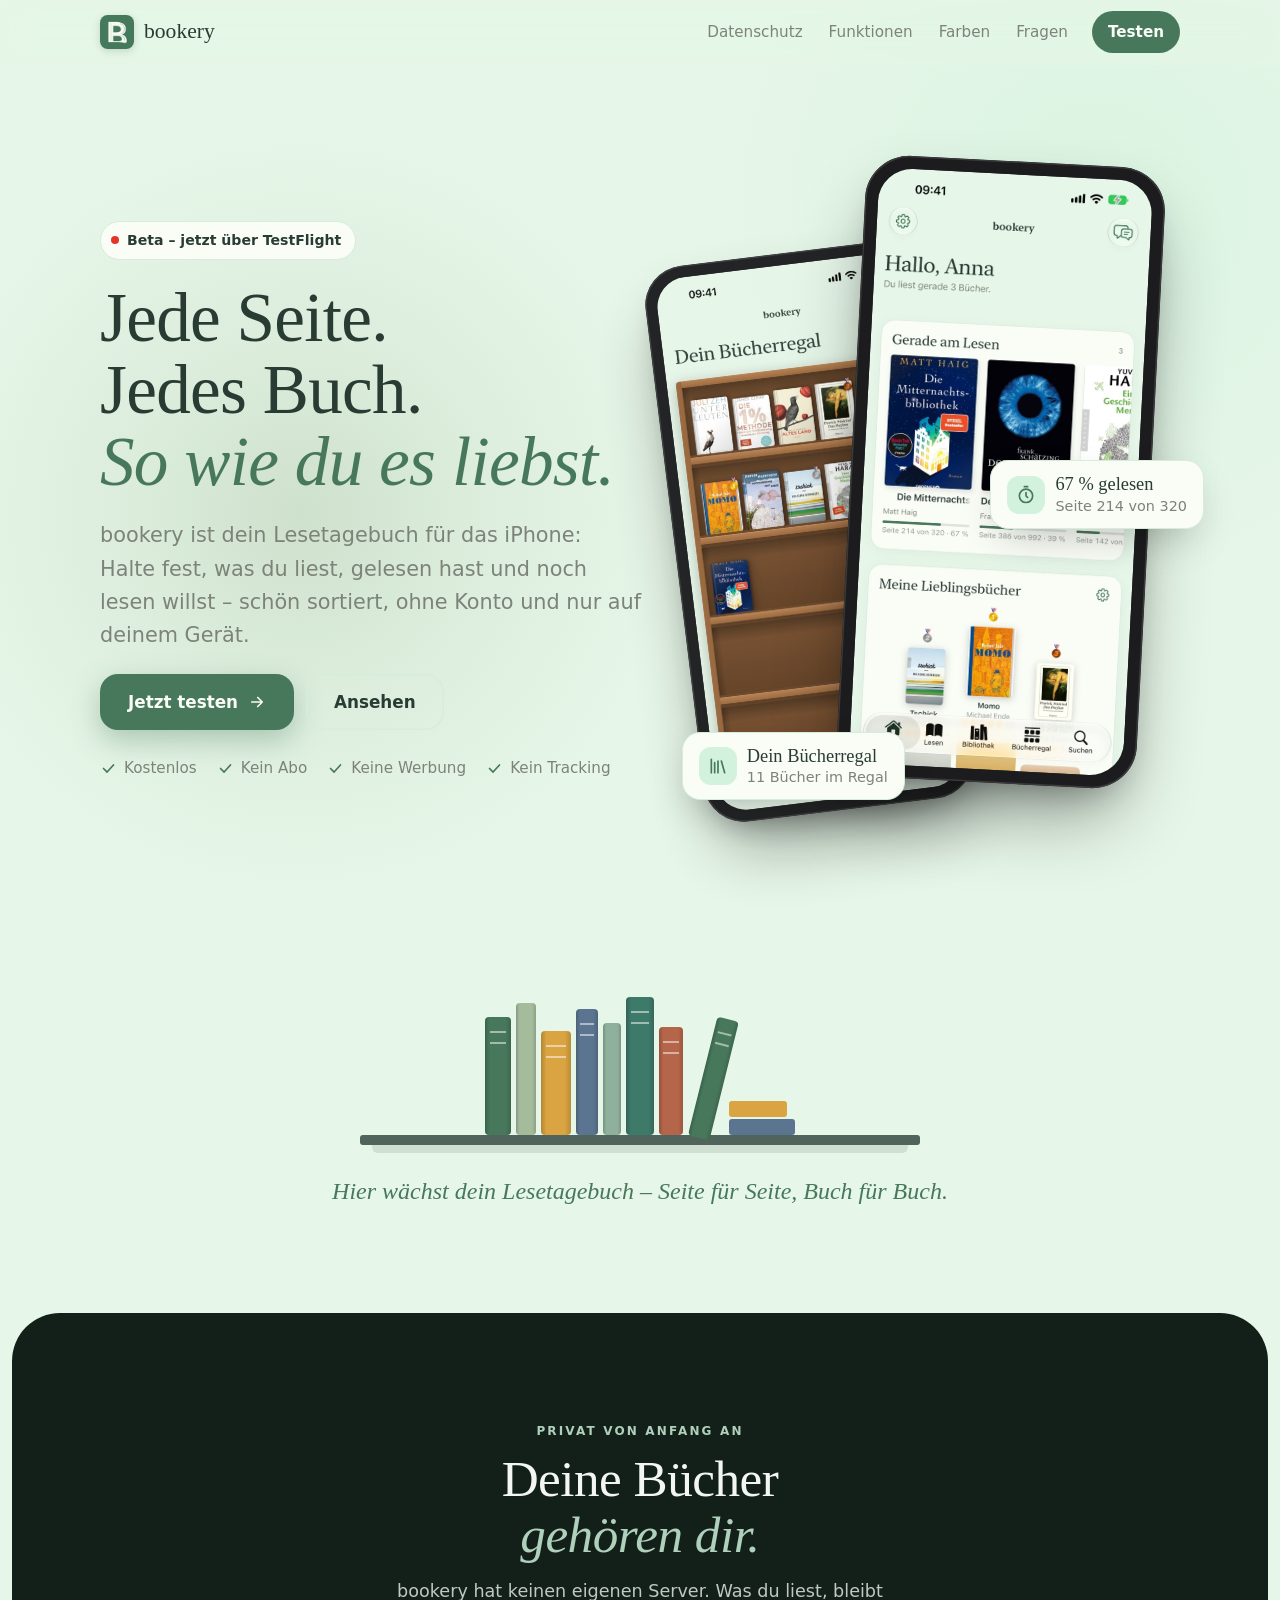
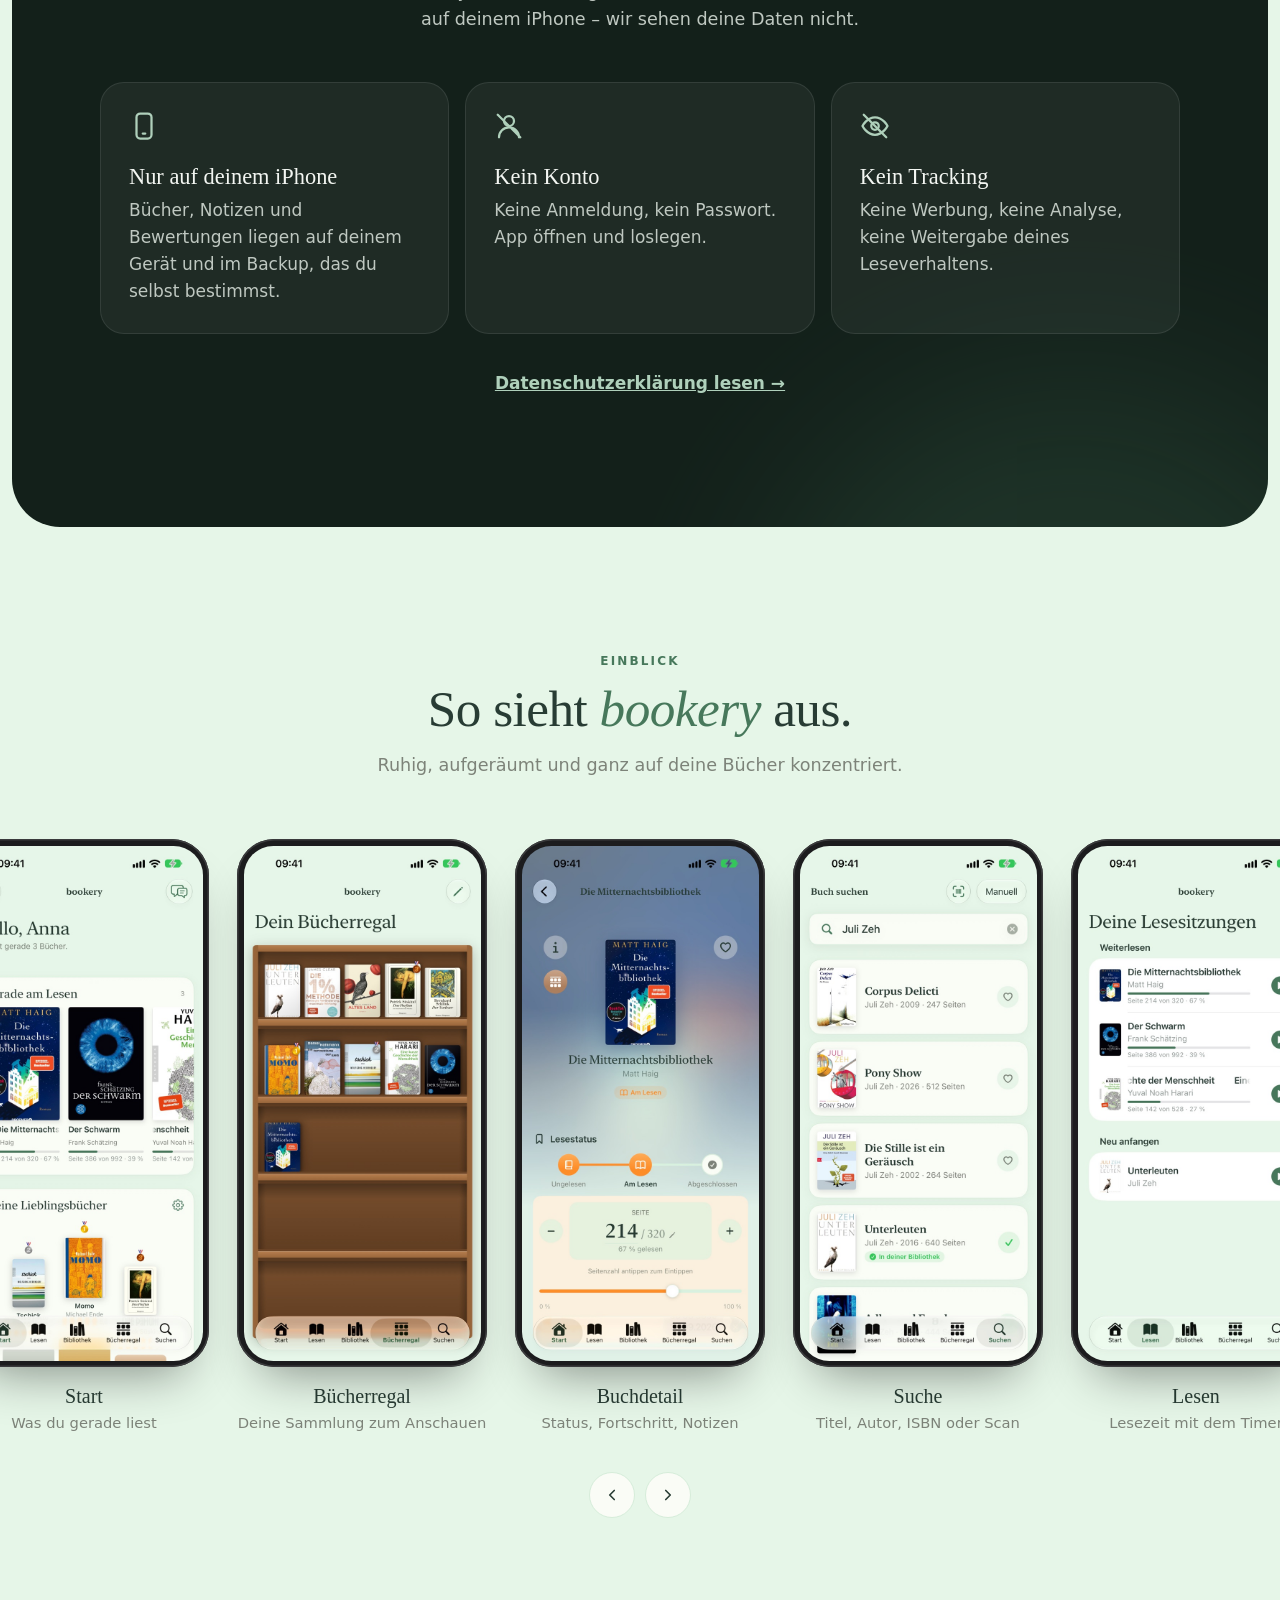
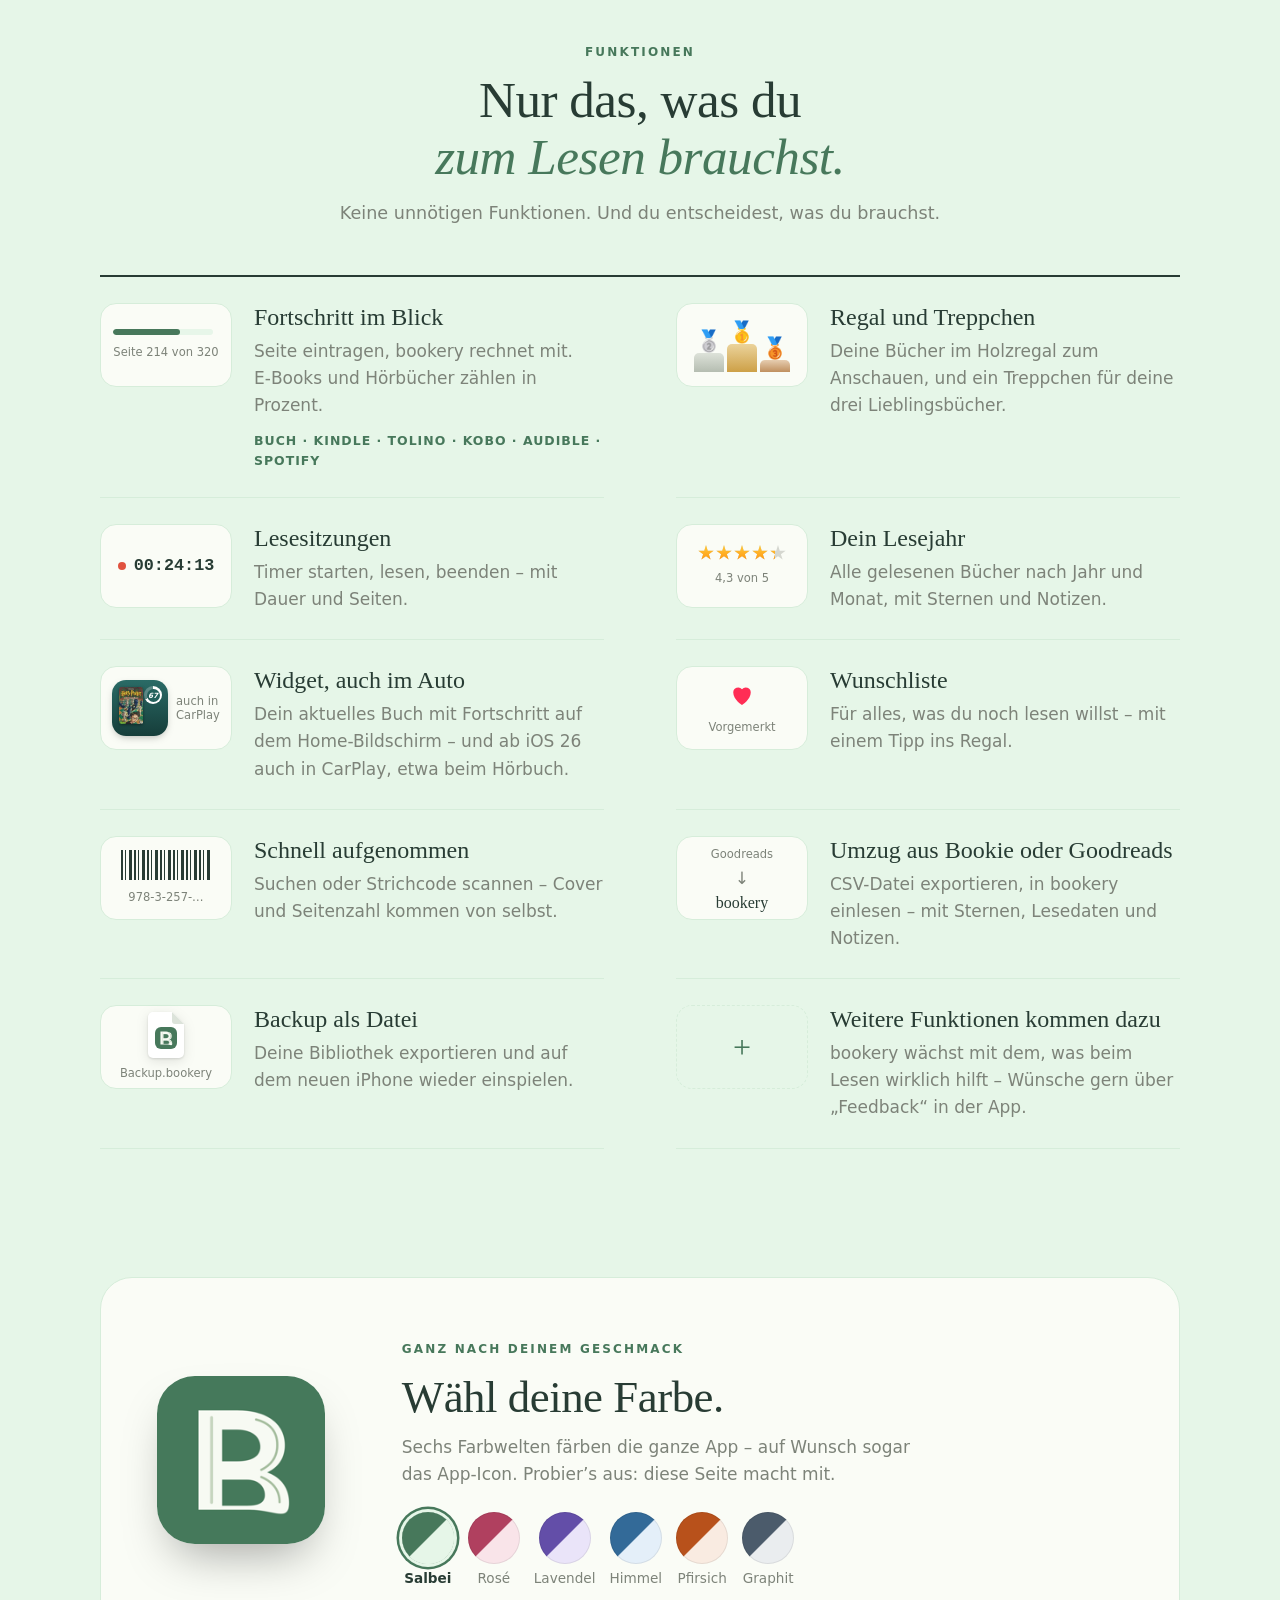
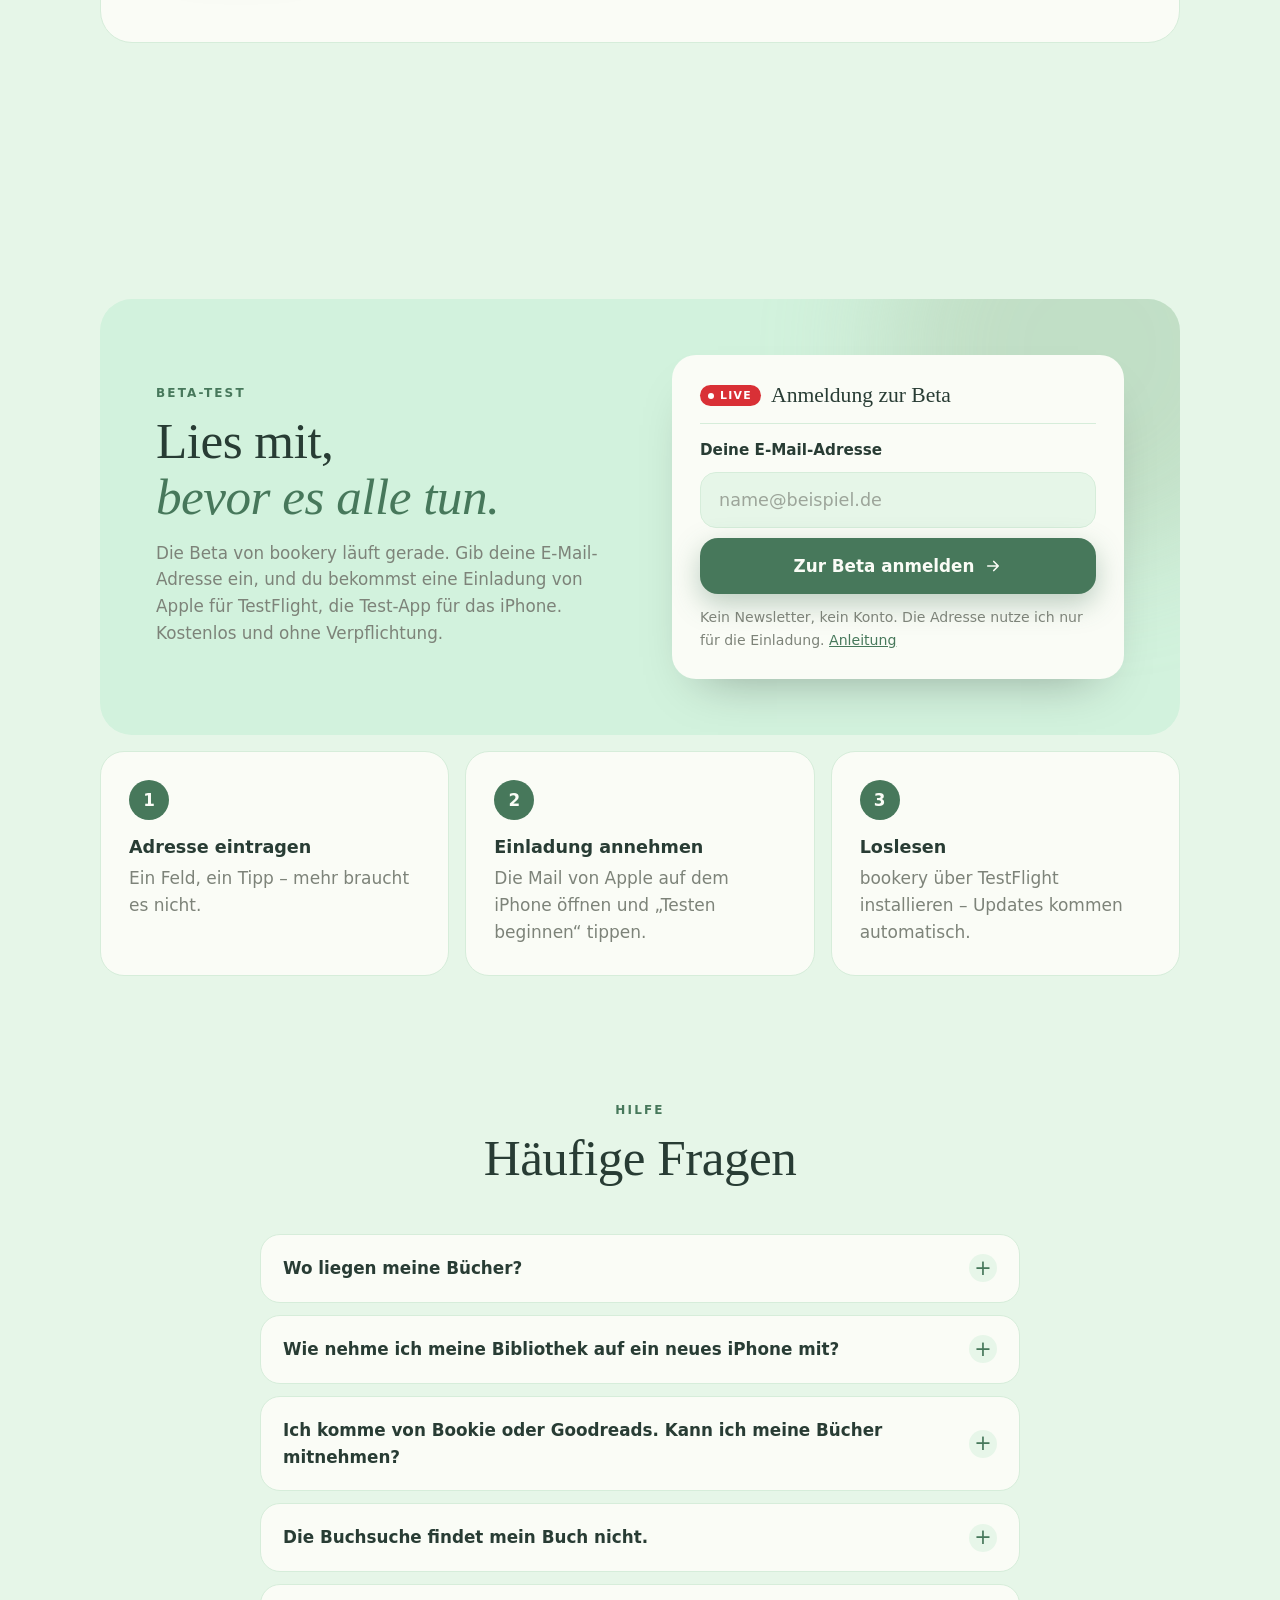
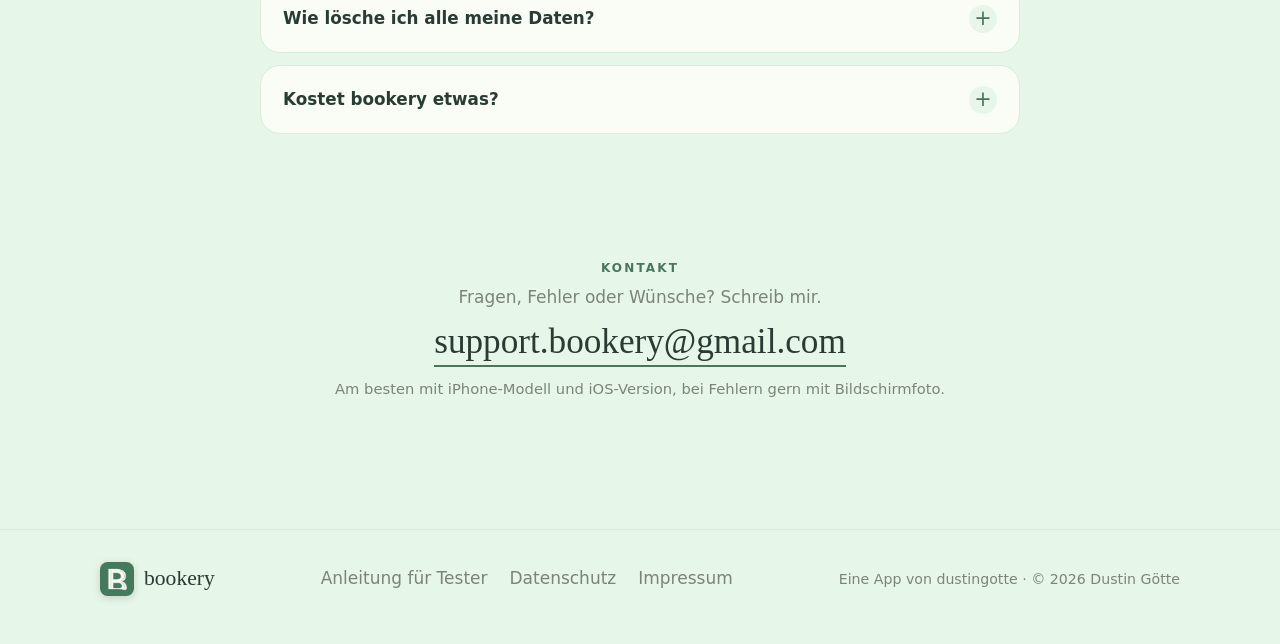
==== index.html @ 816f7507 "Funktionen auf dem Handy nur als Bild-Kacheln, Titel nur für Screenreader Co-Authored-By: Claude Opu" ====
<!doctype html>
<html lang="de">
<head>
<meta charset="utf-8">
<meta name="viewport" content="width=device-width, initial-scale=1, viewport-fit=cover">
<title>bookery – Lesetagebuch für das iPhone</title>
<meta name="description" content="bookery – deine Bibliothek und dein Lesetagebuch für das iPhone. Privat, ohne Konto, ohne Werbung, ohne Tracking. Jetzt testen.">
<meta name="theme-color" content="#E6F6E8" media="(prefers-color-scheme: light)">
<meta name="theme-color" content="#16241B" media="(prefers-color-scheme: dark)">
<meta property="og:title" content="bookery – Dein Lesetagebuch für das iPhone">
<meta property="og:description" content="Halte fest, was du liest – schön sortiert und ganz privat. Ohne Konto, ohne Werbung, ohne Tracking.">
<meta property="og:image" content="https://bookery.dustingotte.de/shots/1-start.jpg">
<link rel="icon" href="logo.png" type="image/png">
<link rel="apple-touch-icon" href="apple-touch-icon.png">
<script>document.documentElement.classList.add('js')</script>
<style>
/* ---------- Farben: Salbei aus der App, andere Farbwelten setzt das Skript ---------- */
:root {
  --paper:#E6F6E8; --card:#FAFCF6; --border:#D6EDDA; --chip:#E7F6E9; --ink:#283C34; --muted:#7D8379;
  --accent:#47785B; --soft:#A4BC9C; --accent-card:#D2F2DD; --on-accent:#FAFCF6;
  --serif: ui-serif, "New York", "Iowan Old Style", Georgia, serif;
  --sans: system-ui, -apple-system, "Helvetica Neue", "Segoe UI", sans-serif;
  --radius: 24px; color-scheme: light;
}
@media (prefers-color-scheme: dark) { :root {
  --paper:#16241B; --card:#26382D; --border:#3D5744; --chip:#314434; --ink:#FAFBFA; --muted:#BFC4BD;
  --accent:#AFD0BB; --soft:#799D72; --accent-card:#223E2A; --on-accent:#16241B; color-scheme: dark } }

* { box-sizing: border-box; }
html { -webkit-text-size-adjust: 100%; scroll-behavior: smooth; scroll-padding-top: 80px; }
body { margin: 0; background: var(--paper); color: var(--ink); font: 17px/1.6 var(--sans); overflow-x: hidden;
  transition: background-color .5s ease, color .5s ease; }
img { max-width: 100%; display: block; }
/* Nichts darf seitlich überstehen (Telefone, Farbkreise), sonst lässt Safari auf dem iPhone rauszoomen. clip hält die Kopfzeile klebend. */
html, body { overflow-x: clip; }
main { overflow-x: clip; }
html { touch-action: manipulation; }
a { color: var(--accent); }
:focus-visible { outline: 2px solid var(--accent); outline-offset: 3px; border-radius: 8px; }
.wrap { max-width: 1120px; margin: 0 auto; padding: 0 20px; }
h1, h2 { font-family: var(--serif); font-weight: 400; letter-spacing: -.01em; margin: 0; }
h2 { font-size: clamp(2rem, 5vw, 3.2rem); line-height: 1.1; }
h2 em, h1 em { font-style: italic; color: var(--accent); }
.eyebrow { display: inline-flex; align-items: center; gap: 8px; font: 600 12px/1 var(--sans); letter-spacing: .18em;
  text-transform: uppercase; color: var(--accent); }
.section { padding: clamp(72px, 12vw, 128px) 0; }
.section-head { max-width: 640px; margin: 0 auto 48px; text-align: center; display: grid; gap: 14px; justify-items: center; }
.section-head p { margin: 0; color: var(--muted); font-size: 1.1rem; text-wrap: balance; }

/* ---------- Kopfzeile ---------- */
.nav { position: sticky; top: 0; z-index: 20; backdrop-filter: saturate(1.6) blur(16px); -webkit-backdrop-filter: saturate(1.6) blur(16px);
  background: color-mix(in srgb, var(--paper) 72%, transparent); border-bottom: 1px solid transparent; transition: border-color .3s, background-color .5s; }
.nav.scrolled { border-bottom-color: var(--border); }
.nav .wrap { display: flex; align-items: center; gap: 24px; height: 64px; }
.brand { display: flex; align-items: center; gap: 10px; text-decoration: none; color: var(--ink); font: 400 1.35rem/1 var(--serif); margin-right: auto; }
.brand img { width: 34px; height: 34px; border-radius: 22.5%; box-shadow: 0 2px 8px rgb(0 0 0 / .15); }
.nav-links { display: flex; gap: 26px; }
.nav-links a { color: var(--muted); text-decoration: none; font-weight: 500; font-size: .95rem; }
.nav-links a:hover { color: var(--ink); }
.pill { display: inline-flex; align-items: center; gap: 6px; padding: 9px 16px; border-radius: 999px; background: var(--accent);
  color: var(--on-accent); text-decoration: none; font-weight: 600; font-size: .95rem; transition: transform .15s; }
.pill:hover { transform: translateY(-1px); }
@media (max-width: 720px) { .nav-links { display: none; } }

/* ---------- Hero ---------- */
.hero { position: relative; padding: clamp(40px, 8vw, 96px) 0 clamp(64px, 10vw, 120px); isolation: isolate; }
/* Weiche Lichtflecken als Verlauf statt filter: blur – Safari schneidet große Blur-Flächen sonst als helles Rechteck ab */
.hero::before, .hero::after { content: ""; position: absolute; z-index: -1; pointer-events: none; }
.hero::before { width: 760px; height: 760px; top: -240px; right: -200px; opacity: .55;
  background: radial-gradient(closest-side, var(--accent-card), transparent); }
/* Runder Schein hinter dem Text, wie auf smarthome.dustingotte.de. */
.hero::after { width: 760px; height: 760px; top: 50%; left: -80px; transform: translateY(-50%); border-radius: 50%;
  background: radial-gradient(closest-side, color-mix(in srgb, var(--soft) 36%, transparent), color-mix(in srgb, var(--soft) 14%, transparent) 50%, transparent); }
.hero .wrap { display: grid; grid-template-columns: 1.05fr .95fr; gap: 48px; align-items: center; }
.hero-text { display: grid; gap: 22px; justify-items: start; }
.badge { display: inline-flex; align-items: center; gap: 8px; padding: 7px 14px 7px 10px; border-radius: 999px;
  background: var(--card); border: 1px solid var(--border); font-size: .88rem; font-weight: 600; color: var(--ink); }
/* Immer rot, unabhängig von der Farbwelt: soll ins Auge stechen. */
.badge i { width: 8px; height: 8px; border-radius: 50%; background: #e5342b; box-shadow: 0 0 0 0 #e5342b; animation: ping 2s infinite; }
@keyframes ping { 0% { box-shadow: 0 0 0 0 rgb(229 52 43 / .6); } 80%, 100% { box-shadow: 0 0 0 9px transparent; } }
.hero h1 { font-size: clamp(2.6rem, 5.4vw, 4.5rem); line-height: 1.04; }
@media (max-width: 900px) { .hero h1 { font-size: clamp(2.5rem, 10.5vw, 4.2rem); } }
.hero .sub { margin: 0; font-size: clamp(1.1rem, 2vw, 1.3rem); color: var(--muted); max-width: 30em; text-wrap: pretty; }
.actions { display: flex; flex-wrap: wrap; gap: 12px; }
.button { display: inline-flex; align-items: center; justify-content: center; gap: 10px; min-height: 56px; padding: 0 28px;
  border-radius: 18px; background: var(--accent); color: var(--on-accent); font: 600 1.05rem/1 var(--sans); text-decoration: none;
  box-shadow: 0 10px 28px color-mix(in srgb, var(--accent) 35%, transparent); transition: transform .18s ease, box-shadow .18s ease; }
.button:hover { transform: translateY(-2px); box-shadow: 0 14px 34px color-mix(in srgb, var(--accent) 42%, transparent); }
.button:active { transform: scale(.98); }
.button svg { width: 18px; height: 18px; transition: transform .18s; }
.button:hover svg { transform: translateX(3px); }
.button.ghost { background: transparent; color: var(--ink); box-shadow: inset 0 0 0 1.5px var(--border); }
.button.ghost:hover { box-shadow: inset 0 0 0 1.5px var(--accent); }
.ticks { display: flex; flex-wrap: wrap; gap: 8px 20px; padding: 0; margin: 4px 0 0; list-style: none; color: var(--muted); font-size: .95rem; }
.ticks li { display: flex; align-items: center; gap: 7px; }
.ticks svg { width: 17px; height: 17px; color: var(--accent); }

/* Telefone */
.phones { position: relative; height: clamp(520px, 62vw, 680px); }
.phone { position: absolute; width: clamp(220px, 26vw, 300px); padding: 2.6%; border-radius: 15% / 7%;
  background: #1c1c1e; box-shadow: 0 0 0 1.5px #3a3a3c inset, 0 40px 80px -20px rgb(0 0 0 / .45), 0 18px 36px -18px rgb(0 0 0 / .35); }
/* Bild bestimmt die Höhe: so wird der Screenshot nie beschnitten oder vergrößert. */
.phone img { width: 100%; height: auto; aspect-ratio: 660 / 1434; border-radius: 12.4% / 5.7%; }
.phone.front { --fx: -28%; left: 50%; top: 0; transform: translateX(var(--fx)) rotate(3deg); z-index: 2; animation: float 7s ease-in-out infinite; }
.phone.back { --bx: -92%; left: 50%; top: 60px; transform: translateX(var(--bx)) rotate(-7deg) scale(.9); opacity: .96; animation: float2 8s ease-in-out infinite; }
@keyframes float { 50% { transform: translateX(var(--fx)) rotate(3deg) translateY(-14px); } }
@keyframes float2 { 50% { transform: translateX(var(--bx)) rotate(-7deg) scale(.9) translateY(10px); } }
.sticker { position: absolute; z-index: 3; display: flex; align-items: center; gap: 10px; padding: 12px 16px; border-radius: 18px;
  background: var(--card); border: 1px solid var(--border); box-shadow: 0 16px 40px -12px rgb(0 0 0 / .25); font-size: .9rem; line-height: 1.3; }
.sticker b { display: block; font-family: var(--serif); font-weight: 400; font-size: 1.15rem; }
.sticker span { color: var(--muted); }
.sticker .dot { width: 38px; height: 38px; border-radius: 12px; display: grid; place-items: center; background: var(--accent-card); color: var(--accent); flex: none; }
.sticker .dot svg { width: 20px; height: 20px; }
.sticker.one { right: -24px; top: 44%; animation: float3 6s ease-in-out infinite; }
.sticker.two { left: -8px; bottom: 6%; animation: float3 7s ease-in-out -2s infinite; }
@keyframes float3 { 50% { transform: translateY(-10px); } }

@media (max-width: 900px) {
  .hero .wrap { grid-template-columns: 1fr; text-align: center; }
  .hero-text { justify-items: center; }
  .actions, .ticks { justify-content: center; }
  .phones { height: 560px; max-width: 420px; width: 100%; margin: 0 auto; }
  .phone { width: 240px; }
  .sticker.one { right: -4px; } .sticker.two { left: -4px; }
}

/* ---------- Regal, das sich füllt ---------- */
.shelf-band { padding: 24px 0 0; text-align: center; }
.shelf { display: inline-flex; flex-direction: column; width: min(560px, 100%); }
.spines { display: flex; align-items: flex-end; justify-content: center; gap: 5px; height: 150px; padding: 0 24px; }
.spine { width: var(--w); height: var(--h); border-radius: 4px; background: linear-gradient(90deg, color-mix(in srgb, var(--c) 82%, #000) 0, var(--c) 18%, var(--c) 80%, color-mix(in srgb, var(--c) 85%, #000));
  position: relative; transform-origin: bottom left; }
.spine::before { content: ""; position: absolute; left: 18%; right: 18%; top: 14px; height: 9px; border-top: 2.5px solid rgb(255 255 255 / .5); border-bottom: 2.5px solid rgb(255 255 255 / .5); }
.spine.plain::before { display: none; }
.spine.tilt { transform: rotate(var(--tilt, 0deg)); }
.stack { display: flex; flex-direction: column; gap: 2px; margin-left: 14px; align-self: flex-end; }
.stack span { height: 16px; border-radius: 3px; background: var(--c); }
.board { height: 10px; border-radius: 3px; background: color-mix(in srgb, var(--ink) 78%, transparent); }
.board-shadow { height: 8px; margin: 0 12px; border-radius: 0 0 6px 6px; background: color-mix(in srgb, var(--ink) 12%, transparent); }
.js .shelf .spine, .js .shelf .stack { opacity: 0; transform: translateY(-46px); }
.js .shelf .spine.tilt { transform: translateY(-46px) rotate(0); }
.shelf.filled .spine, .shelf.filled .stack { opacity: 1; transform: none; transition: transform .6s cubic-bezier(.3,1.5,.5,1) calc(var(--i) * 70ms), opacity .3s ease calc(var(--i) * 70ms); }
.shelf.filled .spine.tilt { transform: rotate(var(--tilt)); }
.shelf-caption { margin: 22px 0 0; font: italic clamp(1.2rem, 2.6vw, 1.5rem)/1.4 var(--serif); color: var(--accent); }

/* ---------- Galerie ---------- */
.gallery { display: flex; gap: 28px; overflow-x: auto; scroll-snap-type: x mandatory; padding: 12px max(20px, calc((100vw - 1120px) / 2 + 20px)) 36px;
  scrollbar-width: none; -webkit-overflow-scrolling: touch; }
.gallery::-webkit-scrollbar { display: none; }
/* Solange die Galerie von selbst wandert, kein Einrasten -- sonst springt sie bei jedem Schritt zurück. */
.gallery.wandert { scroll-snap-type: none; }
.shot { flex: none; width: clamp(210px, 22vw, 250px); scroll-snap-align: center; display: grid; align-content: start; gap: 16px; margin: 0; }
.shot .phone { position: relative; width: 100%; box-shadow: 0 0 0 1.5px #3a3a3c inset, 0 28px 50px -24px rgb(0 0 0 / .45); transition: transform .3s ease; }
.shot:hover .phone { transform: translateY(-6px); }
.shot figcaption { text-align: center; }
.shot figcaption b { display: block; font: 400 1.25rem/1.3 var(--serif); }
.shot figcaption span { color: var(--muted); font-size: .92rem; }
.gallery-nav { display: flex; justify-content: center; gap: 10px; }
.gallery-nav button { width: 46px; height: 46px; border-radius: 50%; border: 1.5px solid var(--border); background: var(--card); color: var(--ink);
  cursor: pointer; display: grid; place-items: center; transition: border-color .2s; }
.gallery-nav button:hover { border-color: var(--accent); }
.gallery-nav svg { width: 18px; height: 18px; }

/* ---------- Funktionen ---------- */
/* Funktionen: jede mit einer kleinen Ansicht aus der App statt eines Symbols -- man sieht,
   was gemeint ist, bevor man liest. */
.contents { list-style: none; margin: 0; padding: 0; display: grid; grid-template-columns: 1fr 1fr;
  column-gap: clamp(32px, 6vw, 72px); border-top: 2px solid var(--ink); }
.contents li { display: grid; grid-template-columns: 132px 1fr; gap: 22px; align-items: start; padding: 26px 0; border-bottom: 1px solid var(--border); }
.contents h3 { margin: 0; font: 400 clamp(1.3rem, 2.2vw, 1.5rem)/1.2 var(--serif); }
.contents p { margin: 6px 0 0; color: var(--muted); max-width: 34em; }
.contents .formats { display: block; margin-top: 12px; font-size: .78rem; font-weight: 600; letter-spacing: .08em; text-transform: uppercase; color: var(--accent); }
.mini { height: 84px; border-radius: 16px; background: var(--card); border: 1px solid var(--border); display: grid; place-content: center;
  justify-items: center; gap: 8px; padding: 0 14px; color: var(--accent); }
.mini small { font-size: .72rem; color: var(--muted); white-space: nowrap; }
.mini-prog { justify-items: stretch; width: 100%; }
.mini-prog .bar { display: block; width: 100px; height: 6px; border-radius: 3px; background: var(--chip); overflow: hidden; }
.mini-prog .bar i { display: block; width: 67%; height: 100%; background: var(--accent); border-radius: 3px; }
/* Treppchen wie in der App (FavoriteBooksView): Medaille über gestuftem Sockel,
   gedämpftes Gold, Salbeisilber und Ton als Verlauf. */
.mini-podest { grid-auto-flow: column; align-items: end; gap: 3px; padding-top: 4px; }
.mini-podest span { display: grid; justify-items: center; gap: 2px; }
.mini-podest b { font-size: 1.3rem; line-height: 1; }
.mini-podest i { width: 30px; border-radius: 5px 5px 0 0; }
.mini-podest .p1 i { height: 28px; background: linear-gradient(#EBD39B, #CDA047); }
.mini-podest .p2 i { height: 19px; background: linear-gradient(#DDE2D9, #B5BDB1); }
.mini-podest .p3 i { height: 12px; background: linear-gradient(#E6CDB0, #C0905F); }
@media (prefers-color-scheme: dark) {
  .mini-podest .p1 i { background: linear-gradient(#B8944A, #8F7232); }
  .mini-podest .p2 i { background: linear-gradient(#8C9688, #667063); }
  .mini-podest .p3 i { background: linear-gradient(#A67E58, #7D5C3E); }
}
.mini-timer { grid-auto-flow: column; align-items: center; gap: 8px; font: 600 1.05rem/1 var(--mono, ui-monospace, Menlo, monospace); color: var(--ink); font-variant-numeric: tabular-nums; }
.mini-timer .dot { width: 8px; height: 8px; border-radius: 50%; background: #E0523F; animation: tick 1.6s ease-in-out infinite; }
@keyframes tick { 50% { opacity: .25; } }
/* Sterne wie in der App (RatingView): warmer Verlauf, angeschnittener letzter Stern. */
.mini-sterne .stars { display: flex; gap: 2px; }
.mini-sterne .stars i { position: relative; width: 16px; height: 16px; background: color-mix(in srgb, var(--muted) 30%, transparent);
  clip-path: polygon(50% 0, 61% 35%, 98% 35%, 68% 57%, 79% 91%, 50% 70%, 21% 91%, 32% 57%, 2% 35%, 39% 35%); }
.mini-sterne .stars i::after { content: ""; position: absolute; inset: 0; width: calc(var(--f) * 100%);
  background: linear-gradient(#FFCC3D, #FF940F); }
/* Herz in der Farbe der Wunschliste in der App (Systempink). */
/* Kleines Widget wie in der App: Buchfarbe als Fläche, Cover links, Fortschrittsring rechts. */
.mini-widget { grid-auto-flow: column; align-items: center; gap: 8px; padding: 0 10px; }
.mini-widget small { white-space: normal; line-height: 1.25; text-align: left; }
.mini-widget .w { position: relative; width: 56px; height: 56px; border-radius: 14px; background: linear-gradient(#2A6B66, #163D3A);
  box-shadow: 0 3px 8px -3px rgb(0 0 0 / .35); }
.mini-widget .cover { position: absolute; left: 7px; top: 7px; width: 24px; height: 37px; border-radius: 2px; object-fit: cover; box-shadow: 0 1px 3px rgb(0 0 0 / .4); }
.mini-widget .ring { position: absolute; right: 6px; top: 6px; width: 18px; height: 18px; border-radius: 50%; display: grid; place-items: center;
  background: conic-gradient(#fff 67%, rgb(255 255 255 / .25) 0); }
.mini-widget .ring::before { content: ""; position: absolute; inset: 2.5px; border-radius: 50%; background: #23605B; }
.mini-widget .ring b { position: relative; font-size: .45rem; color: #fff; }
.mini-more { border-style: dashed; background: transparent; }
.mini-more span { font: 300 2rem/1 var(--serif); color: var(--accent); }
.mini-wunsch svg { width: 30px; height: 30px; fill: #FF2D55; }
@media (prefers-color-scheme: dark) { .mini-more { border-style: dashed; background: transparent; }
.mini-more span { font: 300 2rem/1 var(--serif); color: var(--accent); }
.mini-wunsch svg { fill: #FF375F; } }
.mini-scan .code { width: 90px; height: 30px; background: repeating-linear-gradient(90deg, var(--ink) 0 2px, transparent 2px 4px, var(--ink) 4px 5px, transparent 5px 8px, var(--ink) 8px 11px, transparent 11px 13px); }
.mini-umzug { gap: 2px; }
.mini-umzug span { color: var(--muted); }
.mini-umzug b { font: 400 1rem/1 var(--serif); color: var(--ink); }
/* Backup-Datei wie in der Dateien-App: Blatt mit Eselsohr, bookery-Logo darauf, echte Endung. */
.mini-backup { gap: 6px; }
.mini-backup .docwrap { filter: drop-shadow(0 1px 1px rgb(0 0 0 / .12)) drop-shadow(0 3px 6px rgb(0 0 0 / .1)); }
.mini-backup .doc { position: relative; width: 36px; height: 46px; display: grid; place-items: center; background: #FFFFFF;
  border-radius: 5px; clip-path: polygon(0 0, 66% 0, 100% 26%, 100% 100%, 0 100%); }
.mini-backup .doc::after { content: ""; position: absolute; top: 0; right: 0; width: 12px; height: 12px; background: #DCE3DA; border-bottom-left-radius: 3px; }
.mini-backup .doc img { width: 22px; height: 22px; border-radius: 6px; margin-top: 6px; }
@media (prefers-color-scheme: dark) { .mini-backup .doc { background: #3A4D40; } .mini-backup .doc::after { background: #56705D; } }
@media (max-width: 760px) { .contents { grid-template-columns: 1fr; } }
/* Handy: nur die Ansichten als Kacheln -- Titel bleiben für Screenreader, Beschreibungen fallen weg. */
@media (max-width: 600px) {
  .contents { grid-template-columns: 1fr 1fr; gap: 10px; border-top: 0; }
  .contents li { display: block; padding: 0; border: 0; }
  .contents li > div:not(.mini) { position: absolute; width: 1px; height: 1px; overflow: hidden; clip-path: inset(50%); white-space: nowrap; }
  .contents .mini { height: 96px; border-radius: 18px; }
  .contents .mini-prog .bar { background: var(--border); }
}
@media (max-width: 420px) { .mini { padding: 0 8px; } .mini-prog .bar { width: 80px; } .mini-scan .code { width: 72px; } .mini small { font-size: .64rem; } .mini-timer { font-size: .88rem; gap: 6px; }
  .mini-widget { gap: 6px; padding: 0 6px; } .mini-widget .w { width: 46px; height: 46px; border-radius: 12px; }
  .mini-widget .cover { left: 6px; top: 6px; width: 20px; height: 31px; } .mini-widget .ring { right: 5px; top: 5px; width: 15px; height: 15px; } .mini-widget .ring b { font-size: .38rem; } }

/* ---------- Farbwelten ---------- */
.themes { display: grid; grid-template-columns: auto 1fr; gap: clamp(32px, 6vw, 80px); align-items: center; background: var(--card);
  border: 1px solid var(--border); border-radius: 32px; padding: clamp(28px, 5vw, 56px); transition: background-color .5s, border-color .5s; }
.themes .icon-big { width: clamp(120px, 16vw, 168px); height: auto; aspect-ratio: 1; border-radius: 22.5%; box-shadow: 0 24px 48px -16px rgb(0 0 0 / .35);
  transition: transform .5s cubic-bezier(.3,1.4,.5,1); }
.themes .icon-big.pop { transform: scale(.88) rotate(-6deg); }
.themes h2 { font-size: clamp(1.9rem, 4.4vw, 2.8rem); }
.themes p { color: var(--muted); margin: 12px 0 24px; max-width: 30em; }
.swatches { display: flex; flex-wrap: wrap; gap: 14px; }
.swatch { appearance: none; border: 0; padding: 0; background: none; cursor: pointer; display: grid; justify-items: center; gap: 8px; color: var(--muted); font: 500 .85rem/1 var(--sans); }
.swatch i { width: 52px; height: 52px; border-radius: 50%; background: linear-gradient(135deg, var(--a) 49%, var(--p) 51%);
  box-shadow: 0 0 0 1px rgb(0 0 0 / .08) inset; transition: transform .2s, box-shadow .2s; }
.swatch:hover i { transform: scale(1.08); }
.swatch[aria-pressed="true"] { color: var(--ink); font-weight: 700; }
.swatch[aria-pressed="true"] i { box-shadow: 0 0 0 3px var(--paper), 0 0 0 5.5px var(--accent); }
@media (max-width: 720px) { .themes { grid-template-columns: 1fr; text-align: center; justify-items: center; } .swatches { justify-content: center; } }

/* ---------- Datenschutz ---------- */
.privacy { background: #13201A; color: #F3F6F2; border-radius: clamp(28px, 4vw, 48px); margin: 0 12px; padding: clamp(64px, 10vw, 112px) 0; position: relative; overflow: hidden; isolation: isolate; }
.privacy::before { content: ""; position: absolute; inset: auto -10% -60% auto; width: 640px; height: 640px; border-radius: 50%; background: var(--accent); opacity: .22; filter: blur(90px); z-index: -1; }
.privacy.privacy-top { margin-top: clamp(56px, 9vw, 104px); }
.privacy .eyebrow { color: #AFD0BB; }
.privacy h2 em { color: #AFD0BB; }
.privacy .section-head p { color: #BFC8C1; }
.pillars { display: grid; grid-template-columns: repeat(3, 1fr); gap: 16px; }
.pillar { padding: 28px; border-radius: var(--radius); background: rgb(255 255 255 / .05); border: 1px solid rgb(255 255 255 / .09); }
.pillar svg { width: 30px; height: 30px; color: #AFD0BB; margin-bottom: 14px; }
.pillar h3 { margin: 0 0 6px; font: 400 1.4rem/1.25 var(--serif); }
.pillar p { margin: 0; color: #BFC8C1; }
.privacy .more { text-align: center; margin-top: 36px; }
.privacy .more a { color: #AFD0BB; font-weight: 600; }
@media (max-width: 820px) { .pillars { grid-template-columns: 1fr; } }

/* ---------- Testen ---------- */
.steps { display: grid; grid-template-columns: repeat(3, 1fr); gap: 16px; counter-reset: step; margin-bottom: 40px; }
.steps { margin-bottom: 0; }
.step { background: var(--card); border: 1px solid var(--border); border-radius: var(--radius); padding: 28px; position: relative; }
.step::before { counter-increment: step; content: counter(step); display: grid; place-items: center; width: 40px; height: 40px; border-radius: 50%;
  background: var(--accent); color: var(--on-accent); font: 600 1.05rem/1 var(--sans); margin-bottom: 16px; }
.step h3 { margin: 0 0 6px; font: 600 1.1rem/1.3 var(--sans); }
.step p { margin: 0; color: var(--muted); }
.center { text-align: center; }
@media (max-width: 820px) { .steps { grid-template-columns: 1fr; } }

/* ---------- Testen: Anmeldung ---------- */
.signup { display: grid; grid-template-columns: 1fr 1fr; gap: clamp(28px, 5vw, 64px); align-items: center; padding: clamp(28px, 5vw, 56px);
  border-radius: 32px; background: var(--accent-card); position: relative; overflow: hidden; isolation: isolate; margin-bottom: 16px; transition: background-color .5s; }
.signup::before { content: ""; position: absolute; z-index: -1; width: 420px; height: 420px; right: -120px; top: -160px; border-radius: 50%;
  background: var(--soft); opacity: .35; filter: blur(60px); }
.signup-text { display: grid; gap: 14px; }
.signup-text p { margin: 0; color: var(--muted); font-size: 1.05rem; text-wrap: pretty; }
.signup-form { display: grid; gap: 10px; background: var(--card); border-radius: 24px; padding: clamp(20px, 3vw, 28px);
  box-shadow: 0 24px 50px -28px rgb(0 0 0 / .35); transition: background-color .5s; }
.signup-form label { font-weight: 600; font-size: .95rem; }
.form-head { display: flex; align-items: center; gap: 10px; padding-bottom: 14px; margin-bottom: 4px; border-bottom: 1px solid var(--border); }
.form-head h3 { margin: 0; font: 400 1.35rem/1.2 var(--serif); }
/* Immer rot wie das Hero-Badge: zeigt, dass die Anmeldung gerade offen ist */
.live-tag { display: inline-flex; align-items: center; gap: 6px; padding: 4px 9px 4px 8px; border-radius: 999px; background: #D93036; color: #fff;
  font: 700 .68rem/1.2 var(--sans); letter-spacing: .12em; text-transform: uppercase; }
.live-tag i { width: 6px; height: 6px; border-radius: 50%; background: #fff; animation: ping-white 2s infinite; }
@keyframes ping-white { 0% { box-shadow: 0 0 0 0 rgb(255 255 255 / .7); } 80%, 100% { box-shadow: 0 0 0 6px transparent; } }
.field { display: grid; gap: 10px; }
.field input { width: 100%; min-height: 56px; padding: 0 18px; border-radius: 16px; border: 1.5px solid var(--border); background: var(--paper);
  color: var(--ink); font: 400 1.1rem/1 var(--sans); transition: border-color .2s, box-shadow .2s; }
.field input::placeholder { color: color-mix(in srgb, var(--muted) 70%, transparent); }
.field input:focus { outline: none; border-color: var(--accent); box-shadow: 0 0 0 4px color-mix(in srgb, var(--accent) 18%, transparent); }
.field input[aria-invalid="true"] { border-color: #C2453A; }
.field .button { width: 100%; border: 0; cursor: pointer; }
.field .button[disabled] { opacity: .7; cursor: progress; transform: none; }
.signup-form .note { margin: 2px 0 0; color: var(--muted); font-size: .88rem; }
.signup-form .note.error { color: #C2453A; }
@media (prefers-color-scheme: dark) { .field input[aria-invalid="true"] { border-color: #F08A80; } .signup-form .note.error { color: #F08A80; } }
.hp { position: absolute; left: -9999px; width: 1px; height: 1px; opacity: 0; }
.done { display: grid; justify-items: start; }
.done[hidden] { display: none; }
.signup-form.sent > :not(.done) { display: none; }
@media (max-width: 820px) { .signup { grid-template-columns: 1fr; } }
@media (max-width: 560px) { .signup { padding: 26px 18px 18px; border-radius: 28px; } .signup-text { padding: 0 6px; } }

/* ---------- Fragen ---------- */
.faq { max-width: 760px; margin: 0 auto; display: grid; gap: 12px; }
.faq details { background: var(--card); border: 1px solid var(--border); border-radius: 20px; padding: 0 22px; transition: border-color .2s, background-color .5s; }
.faq details[open] { border-color: var(--accent); }
.faq summary { list-style: none; cursor: pointer; padding: 20px 36px 20px 0; position: relative; font-weight: 600; font-size: 1.05rem; }
.faq summary::-webkit-details-marker { display: none; }
.faq summary::after { content: "+"; position: absolute; right: 0; top: 50%; transform: translateY(-50%); width: 28px; height: 28px; border-radius: 50%;
  display: grid; place-items: center; background: var(--chip); color: var(--accent); font: 500 1.3rem/1 var(--sans); transition: transform .25s; }
.faq details[open] summary::after { transform: translateY(-50%) rotate(45deg); }
.faq details p { margin: -6px 0 20px; color: var(--muted); }

/* ---------- Kontakt & Fuß ---------- */
.contact { text-align: center; display: grid; gap: 10px; justify-items: center; }
.contact p { margin: 0; color: var(--muted); }
.mail { font: 400 clamp(1.4rem, 4vw, 2.2rem)/1.2 var(--serif); color: var(--ink); text-decoration: none; word-break: break-word;
  background: linear-gradient(var(--accent), var(--accent)) 0 100% / 100% 2px no-repeat; padding-bottom: 4px; }
.mail:hover { color: var(--accent); }
footer { border-top: 1px solid var(--border); padding: 32px 0 48px; }
footer .wrap { display: flex; flex-wrap: wrap; align-items: center; justify-content: space-between; gap: 16px; }
footer nav { display: flex; flex-wrap: wrap; gap: 6px 22px; }
footer nav a { color: var(--muted); text-decoration: none; font-weight: 500; }
footer nav a:hover { color: var(--ink); }
footer small { color: var(--muted); }

/* ---------- iPhone: alles eine Nummer kleiner, Telefone passen nebeneinander ---------- */
@media (max-width: 560px) {
  body { font-size: 16px; }
  .wrap { padding: 0 18px; }
  .section { padding: 64px 0; }
  .section-head { margin-bottom: 30px; gap: 10px; }
  .section-head p { font-size: 1rem; }
  h2 { font-size: clamp(1.75rem, 7.8vw, 2.2rem); }
  .nav .wrap { height: 56px; }
  .brand { font-size: 1.2rem; } .brand img { width: 30px; height: 30px; }
  .pill { padding: 8px 14px; font-size: .88rem; }

  .hero { padding: 28px 0 40px; }
  .hero .wrap { gap: 28px; }
  .hero-text { gap: 16px; }
  .badge { font-size: .8rem; padding: 6px 12px 6px 9px; }
  .hero h1 { font-size: clamp(2.1rem, 9.8vw, 2.6rem); }
  .hero .sub { font-size: 1rem; }
  .button { min-height: 50px; padding: 0 22px; border-radius: 15px; font-size: 1rem; }
  .ticks { font-size: .86rem; gap: 6px 14px; }
  .phones { height: calc(42vw * 2.173 + 40px); max-width: none; }
  .phone { width: 42vw; }
  .phone.front { --fx: -6%; }
  .phone.back { --bx: -94%; top: 34px; }
  .sticker { padding: 8px 11px; gap: 8px; border-radius: 14px; font-size: .74rem; }
  .sticker b { font-size: .95rem; }
  .sticker .dot { width: 30px; height: 30px; border-radius: 9px; }
  .sticker .dot svg { width: 16px; height: 16px; }
  .sticker.one { right: 0; top: 50%; } .sticker.two { left: 0; bottom: 4%; }

  .spines { height: 120px; transform: scale(.85); transform-origin: bottom center; }
  .shelf-caption { font-size: 1.1rem; padding: 0 18px; }
  .gallery { gap: 18px; padding-bottom: 24px; }
  .shot { width: 46vw; gap: 12px; }
  .shot figcaption b { font-size: 1.05rem; }
  .shot figcaption span { font-size: .82rem; }

  .formats span { font-size: .78rem; padding: 5px 10px; }

  .themes { padding: 26px 18px; border-radius: 24px; gap: 22px; }
  .themes .icon-big { width: 96px; border-radius: 22px; }
  .themes h2 { font-size: 1.75rem; }
  .themes p { font-size: .95rem; margin: 10px 0 18px; }
  .swatches { display: grid; grid-template-columns: repeat(3, 1fr); gap: 14px 8px; width: 100%; }
  .swatch { font-size: .8rem; }
  .swatch i { width: 44px; height: 44px; }

  .privacy { margin: 0 8px; border-radius: 28px; padding: 56px 0; }
  .pillar { padding: 20px; border-radius: 20px; }
  .pillar svg { width: 26px; height: 26px; margin-bottom: 10px; }
  .pillar h3 { font-size: 1.2rem; }
  .pillar p { font-size: .92rem; }
  .signup-text p { font-size: .98rem; }
  .field input { min-height: 50px; font-size: 1rem; }
  .step { padding: 20px; }
  .step::before { width: 34px; height: 34px; font-size: .95rem; margin-bottom: 12px; }
  .faq summary { font-size: .98rem; padding: 16px 34px 16px 0; }
  .faq details { padding: 0 18px; border-radius: 16px; }
  .faq details p { font-size: .94rem; }
  .mail { font-size: 1.35rem; }
}

/* ---------- Einblenden beim Scrollen ---------- */
.js .reveal { opacity: 0; transform: translateY(28px); transition: opacity .8s ease, transform .8s cubic-bezier(.2,.7,.2,1); transition-delay: var(--d, 0ms); }
.js .reveal.in { opacity: 1; transform: none; }

@media (prefers-reduced-motion: reduce) {
  *, *::before, *::after { animation: none !important; transition: none !important; }
  html { scroll-behavior: auto; }
  .js .reveal, .js .shelf .spine, .js .shelf .stack { opacity: 1; transform: none; }
  .js .shelf .spine.tilt { transform: rotate(var(--tilt)); }
}
</style>
</head>
<body>

<header class="nav" id="nav">
  <div class="wrap">
    <a class="brand" href="./"><img class="app-icon" src="icons/sage.png" alt="" width="34" height="34">bookery</a>
    <nav class="nav-links" aria-label="Abschnitte">
      <a href="#privat">Datenschutz</a>
      <a href="#funktionen">Funktionen</a>
      <a href="#farben">Farben</a>
      <a href="#fragen">Fragen</a>
    </nav>
    <a class="pill" href="#testen">Testen</a>
  </div>
</header>

<main>

  <section class="hero">
    <div class="wrap">
      <div class="hero-text">
        <span class="badge reveal"><i></i>Beta – jetzt über TestFlight</span>
        <h1 class="reveal" style="--d:80ms">Jede Seite.<br>Jedes Buch.<br><em>So wie du es liebst.</em></h1>
        <p class="sub reveal" style="--d:160ms">bookery ist dein Lesetagebuch für das iPhone: Halte fest, was du liest, gelesen hast und noch lesen willst – schön sortiert, ohne Konto und nur auf deinem Gerät.</p>
        <div class="actions reveal" style="--d:240ms">
          <a class="button" href="#testen" data-focus-signup>Jetzt testen
            <svg viewBox="0 0 24 24" fill="none" stroke="currentColor" stroke-width="2.2" stroke-linecap="round" stroke-linejoin="round" aria-hidden="true"><path d="M5 12h14M13 6l6 6-6 6"/></svg></a>
          <a class="button ghost" href="#einblick">Ansehen</a>
        </div>
        <ul class="ticks reveal" style="--d:320ms">
          <li><svg viewBox="0 0 24 24" fill="none" stroke="currentColor" stroke-width="2.4" stroke-linecap="round" stroke-linejoin="round" aria-hidden="true"><path d="m5 12 5 5 9-10"/></svg>Kostenlos</li>
          <li><svg viewBox="0 0 24 24" fill="none" stroke="currentColor" stroke-width="2.4" stroke-linecap="round" stroke-linejoin="round" aria-hidden="true"><path d="m5 12 5 5 9-10"/></svg>Kein Abo</li>
          <li><svg viewBox="0 0 24 24" fill="none" stroke="currentColor" stroke-width="2.4" stroke-linecap="round" stroke-linejoin="round" aria-hidden="true"><path d="m5 12 5 5 9-10"/></svg>Keine Werbung</li>
          <li><svg viewBox="0 0 24 24" fill="none" stroke="currentColor" stroke-width="2.4" stroke-linecap="round" stroke-linejoin="round" aria-hidden="true"><path d="m5 12 5 5 9-10"/></svg>Kein Tracking</li>
        </ul>
      </div>

      <div class="phones reveal" style="--d:200ms" aria-hidden="true">
        <div class="phone back"><img src="shots/2-buecherregal.jpg" alt="" width="660" height="1434"></div>
        <div class="phone front"><img src="shots/1-start.jpg" alt="" width="660" height="1434" fetchpriority="high"></div>
        <div class="sticker one"><span class="dot"><svg viewBox="0 0 24 24" fill="none" stroke="currentColor" stroke-width="2" stroke-linecap="round" stroke-linejoin="round"><circle cx="12" cy="13" r="8"/><path d="M12 9v4l2 2M10 2h4"/></svg></span><div><b>67 % gelesen</b><span>Seite 214 von 320</span></div></div>
        <div class="sticker two"><span class="dot"><svg viewBox="0 0 24 24" fill="none" stroke="currentColor" stroke-width="2" stroke-linecap="round" stroke-linejoin="round"><path d="M4 4v16M8 8v12M12 6v14M16 6l4 14"/></svg></span><div><b>Dein Bücherregal</b><span>11 Bücher im Regal</span></div></div>
      </div>
    </div>
  </section>

  <section class="shelf-band" aria-label="Ein Bücherregal, das sich füllt">
    <div class="shelf" id="shelf" aria-hidden="true">
      <div class="spines">
        <span class="spine" style="--w:26px;--h:118px;--c:var(--accent);--i:0"></span>
        <span class="spine plain" style="--w:20px;--h:132px;--c:var(--soft);--i:1"></span>
        <span class="spine" style="--w:30px;--h:104px;--c:#D9A441;--i:2"></span>
        <span class="spine" style="--w:22px;--h:126px;--c:#5B7590;--i:3"></span>
        <span class="spine plain" style="--w:18px;--h:112px;--c:color-mix(in srgb, var(--accent) 55%, var(--paper));--i:4"></span>
        <span class="spine" style="--w:28px;--h:138px;--c:#3E7A6A;--i:5"></span>
        <span class="spine" style="--w:24px;--h:108px;--c:#B5654A;--i:6"></span>
        <span class="spine tilt" style="--w:22px;--h:122px;--c:var(--accent);--i:7;--tilt:14deg"></span>
        <span class="stack" style="--i:8"><span style="--c:#D9A441;width:58px"></span><span style="--c:#5B7590;width:66px"></span></span>
      </div>
      <div class="board"></div>
      <div class="board-shadow"></div>
    </div>
    <p class="shelf-caption">Hier wächst dein Lesetagebuch – Seite für Seite, Buch für Buch.</p>
  </section>

  <section class="privacy privacy-top" id="privat">
    <div class="wrap">
      <div class="section-head reveal">
        <span class="eyebrow">Privat von Anfang an</span>
        <h2>Deine Bücher<br><em>gehören dir.</em></h2>
        <p>bookery hat keinen eigenen Server. Was du liest, bleibt auf deinem iPhone – wir sehen deine Daten nicht.</p>
      </div>
      <div class="pillars">
        <div class="pillar reveal">
          <svg viewBox="0 0 24 24" fill="none" stroke="currentColor" stroke-width="1.8" stroke-linecap="round" stroke-linejoin="round" aria-hidden="true"><rect x="6" y="2" width="12" height="20" rx="3"/><path d="M11 18h2"/></svg>
          <h3>Nur auf deinem iPhone</h3>
          <p>Bücher, Notizen und Bewertungen liegen auf deinem Gerät und im Backup, das du selbst bestimmst.</p>
        </div>
        <div class="pillar reveal" style="--d:100ms">
          <svg viewBox="0 0 24 24" fill="none" stroke="currentColor" stroke-width="1.8" stroke-linecap="round" stroke-linejoin="round" aria-hidden="true"><circle cx="12" cy="8" r="4"/><path d="M4 21a8 8 0 0 1 16 0M3 3l18 18"/></svg>
          <h3>Kein Konto</h3>
          <p>Keine Anmeldung, kein Passwort. App öffnen und loslegen.</p>
        </div>
        <div class="pillar reveal" style="--d:200ms">
          <svg viewBox="0 0 24 24" fill="none" stroke="currentColor" stroke-width="1.8" stroke-linecap="round" stroke-linejoin="round" aria-hidden="true"><path d="M2 12s3.5-7 10-7 10 7 10 7-3.5 7-10 7S2 12 2 12z"/><circle cx="12" cy="12" r="3"/><path d="M3 3l18 18"/></svg>
          <h3>Kein Tracking</h3>
          <p>Keine Werbung, keine Analyse, keine Weitergabe deines Leseverhaltens.</p>
        </div>
      </div>
      <p class="more reveal"><a href="datenschutz.html">Datenschutzerklärung lesen →</a></p>
    </div>
  </section>

  <section class="section" id="einblick">
    <div class="wrap section-head reveal">
      <span class="eyebrow">Einblick</span>
      <h2>So sieht <em>bookery</em> aus.</h2>
      <p>Ruhig, aufgeräumt und ganz auf deine Bücher konzentriert.</p>
    </div>
    <div class="gallery" id="gallery" tabindex="0" aria-label="Bildschirme der App">
      <figure class="shot"><div class="phone"><img src="shots/1-start.jpg" alt="Startseite mit Begrüßung, „Gerade am Lesen“ und den Lieblingsbüchern" loading="lazy" width="660" height="1434"></div><figcaption><b>Start</b><span>Was du gerade liest</span></figcaption></figure>
      <figure class="shot"><div class="phone"><img src="shots/2-buecherregal.jpg" alt="Bücherregal aus Holz mit Buchcovern" loading="lazy" width="660" height="1434"></div><figcaption><b>Bücherregal</b><span>Deine Sammlung zum Anschauen</span></figcaption></figure>
      <figure class="shot"><div class="phone"><img src="shots/3-buchdetail.jpg" alt="Detailansicht eines Buches mit Lesestatus und Fortschritt" loading="lazy" width="660" height="1434"></div><figcaption><b>Buchdetail</b><span>Status, Fortschritt, Notizen</span></figcaption></figure>
      <figure class="shot"><div class="phone"><img src="shots/4-suche.jpg" alt="Buchsuche mit Treffern" loading="lazy" width="660" height="1434"></div><figcaption><b>Suche</b><span>Titel, Autor, ISBN oder Scan</span></figcaption></figure>
      <figure class="shot"><div class="phone"><img src="shots/5-lesen.jpg" alt="Lesen-Ansicht mit Weiterlesen und Timer" loading="lazy" width="660" height="1434"></div><figcaption><b>Lesen</b><span>Lesezeit mit dem Timer</span></figcaption></figure>
      <figure class="shot"><div class="phone"><img src="shots/6-bibliothek.jpg" alt="Bibliothek mit Listen" loading="lazy" width="660" height="1434"></div><figcaption><b>Bibliothek</b><span>Listen, Ordner, Wunschliste</span></figcaption></figure>
    </div>
    <div class="gallery-nav">
      <button type="button" data-dir="-1" aria-label="Zurück"><svg viewBox="0 0 24 24" fill="none" stroke="currentColor" stroke-width="2.2" stroke-linecap="round" stroke-linejoin="round"><path d="M15 18 9 12l6-6"/></svg></button>
      <button type="button" data-dir="1" aria-label="Weiter"><svg viewBox="0 0 24 24" fill="none" stroke="currentColor" stroke-width="2.2" stroke-linecap="round" stroke-linejoin="round"><path d="m9 18 6-6-6-6"/></svg></button>
    </div>
  </section>

  <section class="section" id="funktionen" style="padding-top:0">
    <div class="wrap">
      <div class="section-head reveal">
        <span class="eyebrow">Funktionen</span>
        <h2>Nur das, was du<br><em>zum Lesen brauchst.</em></h2>
        <p>Keine unnötigen Funktionen. Und du entscheidest, was du brauchst.</p>
      </div>
      <ul class="contents reveal">
        <li><div class="mini mini-prog" aria-hidden="true"><span class="bar"><i></i></span><small>Seite 214 von 320</small></div><div><h3>Fortschritt im Blick</h3><p>Seite eintragen, bookery rechnet mit. E&#8209;Books und Hörbücher zählen in Prozent.</p><span class="formats">Buch · Kindle · tolino · Kobo · Audible · Spotify</span></div></li>
        <li><div class="mini mini-podest" aria-hidden="true"><span class="p2"><b>🥈</b><i></i></span><span class="p1"><b>🥇</b><i></i></span><span class="p3"><b>🥉</b><i></i></span></div><div><h3>Regal und Treppchen</h3><p>Deine Bücher im Holzregal zum Anschauen, und ein Treppchen für deine drei Lieblingsbücher.</p></div></li>
        <li><div class="mini mini-timer" aria-hidden="true"><span class="dot"></span>00:24:13</div><div><h3>Lesesitzungen</h3><p>Timer starten, lesen, beenden – mit Dauer und Seiten.</p></div></li>
        <li><div class="mini mini-sterne" aria-hidden="true"><span class="stars"><i style="--f:1"></i><i style="--f:1"></i><i style="--f:1"></i><i style="--f:1"></i><i style="--f:.3"></i></span><small>4,3 von 5</small></div><div><h3>Dein Lesejahr</h3><p>Alle gelesenen Bücher nach Jahr und Monat, mit Sternen und Notizen.</p></div></li>
        <li><div class="mini mini-widget" aria-hidden="true"><span class="w"><img class="cover" src="shots/widget-cover.jpg" alt="" width="72" height="112"><i class="ring"><b>67</b></i></span><small>auch in<br>CarPlay</small></div><div><h3>Widget, auch im Auto</h3><p>Dein aktuelles Buch mit Fortschritt auf dem Home-Bildschirm – und ab iOS 26 auch in CarPlay, etwa beim Hörbuch.</p></div></li>
        <li><div class="mini mini-wunsch" aria-hidden="true"><svg viewBox="0 0 24 24"><path d="M12 20s-7-4.4-7-10a4 4 0 0 1 7-2.6A4 4 0 0 1 19 10c0 5.6-7 10-7 10z"/></svg><small>Vorgemerkt</small></div><div><h3>Wunschliste</h3><p>Für alles, was du noch lesen willst – mit einem Tipp ins Regal.</p></div></li>
        <li><div class="mini mini-scan" aria-hidden="true"><span class="code"></span><small>978-3-257-…</small></div><div><h3>Schnell aufgenommen</h3><p>Suchen oder Strichcode scannen – Cover und Seitenzahl kommen von selbst.</p></div></li>
        <li><div class="mini mini-umzug" aria-hidden="true"><small>Goodreads</small><span>↓</span><b>bookery</b></div><div><h3>Umzug aus Bookie oder Goodreads</h3><p>CSV-Datei exportieren, in bookery einlesen – mit Sternen, Lesedaten und Notizen.</p></div></li>
        <li><div class="mini mini-backup" aria-hidden="true"><span class="docwrap"><span class="doc"><img src="logo.png" alt="" width="20" height="20"></span></span><small>Backup.bookery</small></div><div><h3>Backup als Datei</h3><p>Deine Bibliothek exportieren und auf dem neuen iPhone wieder einspielen.</p></div></li>
        <li class="more"><div class="mini mini-more" aria-hidden="true"><span>+</span></div><div><h3>Weitere Funktionen kommen dazu</h3><p>bookery wächst mit dem, was beim Lesen wirklich hilft – Wünsche gern über „Feedback“ in der App.</p></div></li>
      </ul>
    </div>
  </section>

  <section class="section" id="farben" style="padding-top:0">
    <div class="wrap">
      <div class="themes reveal">
        <img class="icon-big app-icon" id="bigIcon" src="icons/sage.png" alt="App-Icon von bookery" width="168" height="168">
        <div>
          <span class="eyebrow">Ganz nach deinem Geschmack</span>
          <h2 style="margin-top:12px">Wähl deine Farbe.</h2>
          <p>Sechs Farbwelten färben die ganze App – auf Wunsch sogar das App-Icon. Probier’s aus: diese Seite macht mit.</p>
          <div class="swatches" role="group" aria-label="Farbwelt wählen">
            <button class="swatch" type="button" data-palette="sage" aria-pressed="true" style="--a:#47785B;--p:#E6F6E8"><i></i>Salbei</button>
            <button class="swatch" type="button" data-palette="rose" aria-pressed="false" style="--a:#B0405F;--p:#F9E4E9"><i></i>Rosé</button>
            <button class="swatch" type="button" data-palette="lavender" aria-pressed="false" style="--a:#634EA8;--p:#EAE4F9"><i></i>Lavendel</button>
            <button class="swatch" type="button" data-palette="sky" aria-pressed="false" style="--a:#336A98;--p:#E4EFF9"><i></i>Himmel</button>
            <button class="swatch" type="button" data-palette="peach" aria-pressed="false" style="--a:#B8511B;--p:#F9EBE1"><i></i>Pfirsich</button>
            <button class="swatch" type="button" data-palette="graphite" aria-pressed="false" style="--a:#4B5B6B;--p:#EAEDEF"><i></i>Graphit</button>
          </div>
        </div>
      </div>
    </div>
  </section>

  <section class="section" id="testen">
    <div class="wrap">
      <div class="signup reveal">
        <div class="signup-text">
          <span class="eyebrow">Beta-Test</span>
          <h2>Lies mit,<br><em>bevor es alle tun.</em></h2>
          <p>Die Beta von bookery läuft gerade. Gib deine E-Mail-Adresse ein, und du bekommst eine Einladung von Apple für TestFlight, die Test-App für das iPhone. Kostenlos und ohne Verpflichtung.</p>
        </div>
        <form class="signup-form" id="signup" action="https://dustingotte.de/api/testen" method="post" novalidate>
          <div class="form-head">
            <span class="live-tag"><i aria-hidden="true"></i>Live</span>
            <h3>Anmeldung zur Beta</h3>
          </div>
          <label for="signup-email">Deine E-Mail-Adresse</label>
          <div class="field">
            <input id="signup-email" name="email" type="email" inputmode="email" autocomplete="email" autocapitalize="off" spellcheck="false"
              placeholder="name@beispiel.de" required maxlength="254">
            <button class="button" type="submit"><span>Zur Beta anmelden</span>
              <svg viewBox="0 0 24 24" fill="none" stroke="currentColor" stroke-width="2.2" stroke-linecap="round" stroke-linejoin="round" aria-hidden="true"><path d="M5 12h14M13 6l6 6-6 6"/></svg></button>
          </div>
          <input class="hp" name="website" tabindex="-1" autocomplete="off" aria-hidden="true">
          <input type="hidden" name="lang" value="de">
          <p class="note" id="signup-note" aria-live="polite">Kein Newsletter, kein Konto. Die Adresse nutze ich nur für die Einladung. <a href="testen/">Anleitung</a></p>
          <div class="done" id="signup-done" hidden>
            <a class="button" href="testen/"><span>Zur Anleitung</span>
              <svg viewBox="0 0 24 24" fill="none" stroke="currentColor" stroke-width="2.2" stroke-linecap="round" stroke-linejoin="round" aria-hidden="true"><path d="M5 12h14M13 6l6 6-6 6"/></svg></a>
          </div>
        </form>
      </div>
      <div class="steps">
        <div class="step reveal"><h3>Adresse eintragen</h3><p>Ein Feld, ein Tipp – mehr braucht es nicht.</p></div>
        <div class="step reveal" style="--d:100ms"><h3>Einladung annehmen</h3><p>Die Mail von Apple auf dem iPhone öffnen und „Testen beginnen“ tippen.</p></div>
        <div class="step reveal" style="--d:200ms"><h3>Loslesen</h3><p>bookery über TestFlight installieren – Updates kommen automatisch.</p></div>
      </div>
    </div>
  </section>

  <section class="section" id="fragen" style="padding-top:0">
    <div class="wrap">
      <div class="section-head reveal">
        <span class="eyebrow">Hilfe</span>
        <h2>Häufige Fragen</h2>
      </div>
      <div class="faq reveal">
        <details>
          <summary>Wo liegen meine Bücher?</summary>
          <p>Nur auf deinem iPhone. Es gibt kein Konto, und deine Bücher landen auf keinem Server von bookery – wir sehen sie nicht. Gesichert werden sie mit dem iCloud- oder Computer-Backup deines iPhones.</p>
        </details>
        <details>
          <summary>Wie nehme ich meine Bibliothek auf ein neues iPhone mit?</summary>
          <p>Entweder über das normale iPhone-Backup, oder in bookery unter Einstellungen → „Backup exportieren“. Die Datei z. B. in iCloud Drive ablegen und auf dem neuen iPhone mit „Backup einspielen“ zurückholen.</p>
        </details>
        <details>
          <summary>Ich komme von Bookie oder Goodreads. Kann ich meine Bücher mitnehmen?</summary>
          <p>Ja. Exportiere deine Bibliothek als CSV-Datei – bei Goodreads im Browser unter „Import and export“ – und wähle in bookery „Bücher aus Bookie holen“ bzw. „Bücher aus Goodreads holen“. Du findest das auf der Startseite und in den Einstellungen unter „Von anderer App wechseln“.</p>
        </details>
        <details>
          <summary>Die Buchsuche findet mein Buch nicht.</summary>
          <p>Probier die ISBN (steht über dem Strichcode) oder scanne den Strichcode direkt. Klappt das auch nicht, leg das Buch über „Manuell“ an – ein Coverfoto kannst du selbst aufnehmen.</p>
        </details>
        <details>
          <summary>Wie lösche ich alle meine Daten?</summary>
          <p>In bookery unter Einstellungen → „Alle Daten löschen“, oder indem du die App löschst. Da alles nur auf deinem iPhone liegt, ist danach nichts mehr übrig.</p>
        </details>
        <details>
          <summary>Kostet bookery etwas?</summary>
          <p>Nein. Keine Käufe in der App, kein Abo, keine Werbung.</p>
        </details>
      </div>
    </div>
  </section>

  <section class="section" style="padding-top:0">
    <div class="wrap contact reveal">
      <span class="eyebrow">Kontakt</span>
      <p>Fragen, Fehler oder Wünsche? Schreib mir.</p>
      <a class="mail" href="mailto:support.bookery@gmail.com">support.bookery@gmail.com</a>
      <p style="font-size:.92rem">Am besten mit iPhone-Modell und iOS-Version, bei Fehlern gern mit Bildschirmfoto.</p>
    </div>
  </section>

</main>

<footer>
  <div class="wrap">
    <a class="brand" href="./" style="margin-right:0"><img class="app-icon" src="icons/sage.png" alt="" width="34" height="34">bookery</a>
    <nav aria-label="Seiten">
      <a href="testen/">Anleitung für Tester</a>
      <a href="datenschutz.html">Datenschutz</a>
      <a href="impressum.html">Impressum</a>
    </nav>
    <small>Eine App von dustingotte · © 2026 Dustin Götte</small>
  </div>
</footer>

<script>
(() => {
  // Farbwelten aus der App (ThemePalette), jeweils [hell, dunkel].
  const P = {
    sage:     { paper:['#E6F6E8','#16241B'], card:['#FAFCF6','#26382D'], border:['#D6EDDA','#3D5744'], chip:['#E7F6E9','#314434'], ink:['#283C34','#FAFBFA'], muted:['#7D8379','#BFC4BD'], accent:['#47785B','#AFD0BB'], soft:['#A4BC9C','#799D72'], 'accent-card':['#D2F2DD','#223E2A'] },
    rose:     { paper:['#F9E4E9','#241619'], card:['#FEF7F8','#3E282F'], border:['#F2D1D9','#65414B'], chip:['#FAE5EA','#4C333A'], ink:['#4A2B33','#FCF9F9'], muted:['#8C7479','#C5B7BA'], accent:['#B0405F','#EEB0C1'], soft:['#E2A5B4','#B77E8C'], 'accent-card':['#F6D1DB','#4A2832'] },
    lavender: { paper:['#EAE4F9','#191625'], card:['#F9F7FE','#2F2A42'], border:['#DAD2F1','#4D456C'], chip:['#EAE5F9','#3B3551'], ink:['#342E48','#F9F9FB'], muted:['#7C7790','#BBB8C5'], accent:['#634EA8','#C3B7EE'], soft:['#B2A4DD','#9185BC'], 'accent-card':['#DBD2F6','#332B50'] },
    sky:      { paper:['#E4EFF9','#151D25'], card:['#F7FBFE','#26313D'], border:['#D1E2F2','#3B4F60'], chip:['#E5F0F9','#2F3D4C'], ink:['#24384A','#FAFBFC'], muted:['#728290','#B6BFC7'], accent:['#336A98','#A4C8E5'], soft:['#99BCD8','#6894B5'], 'accent-card':['#D0E5F6','#233648'] },
    peach:    { paper:['#F9EBE1','#241A14'], card:['#FEFAF5','#3B2E26'], border:['#F2DBCC','#5E4939'], chip:['#FAECE2','#4A382D'], ink:['#4A3226','#FCFBF9'], muted:['#8D7A6E','#C7BCB5'], accent:['#B8511B','#F0B694'], soft:['#E6B18E','#C2825B'], 'accent-card':['#F6DDCE','#442F21'] },
    graphite: { paper:['#EAEDEF','#191A1C'], card:['#FBFCFD','#2D2E31'], border:['#DCE0E2','#484B51'], chip:['#EBEDEF','#393A3E'], ink:['#2B2B2E','#FAFAFB'], muted:['#7A7A7F','#BABABE'], accent:['#4B5B6B','#B5C1CE'], soft:['#B4BEC7','#838F9B'], 'accent-card':['#DEE4EA','#2E3238'] },
  };
  const dark = matchMedia('(prefers-color-scheme: dark)');
  const root = document.documentElement;
  const icons = document.querySelectorAll('.app-icon');
  const big = document.getElementById('bigIcon');
  const meta = document.querySelectorAll('meta[name="theme-color"]');
  let current = 'sage';
  try { current = localStorage.getItem('bookery.palette') || 'sage'; } catch (e) {}
  if (!P[current]) current = 'sage';

  function apply(id, animate) {
    const pal = P[id], i = dark.matches ? 1 : 0;
    for (const k in pal) root.style.setProperty('--' + k, pal[k][i]);
    root.style.setProperty('--on-accent', dark.matches ? pal.paper[1] : pal.card[0]);
    meta.forEach((m, n) => m.setAttribute('content', pal.paper[n]));
    icons.forEach(img => img.src = 'icons/' + id + '.png');
    document.querySelectorAll('.swatch').forEach(b => b.setAttribute('aria-pressed', b.dataset.palette === id));
    if (animate && big) { big.classList.add('pop'); setTimeout(() => big.classList.remove('pop'), 180); }
  }
  apply(current, false);
  dark.addEventListener('change', () => apply(current, false));
  document.querySelectorAll('.swatch').forEach(b => b.addEventListener('click', () => {
    current = b.dataset.palette;
    try { localStorage.setItem('bookery.palette', current); } catch (e) {}
    apply(current, true);
  }));

  // Kopfzeile bekommt beim Scrollen eine Linie.
  const nav = document.getElementById('nav');
  const onScroll = () => nav.classList.toggle('scrolled', scrollY > 8);
  addEventListener('scroll', onScroll, { passive: true }); onScroll();

  // Einblenden beim Scrollen, das Regal füllt sich einmal.
  const show = el => el.classList.add(el.id === 'shelf' ? 'filled' : 'in');
  if ('IntersectionObserver' in window) {
    const io = new IntersectionObserver(entries => entries.forEach(e => {
      if (e.isIntersecting) { show(e.target); io.unobserve(e.target); }
    }), { threshold: .15, rootMargin: '0px 0px -40px 0px' });
    document.querySelectorAll('.reveal, #shelf').forEach(el => io.observe(el));
  } else {
    document.querySelectorAll('.reveal, #shelf').forEach(show);
  }

  // Anmeldung zum Testen: Adresse an den Server, der sie an den Support mailt.
  // Klappt das nicht, öffnet sich eine vorbereitete Mail als Ausweg.
  const form = document.getElementById('signup');
  const input = document.getElementById('signup-email');
  const note = document.getElementById('signup-note');
  const noteText = note.innerHTML;
  const button = form.querySelector('button');
  const mailto = addr => 'mailto:support.bookery@gmail.com?subject=' + encodeURIComponent('Ich möchte bookery testen') +
    '&body=' + encodeURIComponent('Hallo,\n\nich würde bookery gerne testen. Bitte lade mich über TestFlight ein' + (addr ? ' (' + addr + ')' : '') + '.\n\nDanke!');
  const fail = html => { note.innerHTML = html; note.classList.add('error'); };
  document.querySelectorAll('[data-focus-signup]').forEach(a => a.addEventListener('click', () => setTimeout(() => input.focus({ preventScroll: true }), 500)));
  input.addEventListener('input', () => { input.removeAttribute('aria-invalid'); note.classList.remove('error'); note.innerHTML = noteText; });
  form.addEventListener('submit', async ev => {
    ev.preventDefault();
    const addr = input.value.trim();
    if (!/^[^@\s]+@[^@\s]+\.[^@\s]{2,}$/.test(addr)) {
      input.setAttribute('aria-invalid', 'true'); input.focus();
      return fail('Das sieht noch nicht nach einer E-Mail-Adresse aus.');
    }
    button.disabled = true;
    button.querySelector('span').textContent = 'Wird gesendet …';
    try {
      const res = await fetch(form.action, { method: 'POST', body: new URLSearchParams(new FormData(form)) });
      if (res.status === 429) throw new Error('limit');
      if (!res.ok) throw new Error('server');
      form.classList.add('sent');
      document.getElementById('signup-done').hidden = false;
      location.assign('testen/?danke');
    } catch (e) {
      fail(e.message === 'limit'
        ? 'Gerade kamen sehr viele Anfragen. Versuch es später noch einmal oder <a href="' + mailto(addr) + '">schreib mir direkt</a>.'
        : 'Das hat gerade nicht geklappt. <a href="' + mailto(addr) + '">Per E-Mail anfragen</a> – die Nachricht ist schon vorbereitet.');
    } finally {
      button.disabled = false;
      button.querySelector('span').textContent = 'Zur Beta anmelden';
    }
  });

  // Galerie: Pfeile blättern um ein Telefon.
  const gallery = document.getElementById('gallery');
  document.querySelectorAll('.gallery-nav button').forEach(b => b.addEventListener('click', () => {
    selbst();
    const step = gallery.querySelector('.shot').getBoundingClientRect().width + 28;
    gallery.scrollBy({ left: step * Number(b.dataset.dir), behavior: 'smooth' });
  }));

  // Beim Herunterscrollen wandert die Galerie von selbst ein Stück nach rechts --
  // so sieht man, dass es seitlich weitergeht. Fasst man sie selbst an, hört das auf.
  let wandert = !matchMedia('(prefers-reduced-motion: reduce)').matches;
  let jetzt = 0, gesetzt = 0, frame = 0;
  function selbst() {
    if (!wandert) return;
    wandert = false;
    cancelAnimationFrame(frame);
    gallery.classList.remove('wandert');
  }
  // Selbst angefasst heißt: seitlich bewegt (Wischen, Trackpad, Tasten) -- senkrechtes
  // Scrollen über der Galerie soll das Wandern nicht abschalten.
  gallery.addEventListener('scroll', () => { if (Math.abs(gallery.scrollLeft - gesetzt) > 3) selbst(); }, { passive: true });
  gallery.addEventListener('keydown', selbst);
  const ziel = () => {
    const r = gallery.getBoundingClientRect(), h = innerHeight;
    // 0, wenn die Galerie unten ins Bild kommt, 1, wenn sie oben fast hinaus ist.
    const t = Math.min(1, Math.max(0, (h - r.top) / (h + r.height * 0.5)));
    const step = gallery.querySelector('.shot').getBoundingClientRect().width + 28;
    return t * Math.min(step * 1.5, gallery.scrollWidth - gallery.clientWidth);
  };
  const schritt = () => {
    if (!wandert) return;
    const z = ziel();
    jetzt += (z - jetzt) * 0.12;
    if (Math.abs(z - jetzt) < 0.5) jetzt = z;
    gallery.scrollLeft = jetzt;
    gesetzt = gallery.scrollLeft;
    if (jetzt !== z) frame = requestAnimationFrame(schritt);
  };
  if (wandert) {
    gallery.classList.add('wandert');
    addEventListener('scroll', () => { cancelAnimationFrame(frame); frame = requestAnimationFrame(schritt); }, { passive: true });
    schritt();
  }
})();
</script>
</body>
</html>
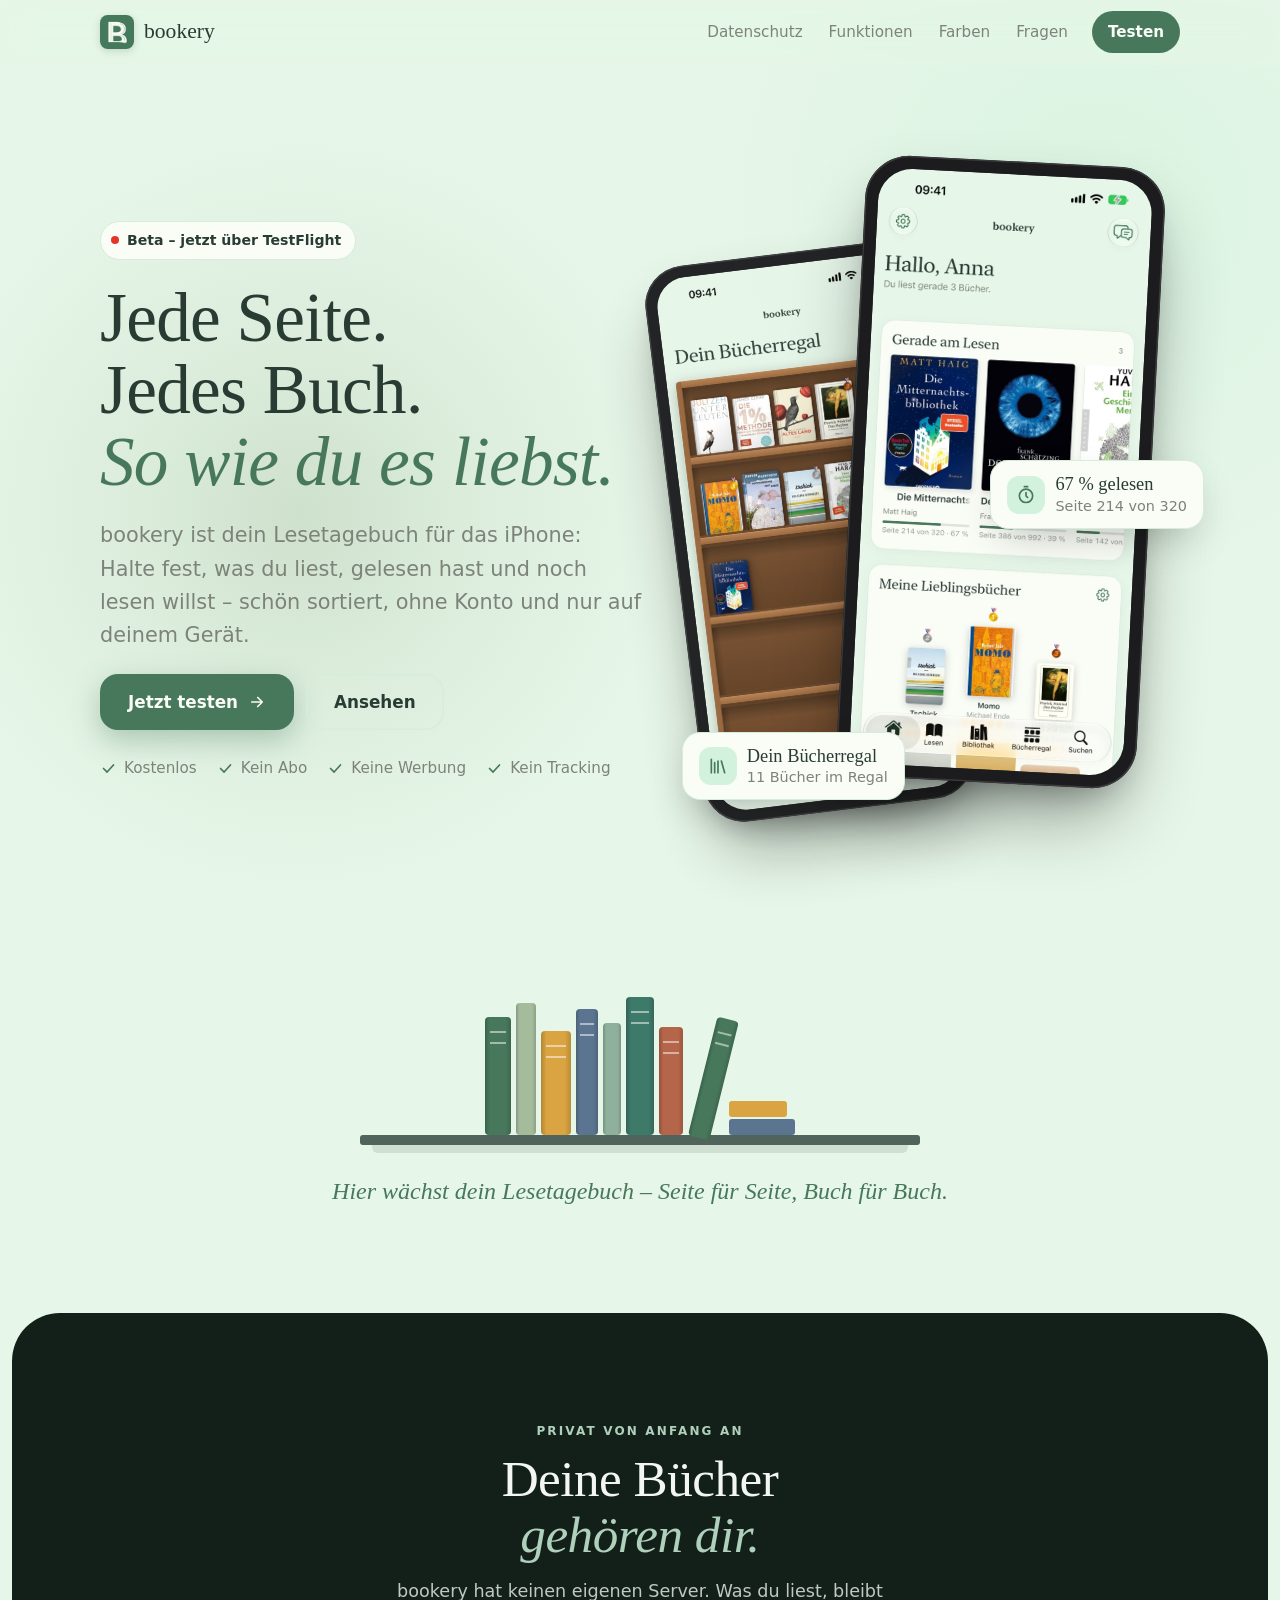
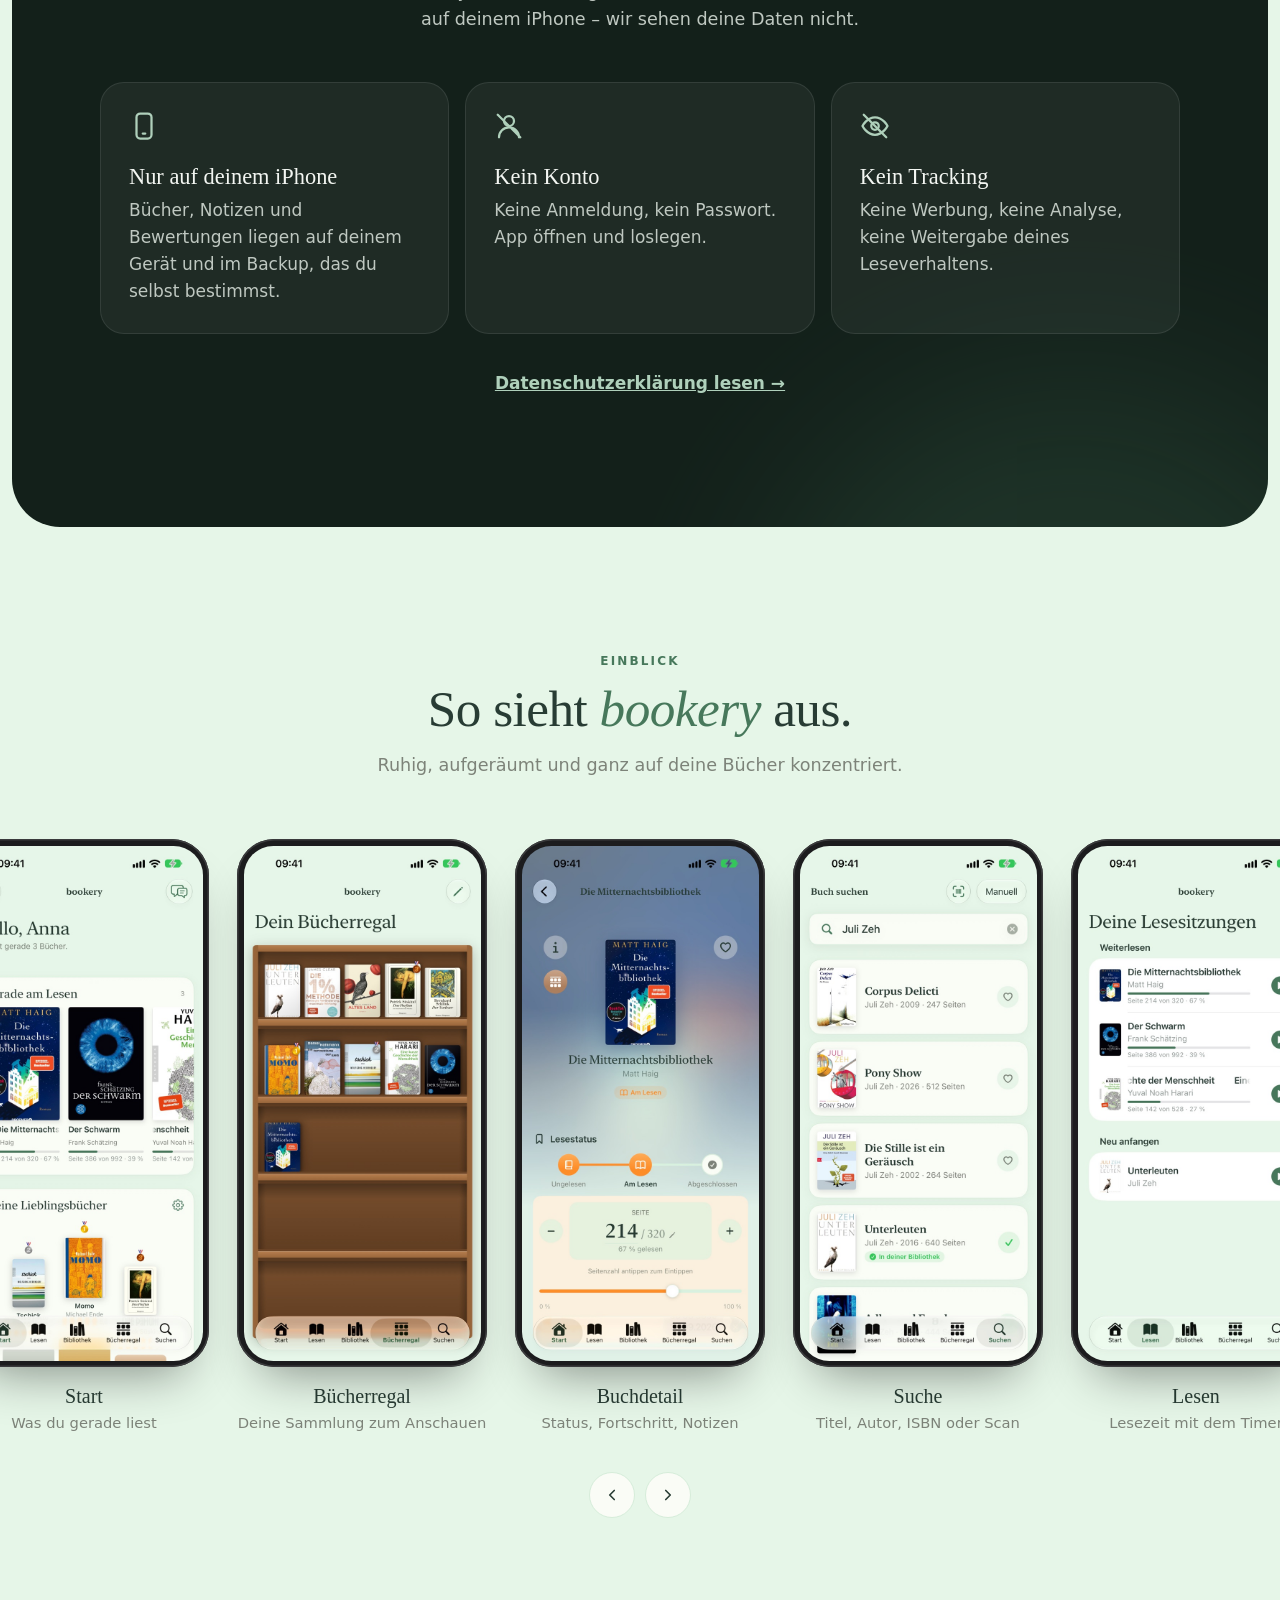
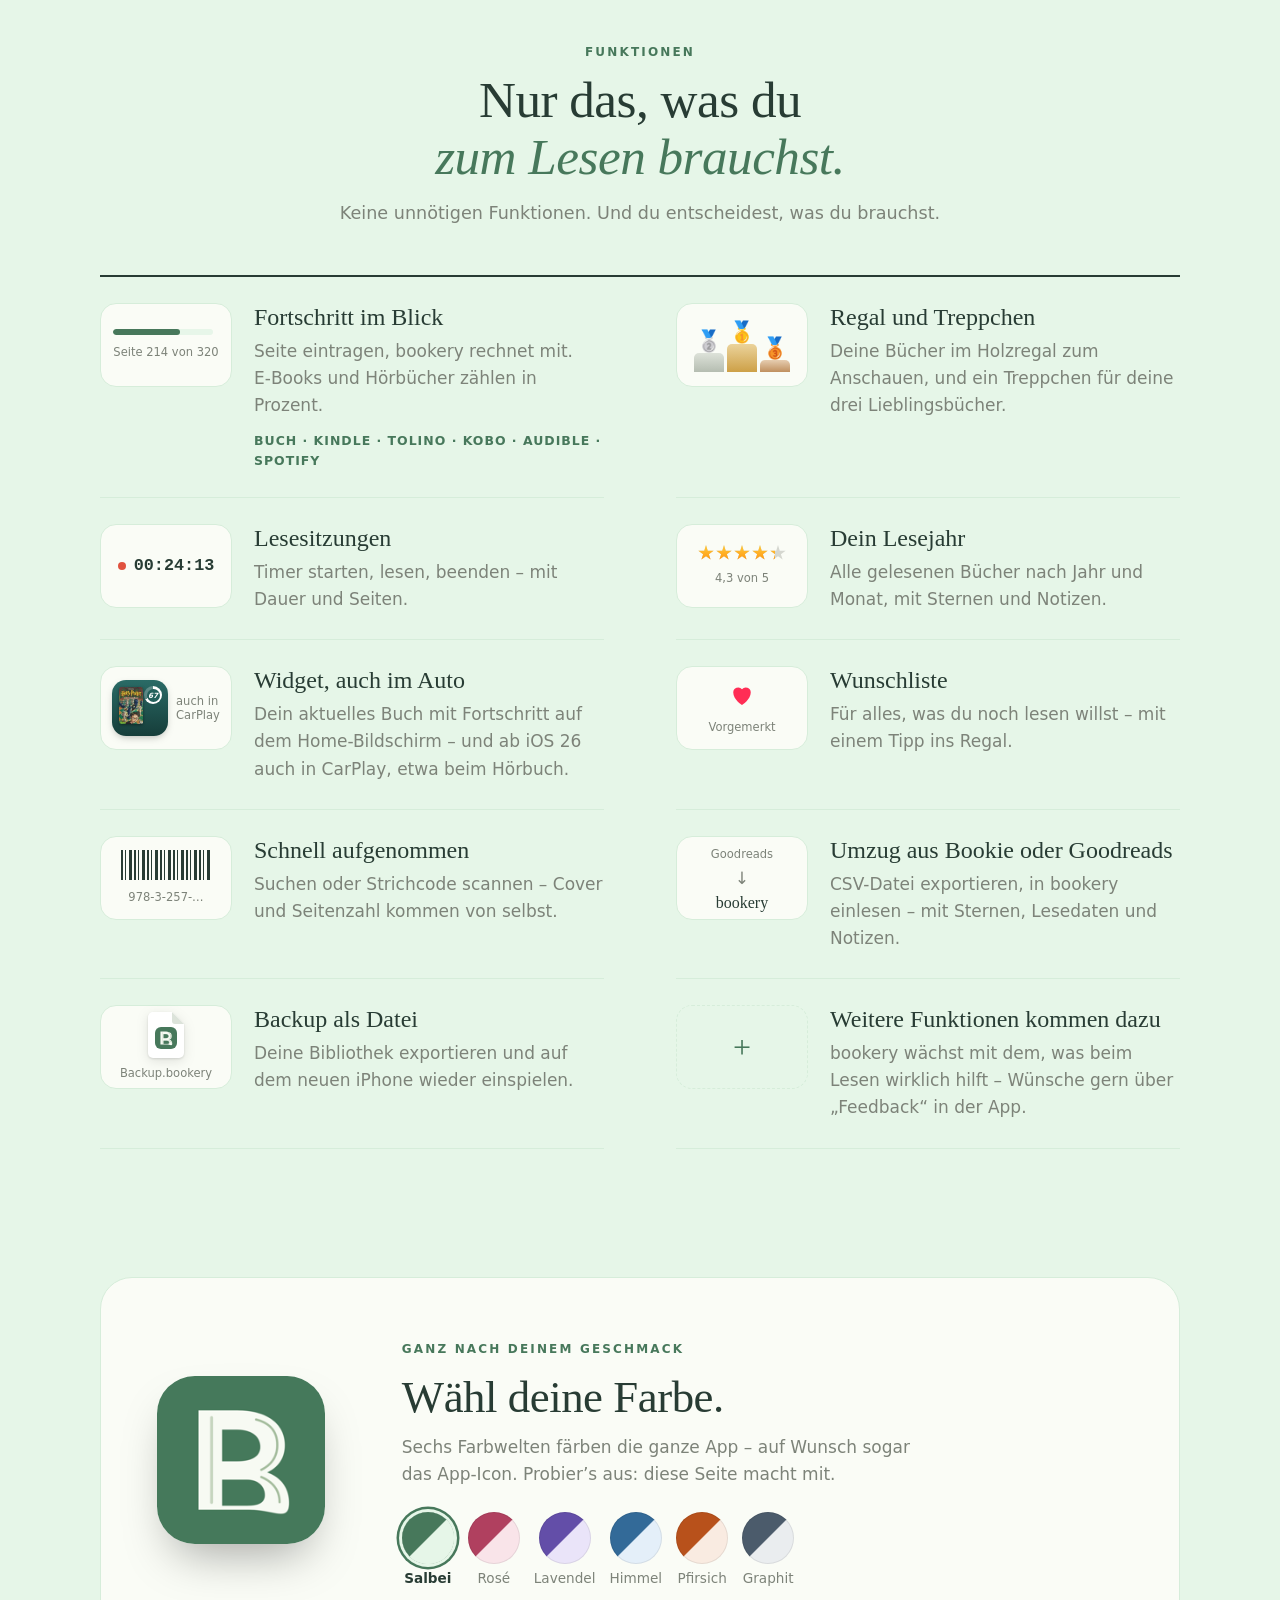
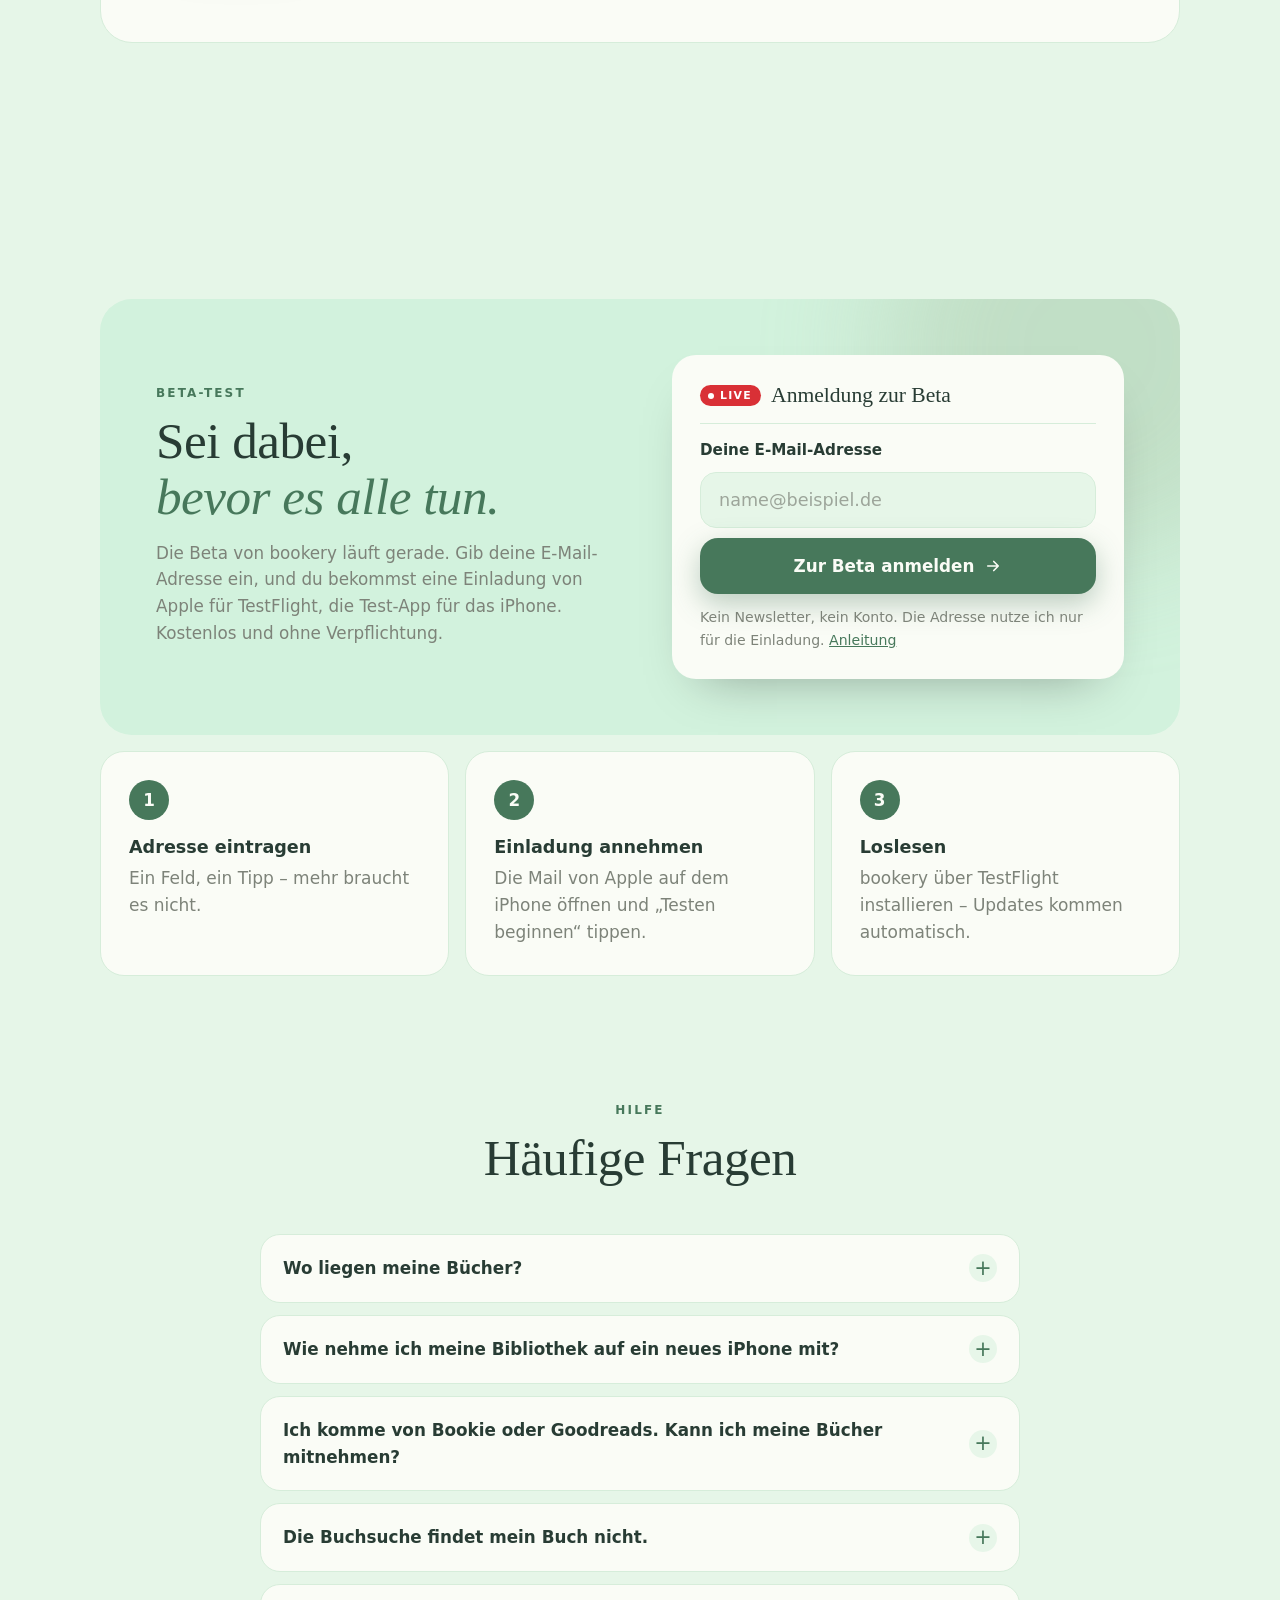
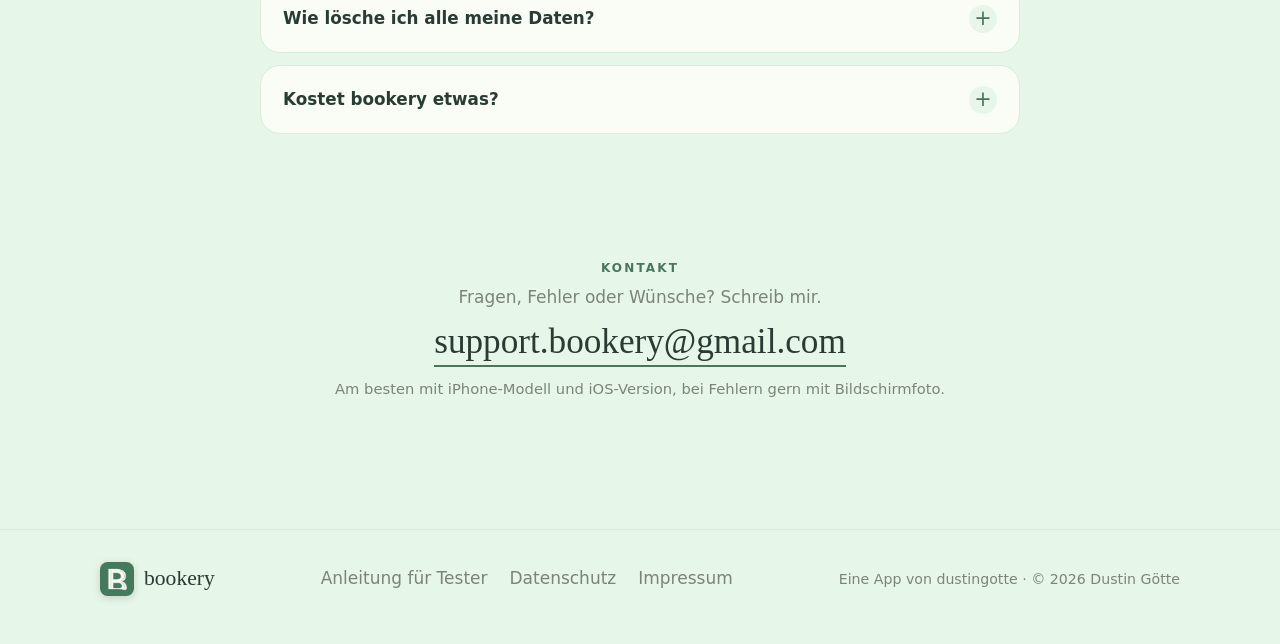
==== commit 87a57ee3: "Beta-Abschnitt: „Sei dabei“ statt „Lies mit“ – gelesen wird im Buch, nicht in der App Co-Authored-By" ====
--- a/index.html
+++ b/index.html
@@ -578,7 +578,7 @@
       <div class="signup reveal">
         <div class="signup-text">
           <span class="eyebrow">Beta-Test</span>
-          <h2>Lies mit,<br><em>bevor es alle tun.</em></h2>
+          <h2>Sei dabei,<br><em>bevor es alle tun.</em></h2>
           <p>Die Beta von bookery läuft gerade. Gib deine E-Mail-Adresse ein, und du bekommst eine Einladung von Apple für TestFlight, die Test-App für das iPhone. Kostenlos und ohne Verpflichtung.</p>
         </div>
         <form class="signup-form" id="signup" action="https://dustingotte.de/api/testen" method="post" novalidate>
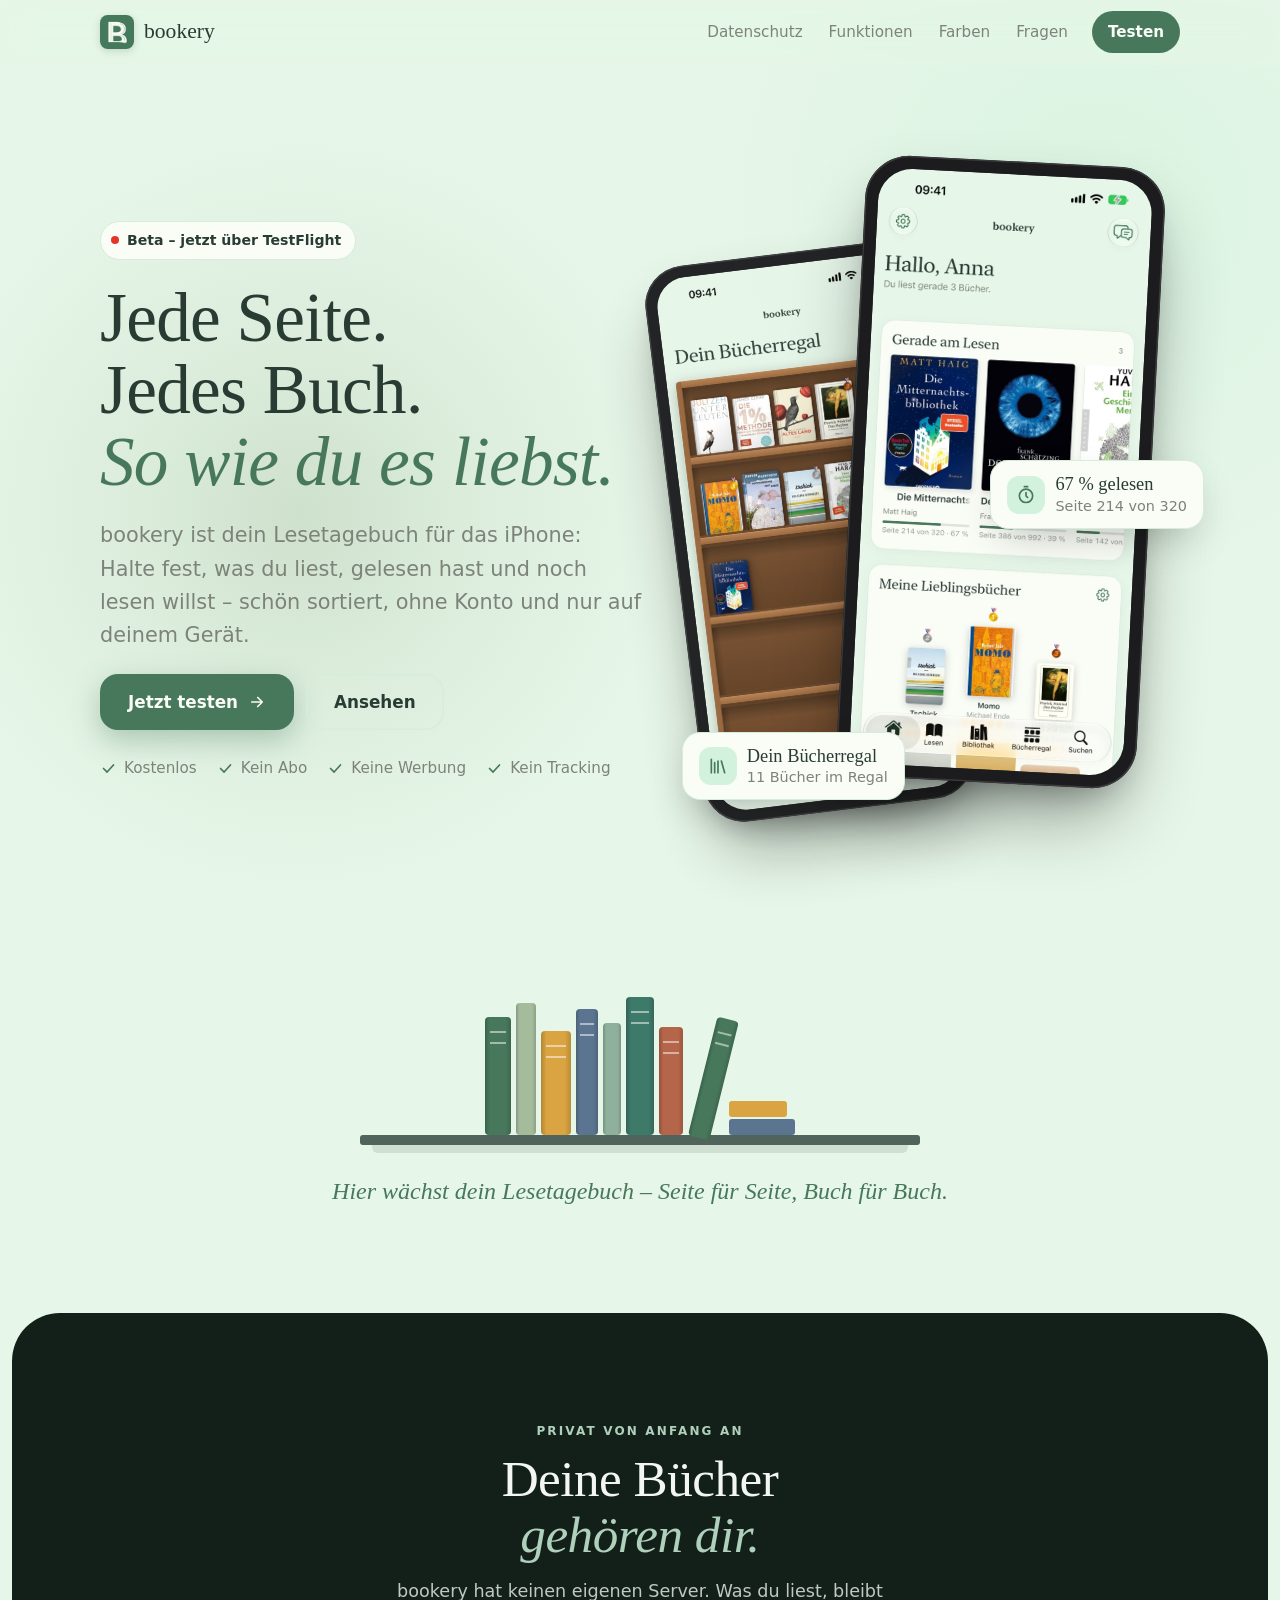
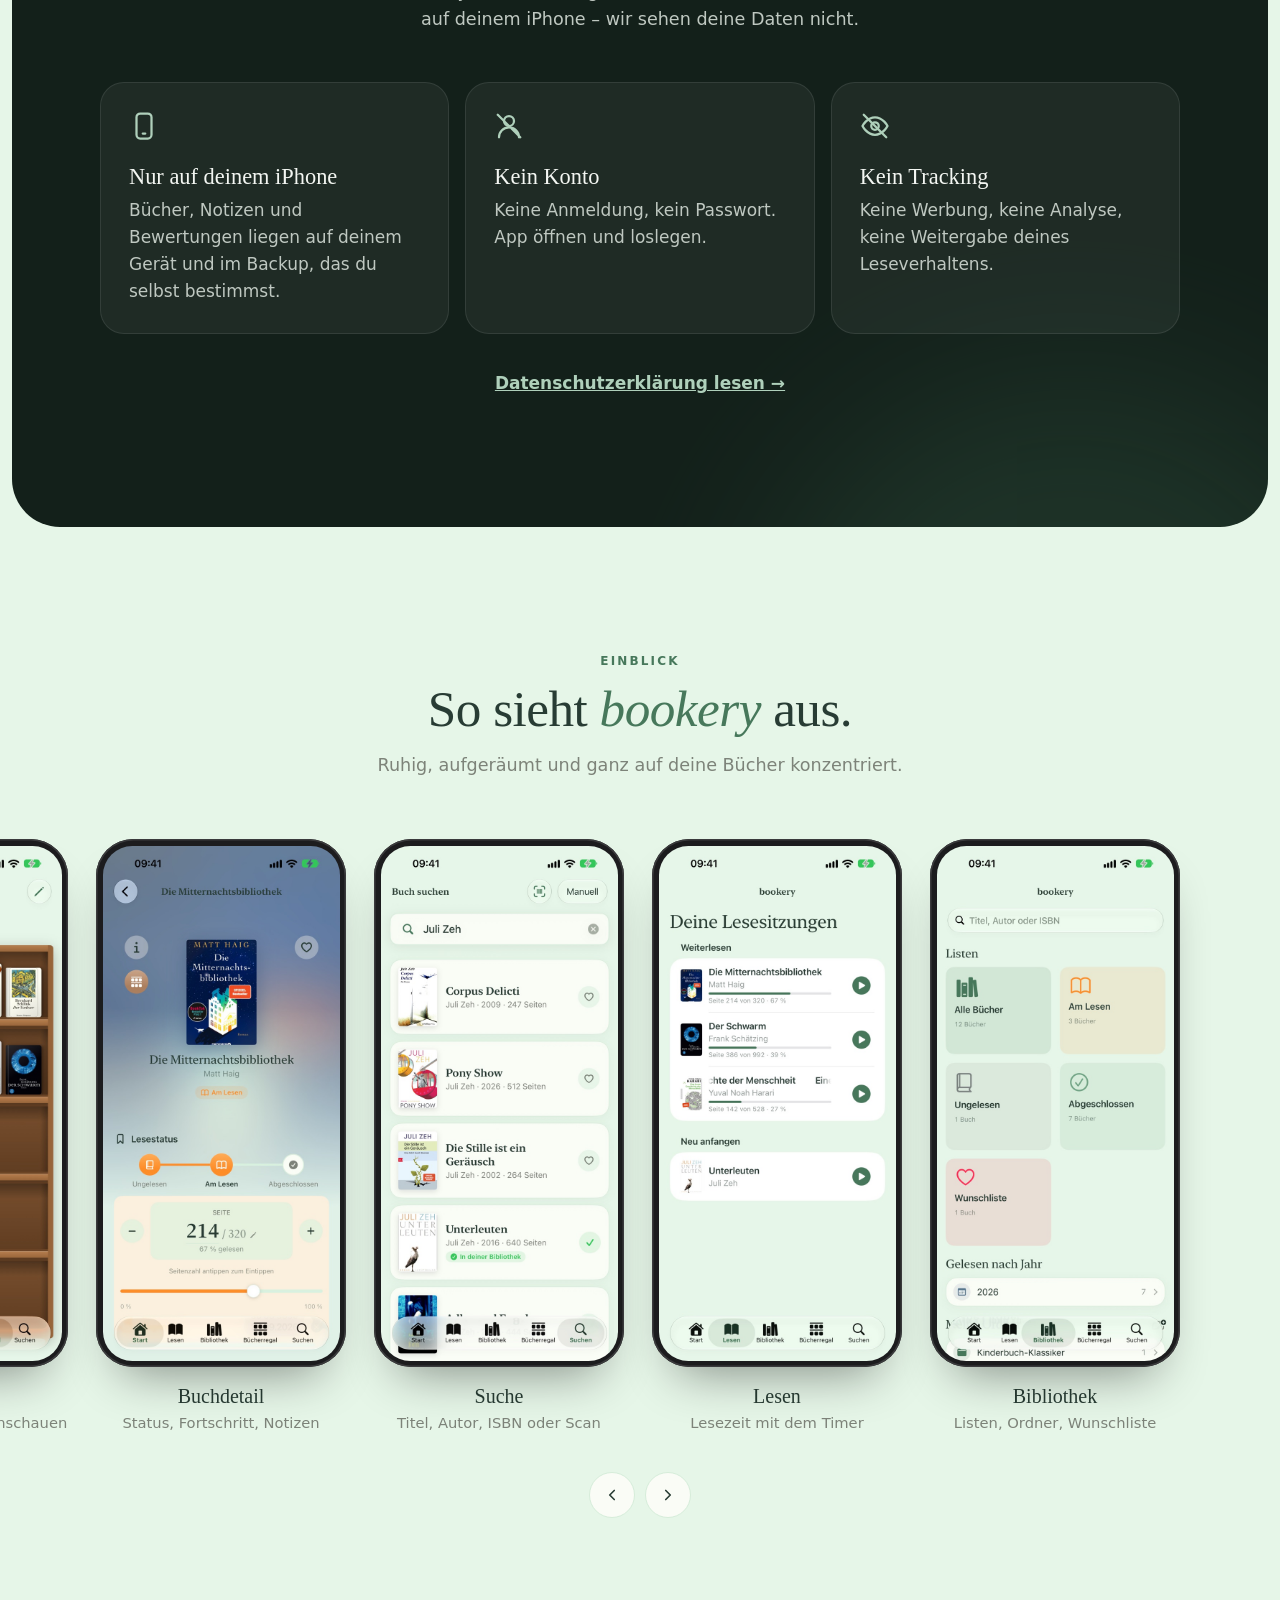
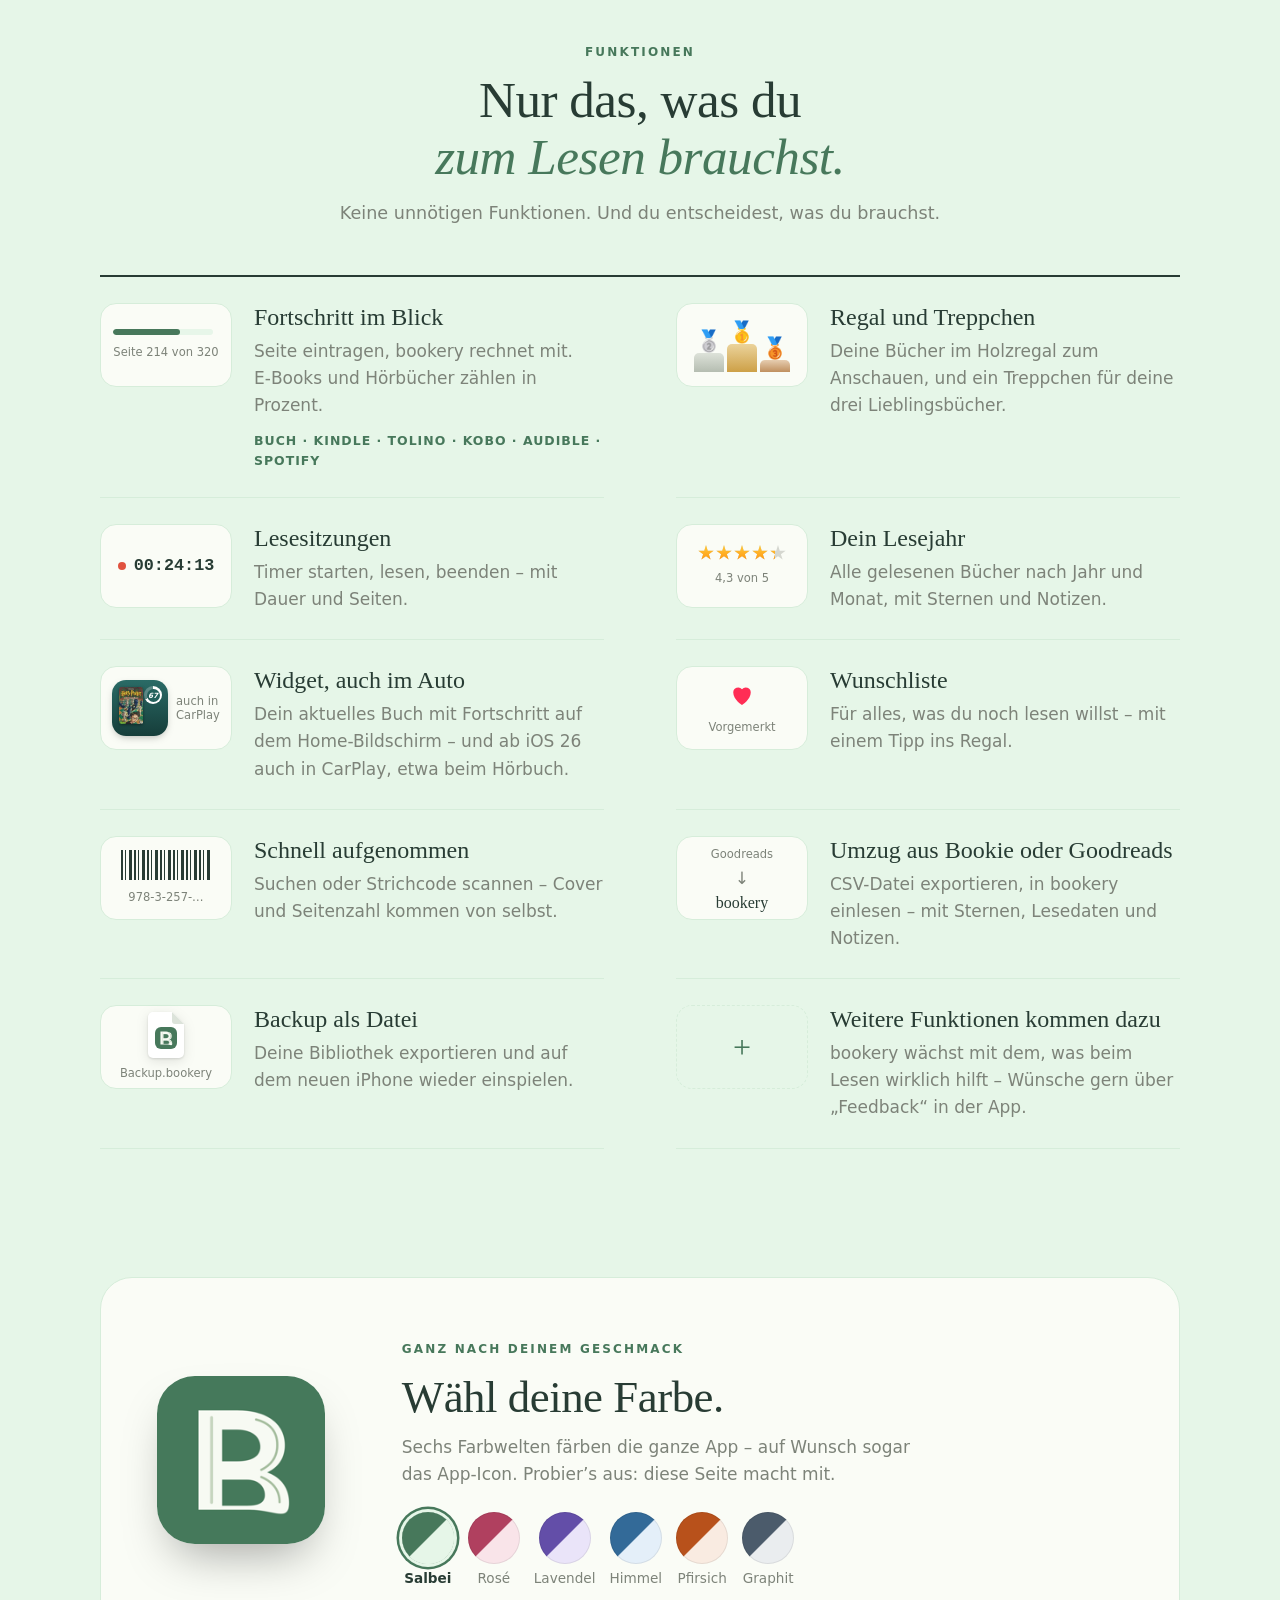
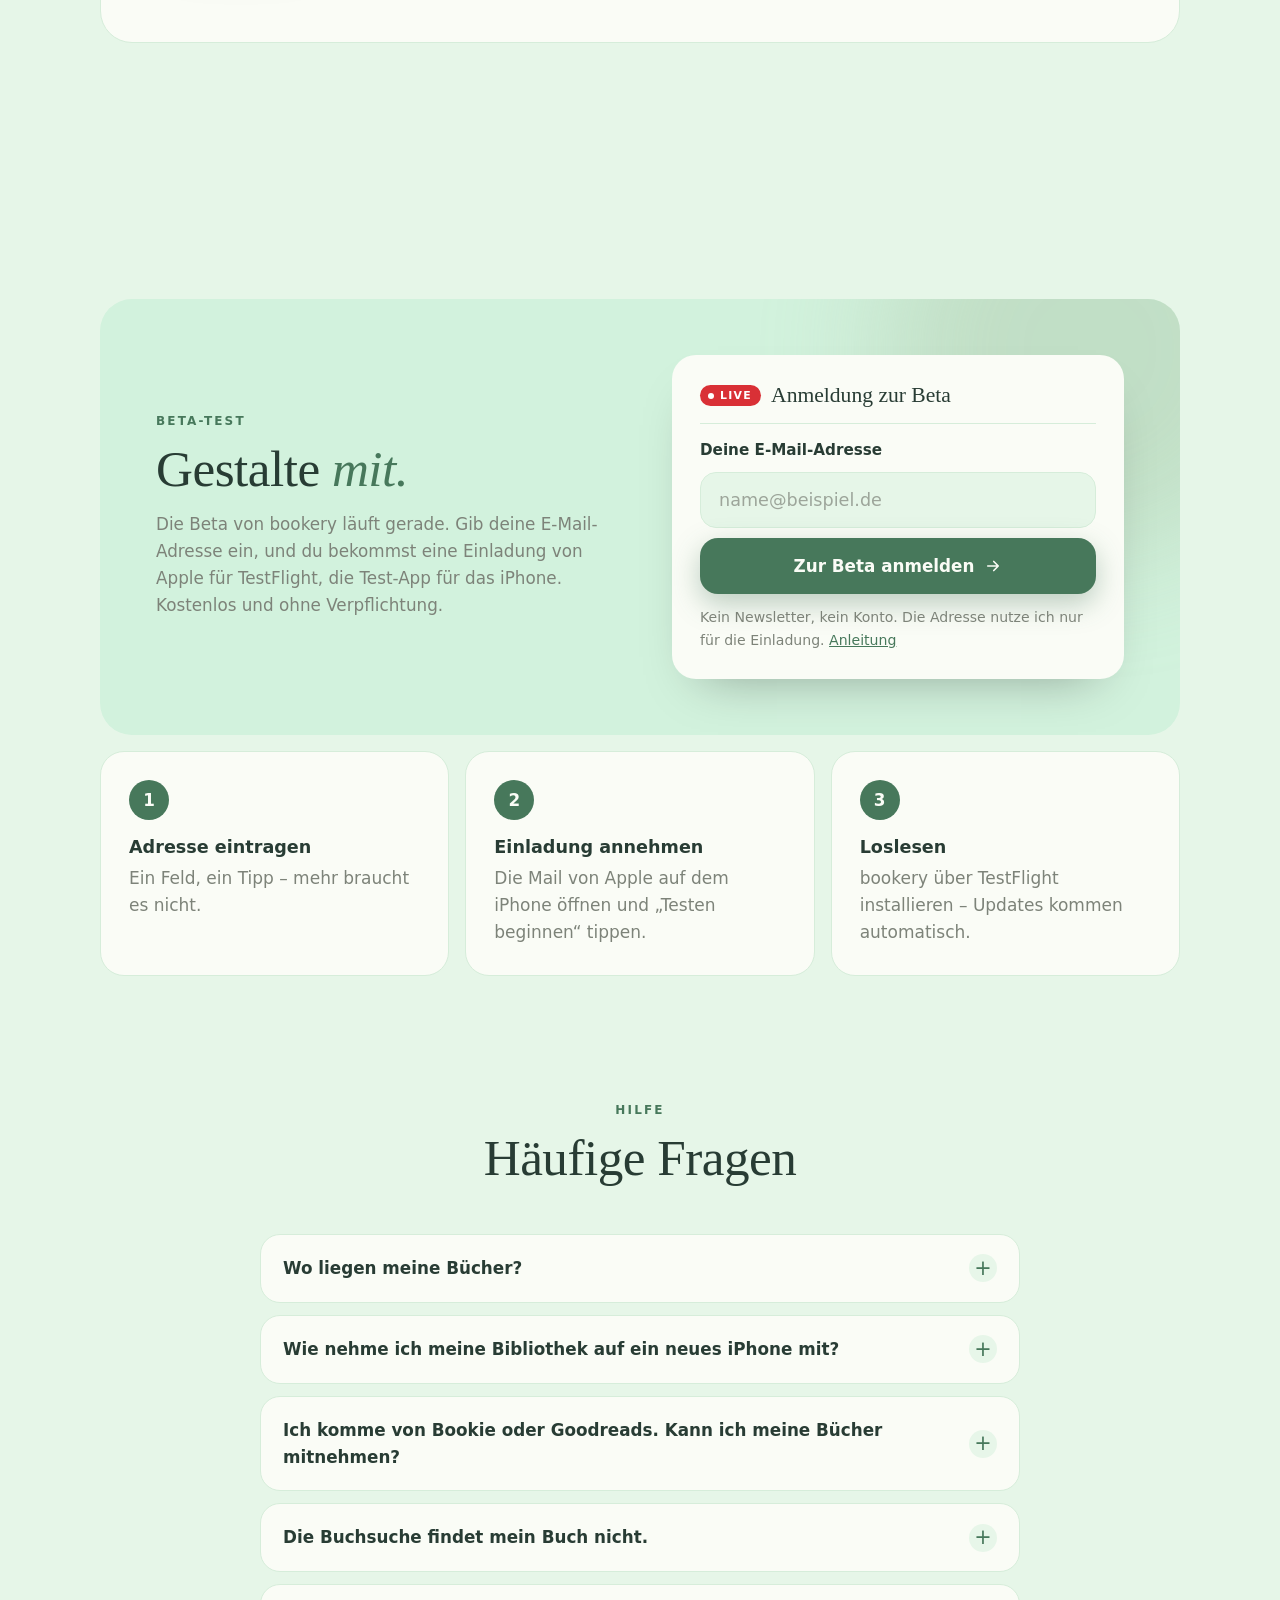
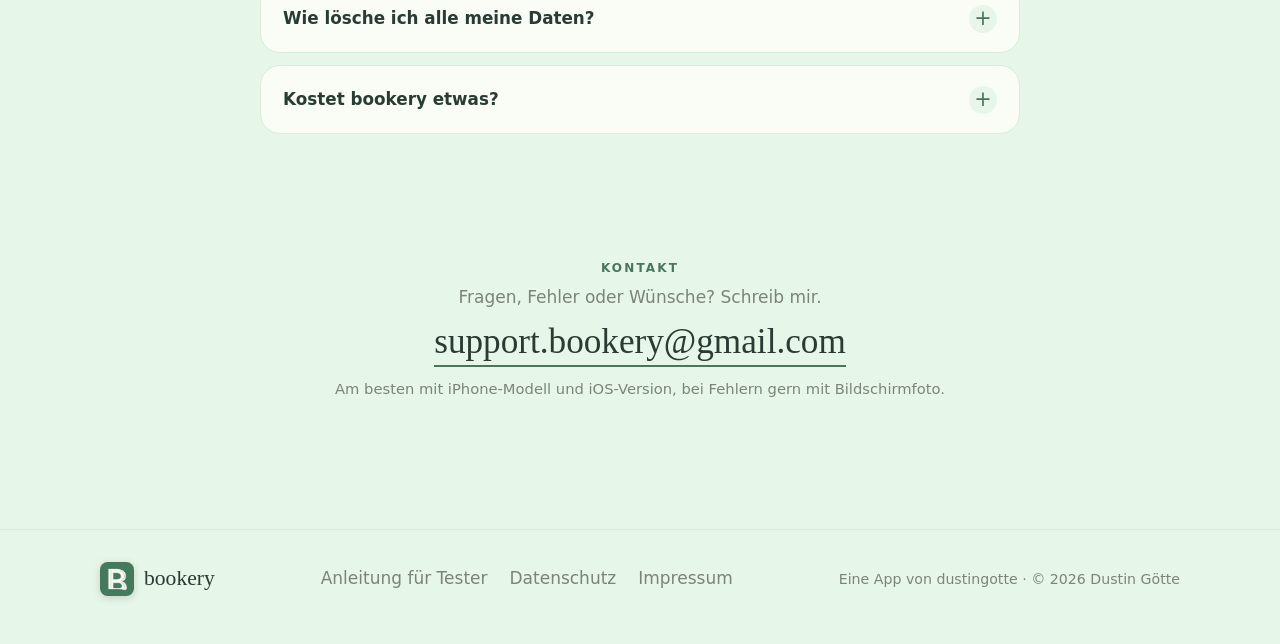
==== commit 3dbbb143: "Beta-Abschnitt: Überschrift „Gestalte mit.“ Co-Authored-By: Claude Opus 5.5 <noreply@anthropic.com>" ====
--- a/index.html
+++ b/index.html
@@ -578,7 +578,7 @@
       <div class="signup reveal">
         <div class="signup-text">
           <span class="eyebrow">Beta-Test</span>
-          <h2>Sei dabei,<br><em>bevor es alle tun.</em></h2>
+          <h2>Gestalte <em>mit.</em></h2>
           <p>Die Beta von bookery läuft gerade. Gib deine E-Mail-Adresse ein, und du bekommst eine Einladung von Apple für TestFlight, die Test-App für das iPhone. Kostenlos und ohne Verpflichtung.</p>
         </div>
         <form class="signup-form" id="signup" action="https://dustingotte.de/api/testen" method="post" novalidate>
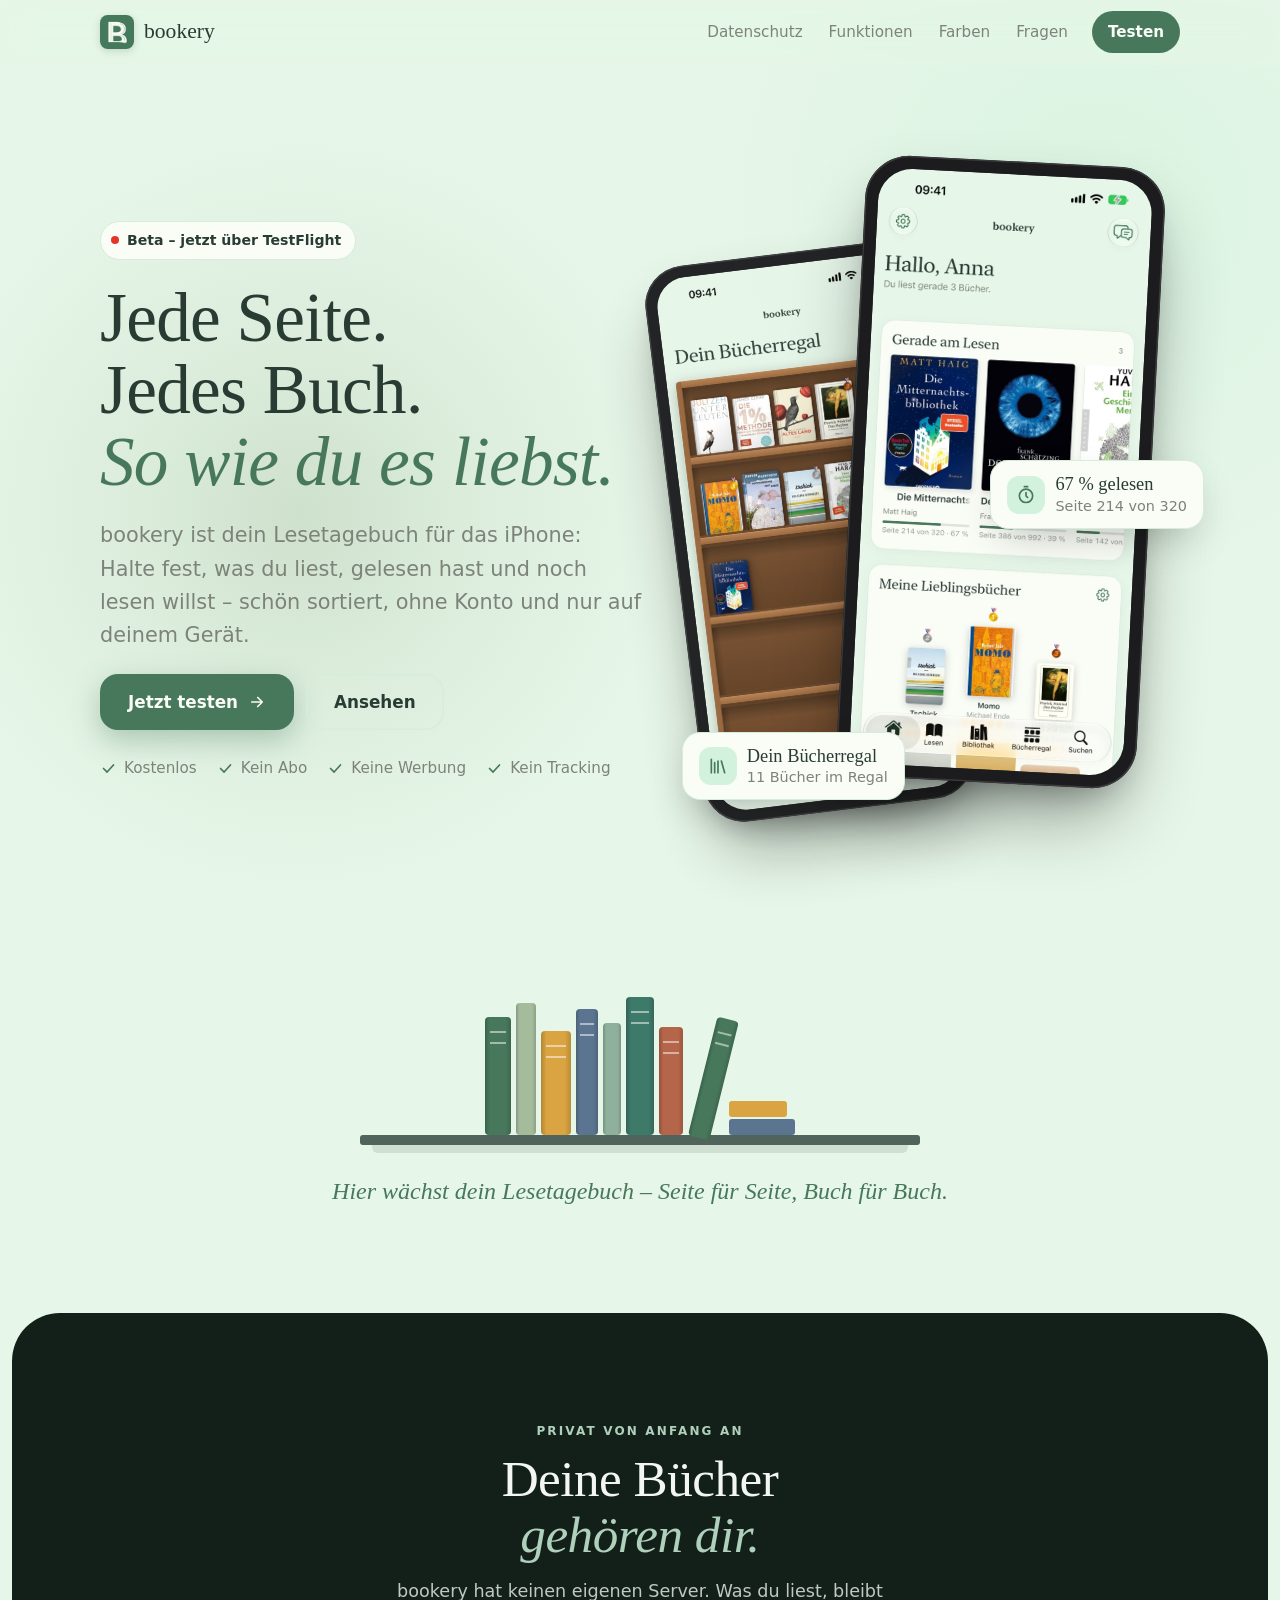
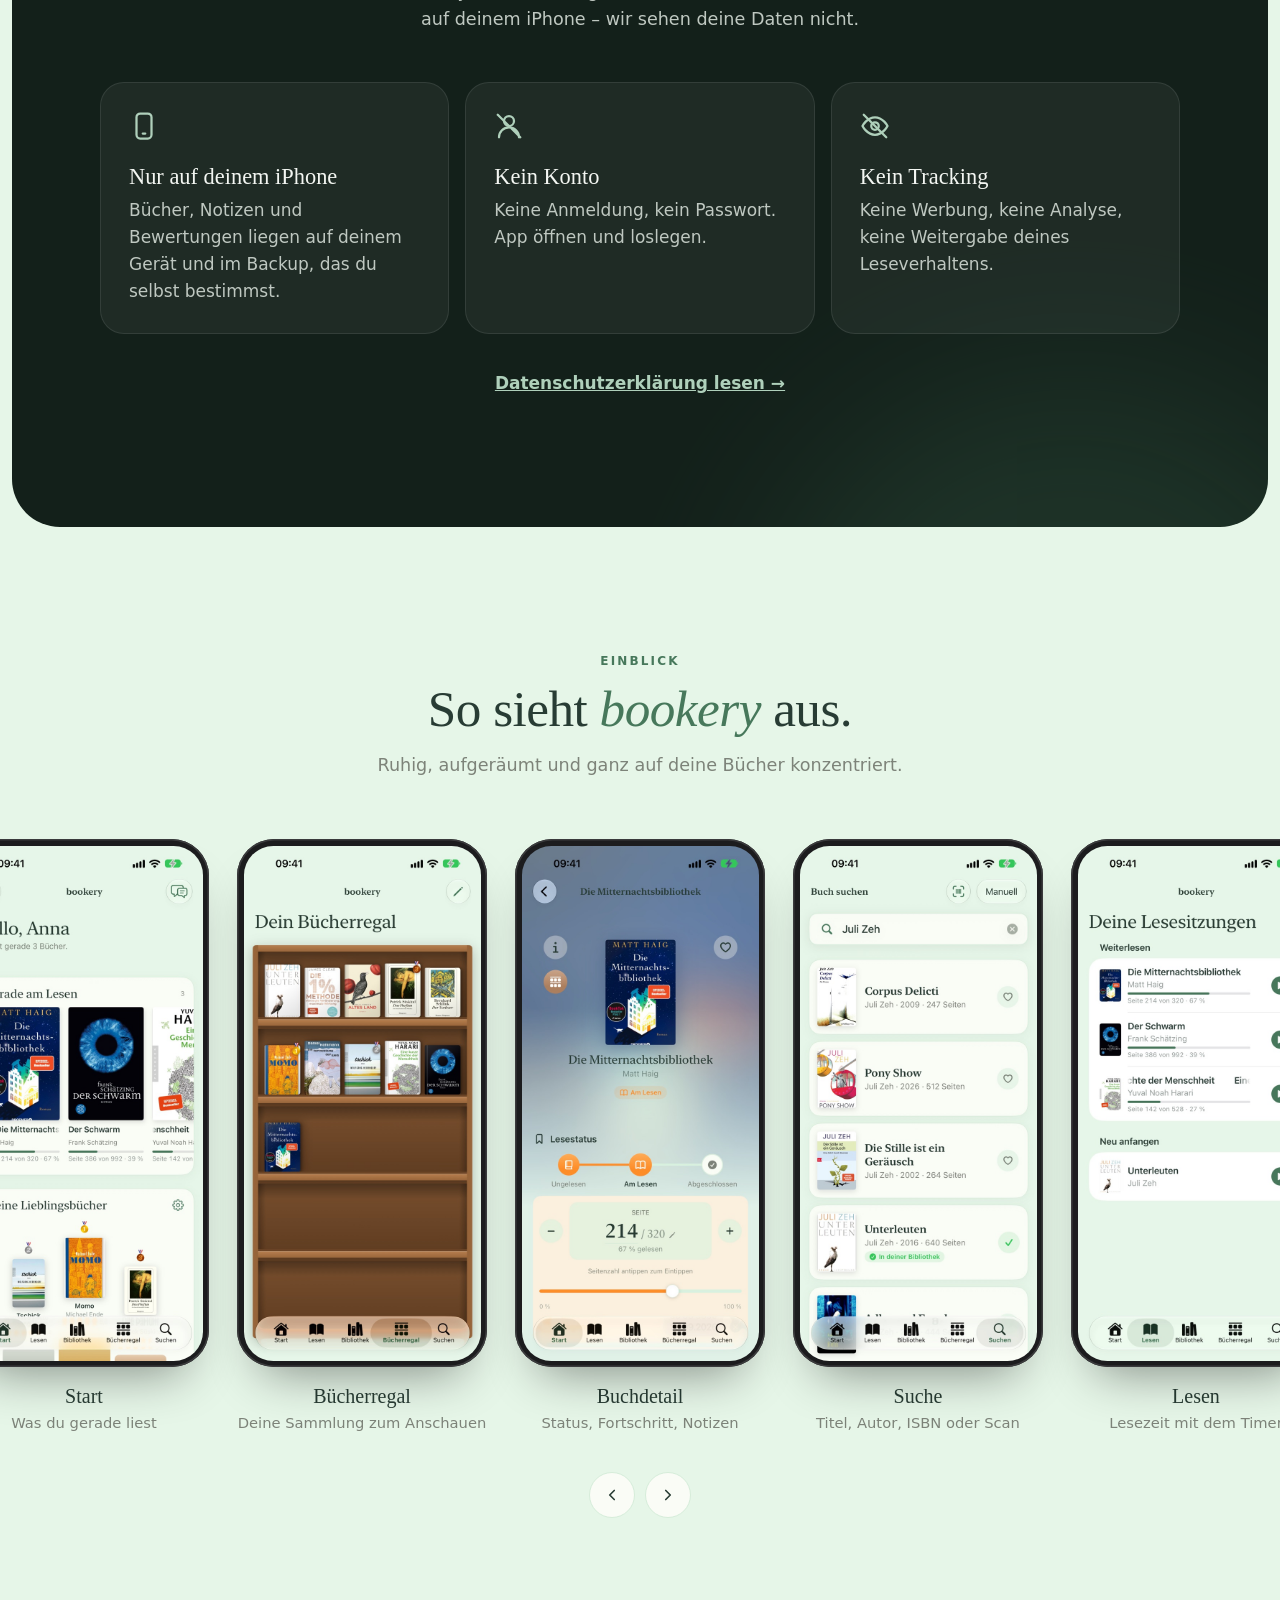
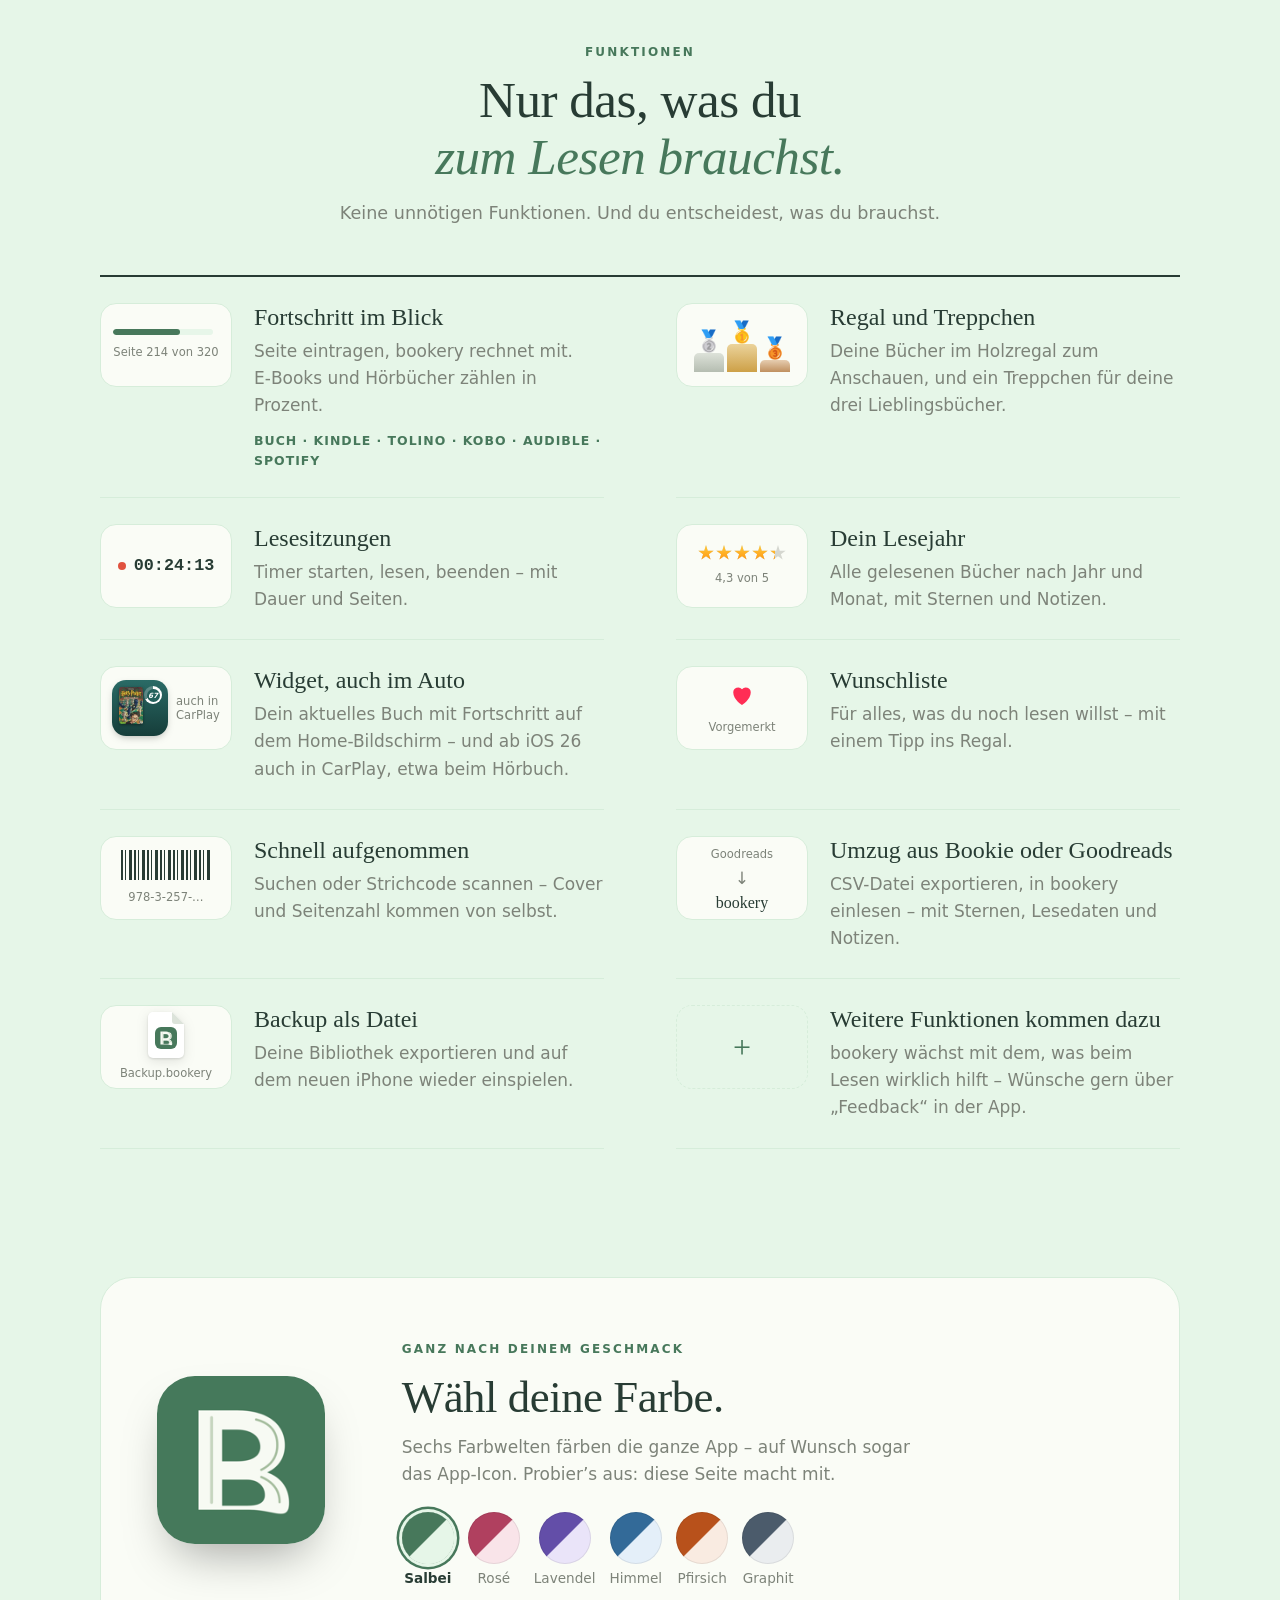
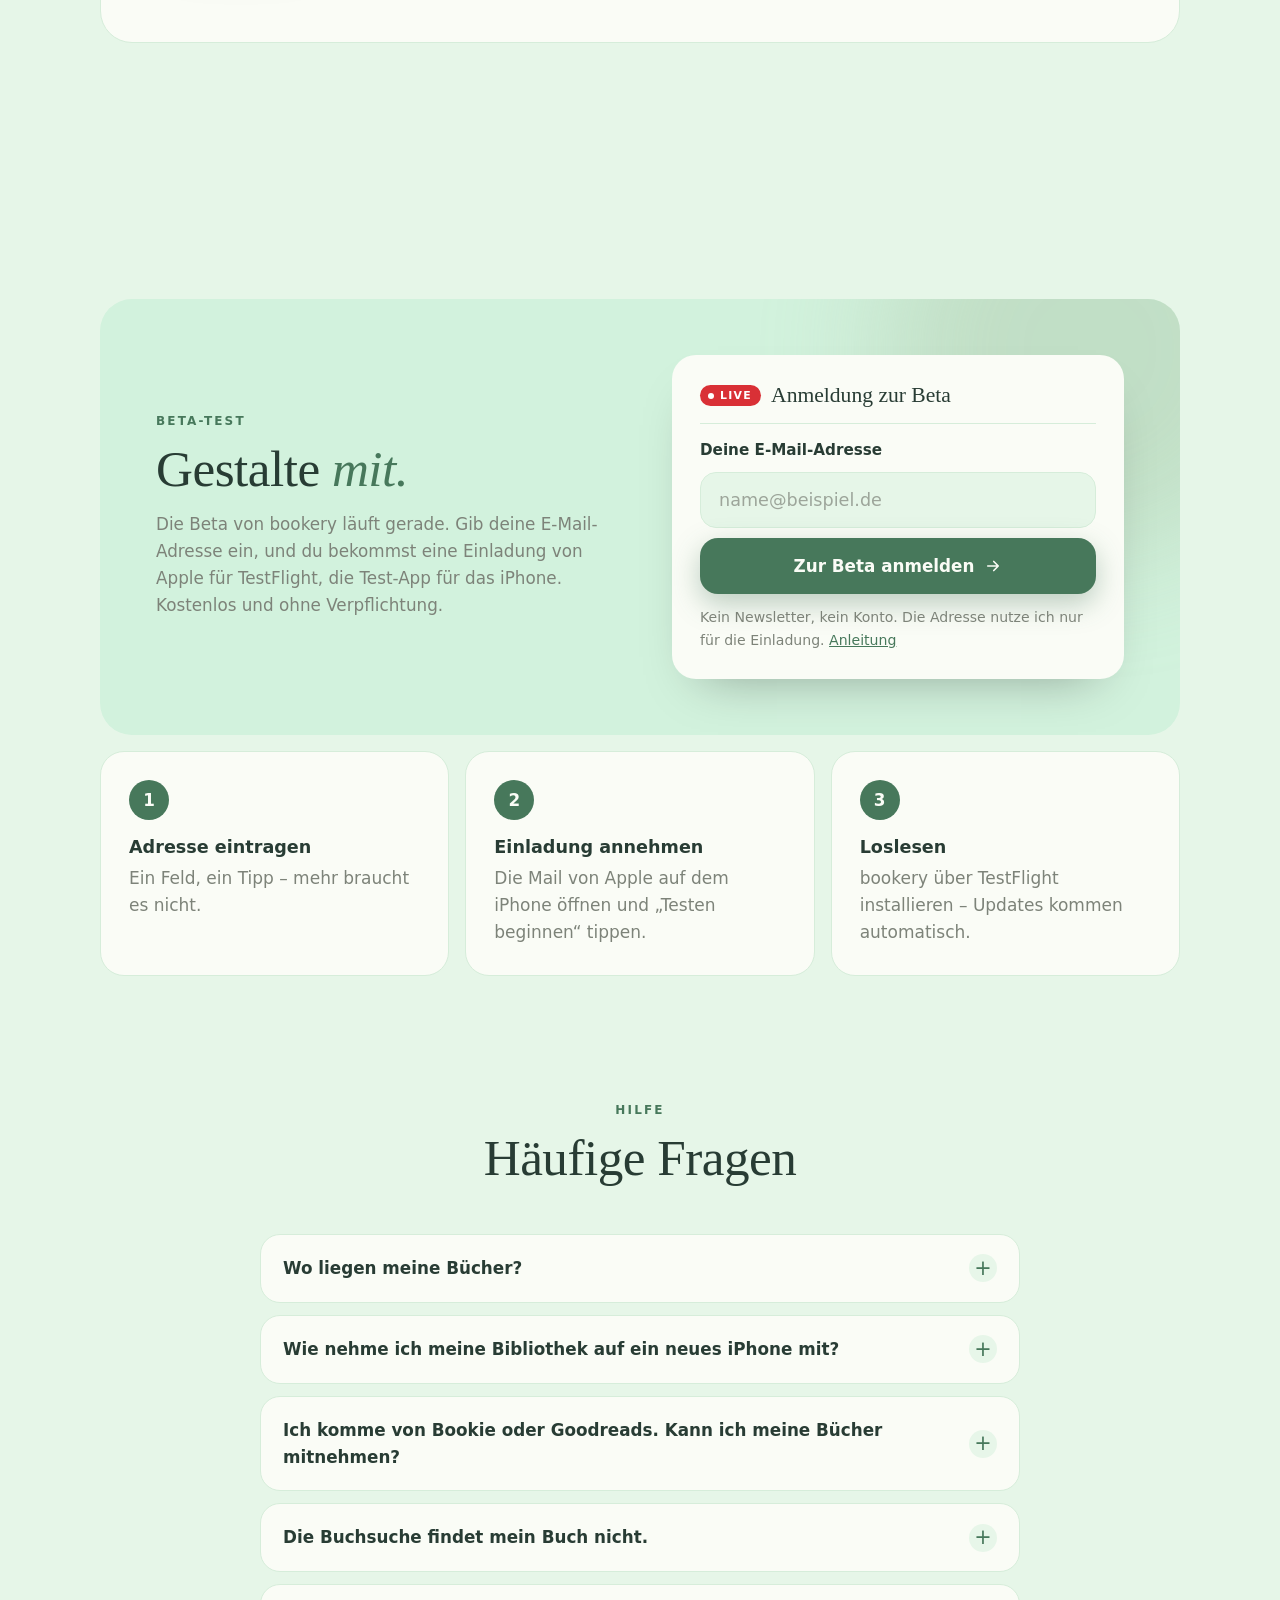
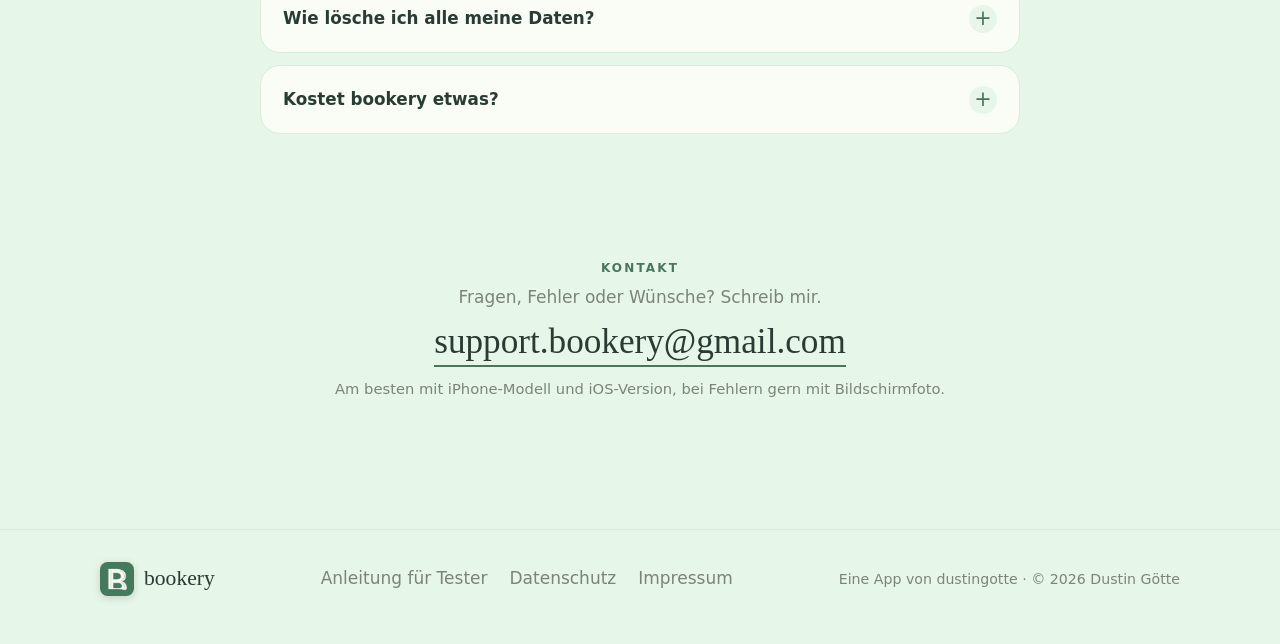
==== commit 7301637f: "Nach-oben-Knopf auf allen Seiten, wie auf dustingotte.de Co-Authored-By: Claude Opus 5.5 <noreply@an" ====
--- a/index.html
+++ b/index.html
@@ -416,6 +416,16 @@
   .js .reveal, .js .shelf .spine, .js .shelf .stack { opacity: 1; transform: none; }
   .js .shelf .spine.tilt { transform: rotate(var(--tilt)); }
 }
+
+/* ---------- Nach oben (wie auf dustingotte.de: erscheint nach knapp einer Bildschirmhöhe) ---------- */
+.to-top { position: fixed; z-index: 40; right: 16px; bottom: calc(16px + env(safe-area-inset-bottom)); width: 48px; height: 48px;
+  border: 0; border-radius: 50%; background: var(--ink); color: var(--paper); display: grid; place-items: center; cursor: pointer;
+  box-shadow: 0 10px 26px rgb(0 0 0 / .22); opacity: 0; transform: translateY(12px) scale(.9); pointer-events: none;
+  transition: opacity .3s cubic-bezier(.2,.7,.2,1), transform .3s cubic-bezier(.2,.7,.2,1); }
+.to-top.show { opacity: 1; transform: none; pointer-events: auto; }
+.to-top:active { transform: scale(.94); }
+.to-top svg { width: 22px; height: 22px; }
+@media (min-width: 900px) { .to-top { right: 28px; bottom: 28px; width: 52px; height: 52px; } }
 </style>
 </head>
 <body>
@@ -802,6 +812,21 @@
     addEventListener('scroll', () => { cancelAnimationFrame(frame); frame = requestAnimationFrame(schritt); }, { passive: true });
     schritt();
   }
+
+  // Nach oben: runder Knopf unten rechts, erscheint nach knapp einer Bildschirmhöhe (wie auf dustingotte.de).
+  {
+    const toTop = document.createElement('button');
+    toTop.type = 'button';
+    toTop.className = 'to-top';
+    toTop.setAttribute('aria-label', 'Nach oben');
+    toTop.innerHTML = '<svg viewBox="0 0 24 24" fill="none" stroke="currentColor" stroke-width="2.4" stroke-linecap="round" stroke-linejoin="round" aria-hidden="true"><path d="M12 19V5M5 12l7-7 7 7"/></svg>';
+    const ruhig = matchMedia('(prefers-reduced-motion: reduce)').matches;
+    toTop.addEventListener('click', () => scrollTo({ top: 0, behavior: ruhig ? 'auto' : 'smooth' }));
+    document.body.appendChild(toTop);
+    const zeigen = () => toTop.classList.toggle('show', scrollY > innerHeight * 0.8);
+    addEventListener('scroll', zeigen, { passive: true });
+    zeigen();
+  }
 })();
 </script>
 </body>
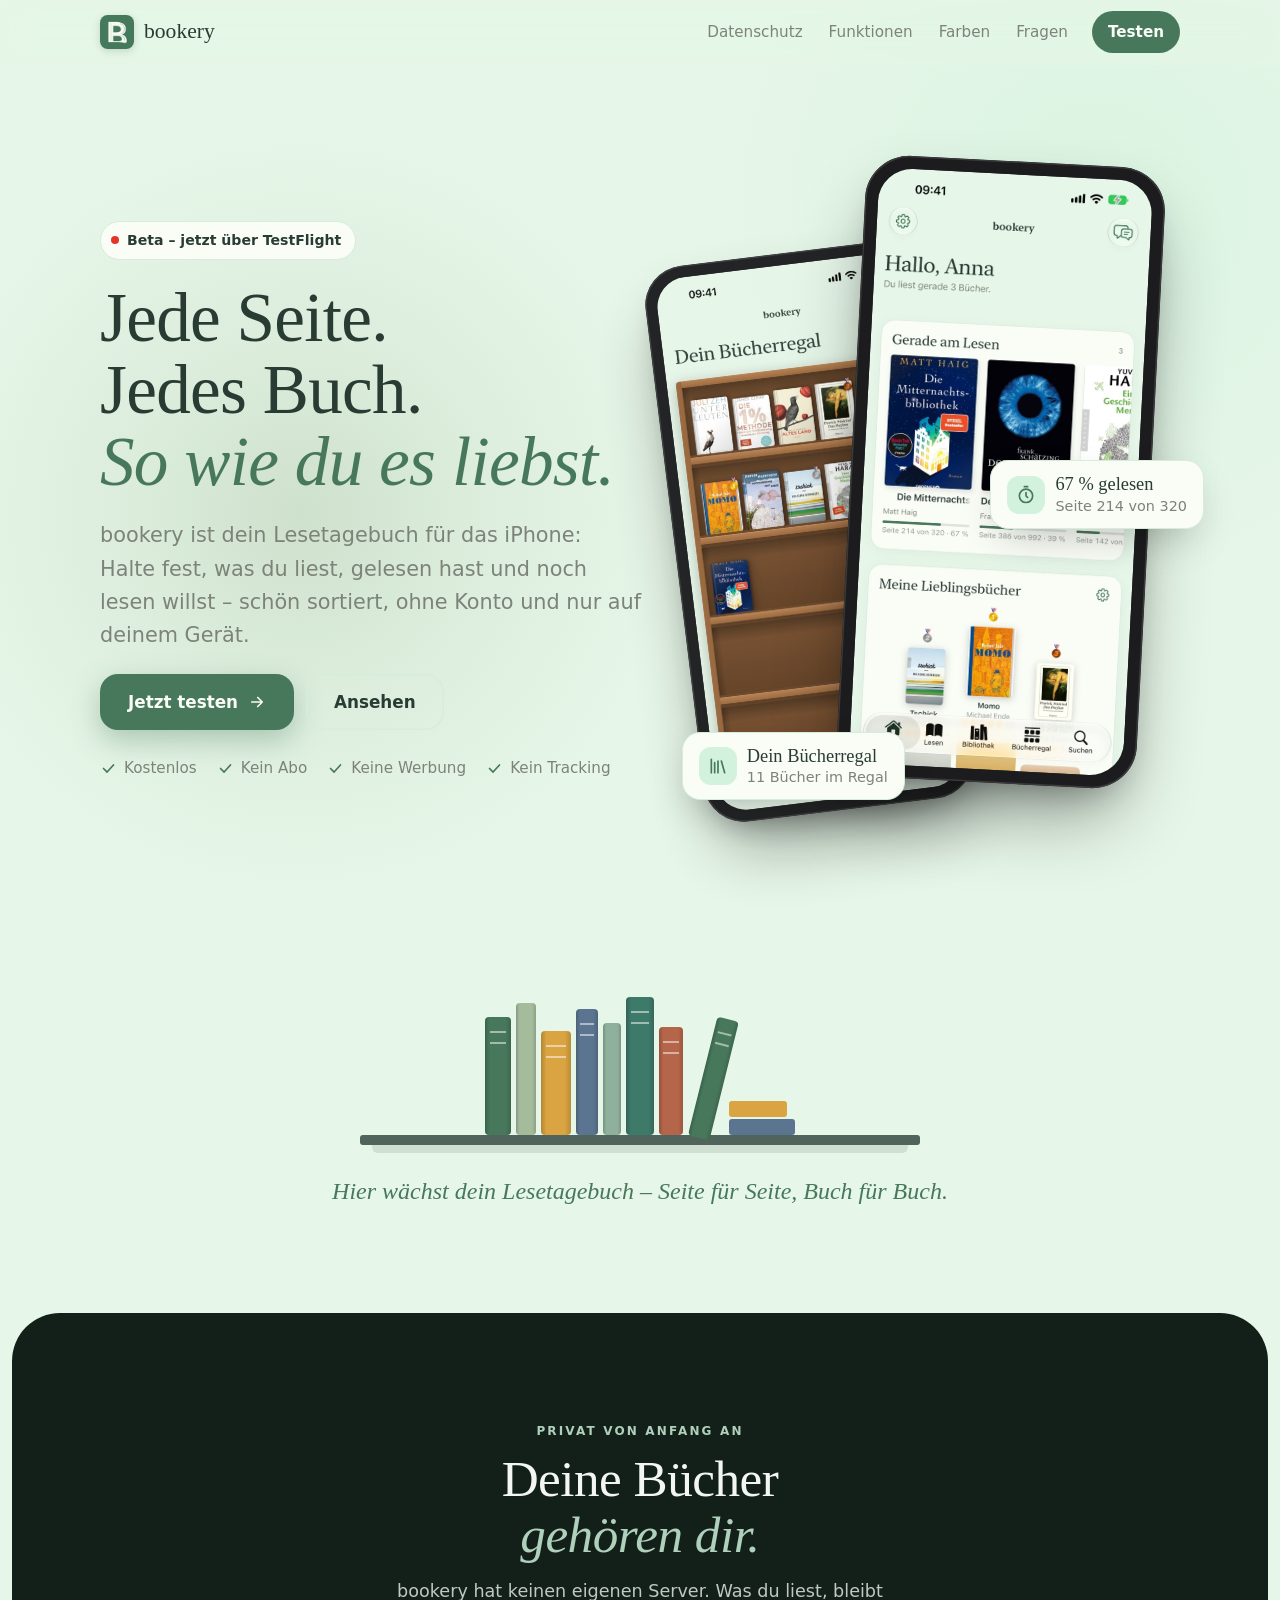
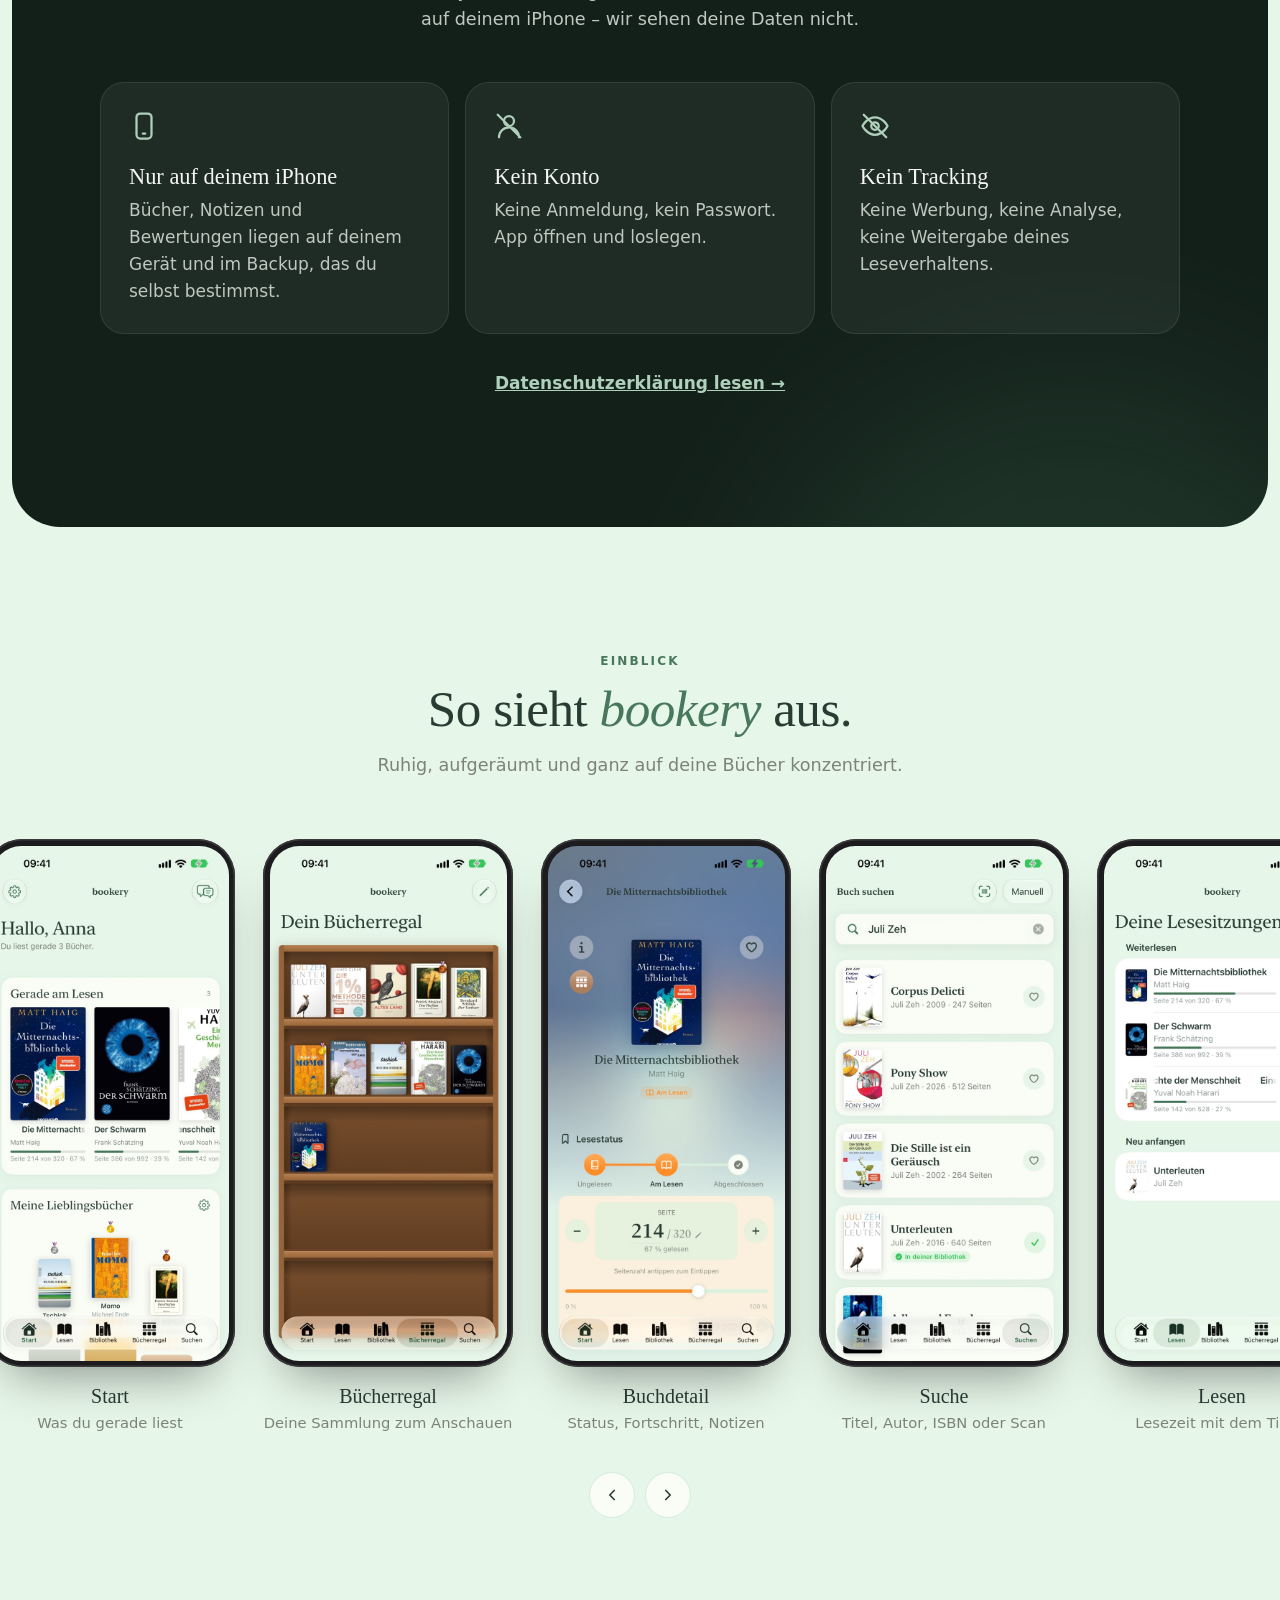
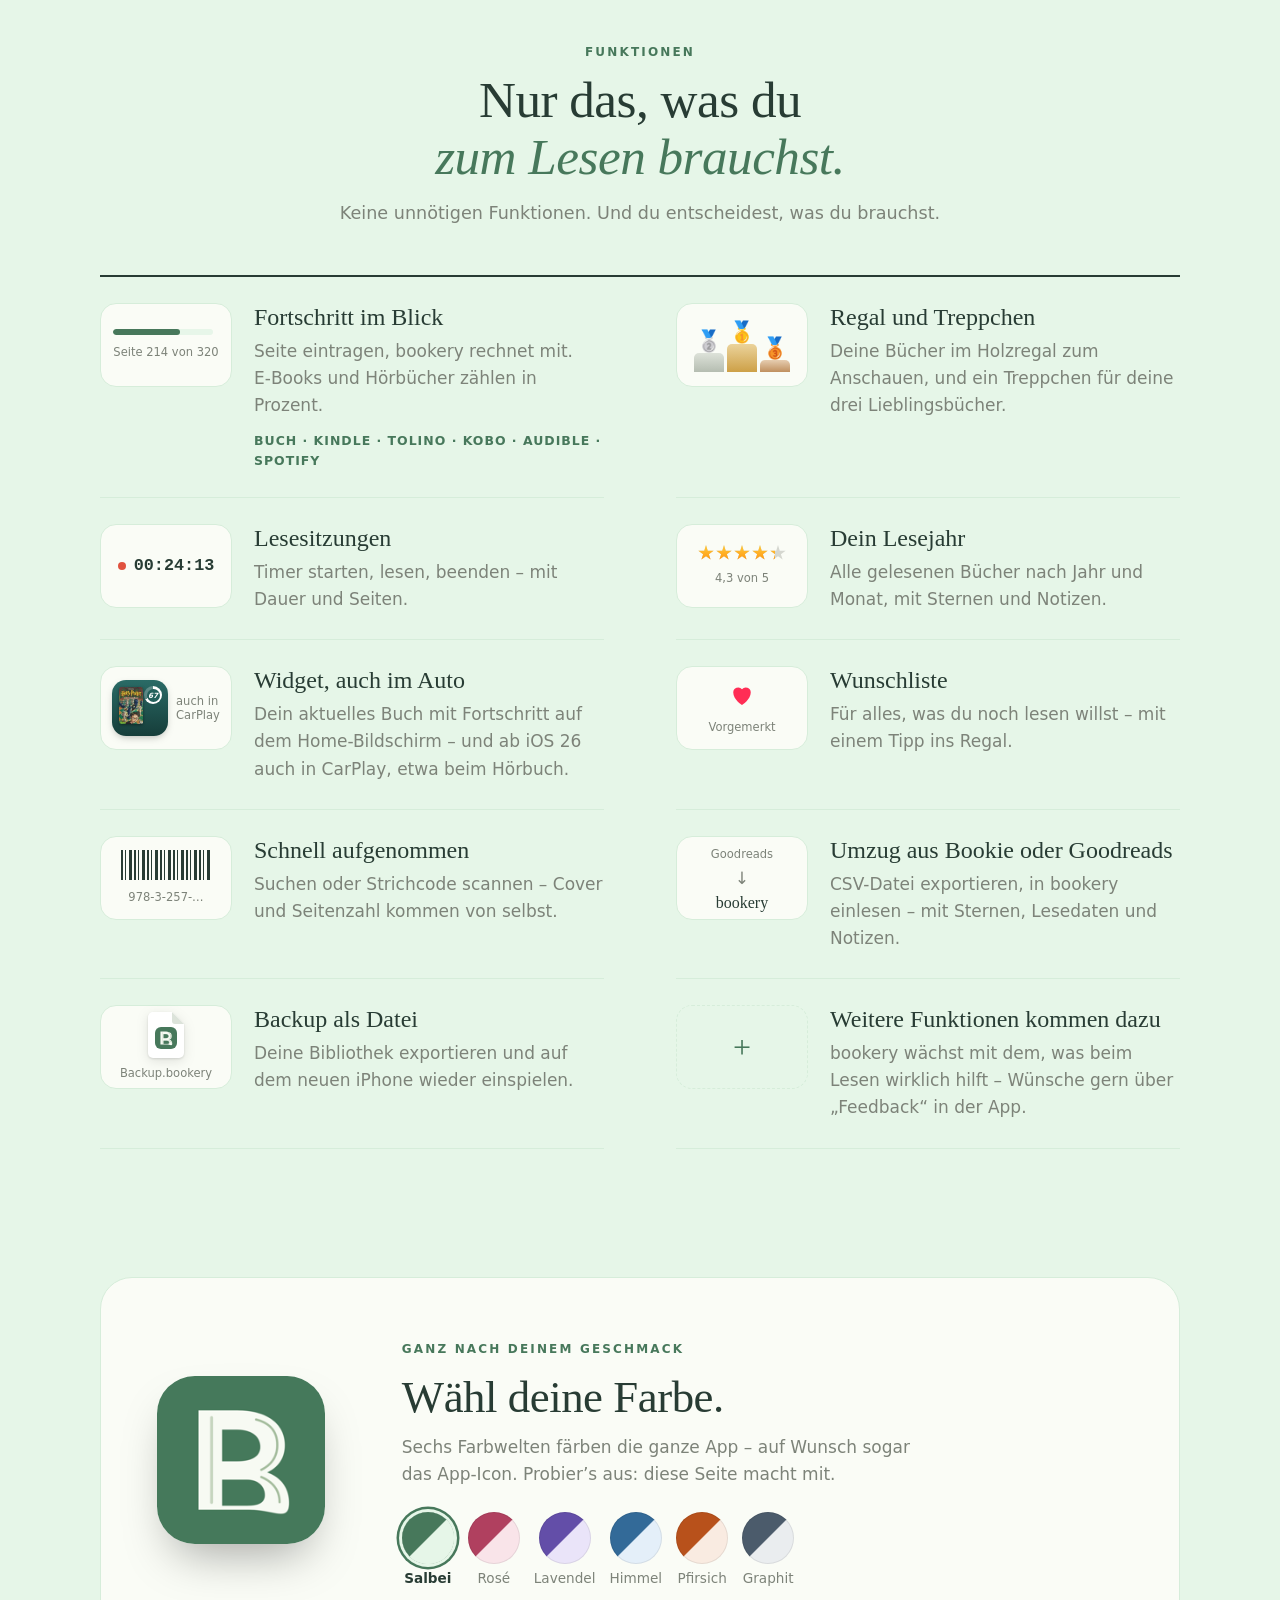
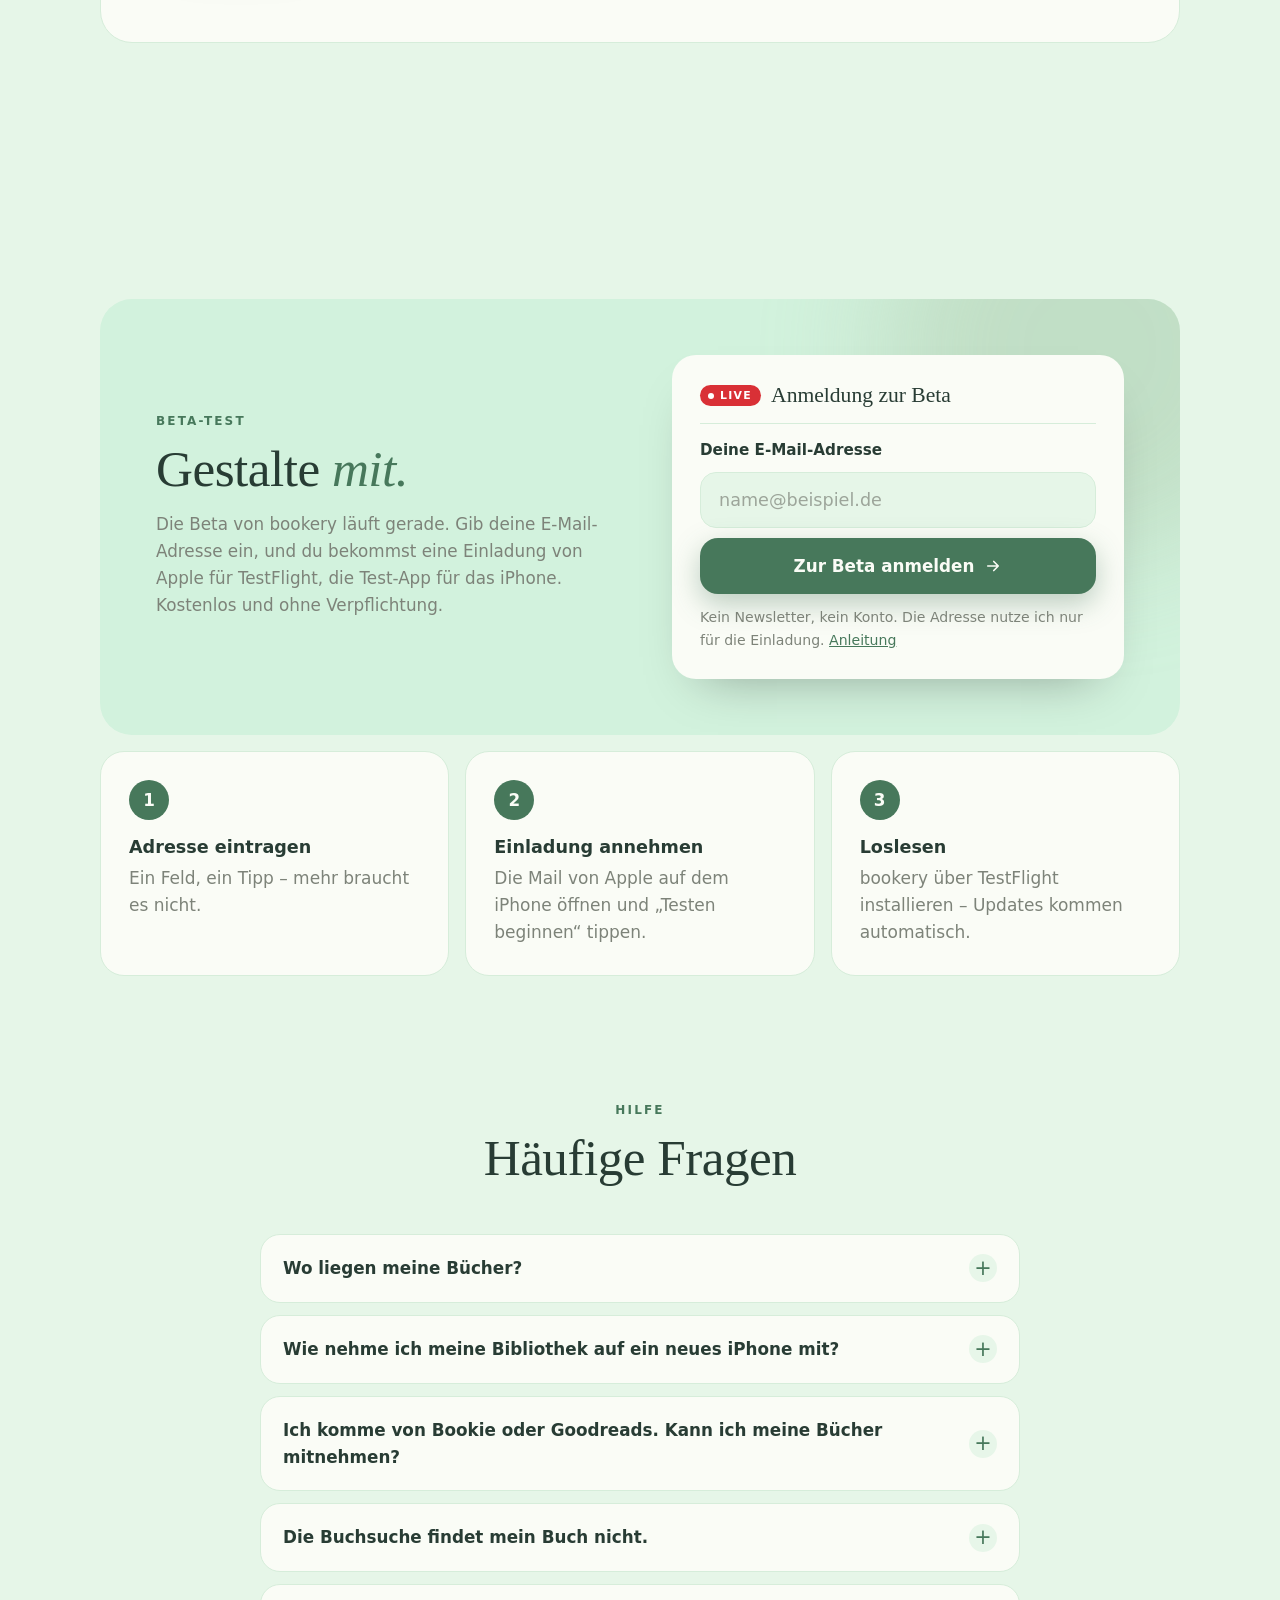
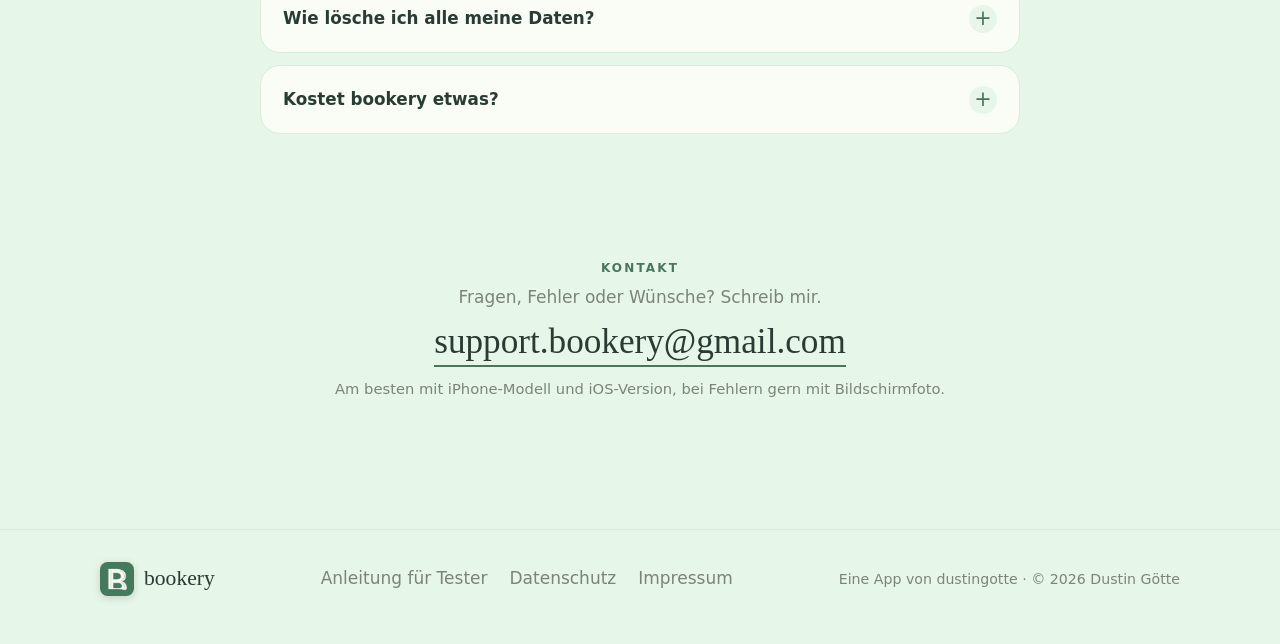
==== commit bca054a5: "Sprung zu #testen von außen: nach dem Laden unter der Kopfzeile ausrichten Co-Authored-By: Claude Op" ====
--- a/index.html
+++ b/index.html
@@ -720,6 +720,22 @@
   const onScroll = () => nav.classList.toggle('scrolled', scrollY > 8);
   addEventListener('scroll', onScroll, { passive: true }); onScroll();
 
+  // Kommt man von außen mit #testen o. ä. herein, springt Safari ohne scroll-padding-top
+  // und der Abschnitt rutscht unter die Kopfzeile. Nach dem Laden einmal genau hinscrollen,
+  // außer man hat schon selbst gescrollt.
+  const target = location.hash.length > 1 && document.getElementById(decodeURIComponent(location.hash.slice(1)));
+  if (target) {
+    let moved = false;
+    ['wheel', 'touchmove', 'keydown'].forEach(t => addEventListener(t, () => { moved = true; }, { once: true, passive: true }));
+    const align = () => {
+      if (moved) return;
+      const pad = parseFloat(getComputedStyle(root).scrollPaddingTop) || 0;
+      scrollTo({ top: target.getBoundingClientRect().top + scrollY - pad, behavior: 'instant' });
+    };
+    requestAnimationFrame(align);
+    addEventListener('load', () => requestAnimationFrame(align), { once: true });
+  }
+
   // Einblenden beim Scrollen, das Regal füllt sich einmal.
   const show = el => el.classList.add(el.id === 'shelf' ? 'filled' : 'in');
   if ('IntersectionObserver' in window) {
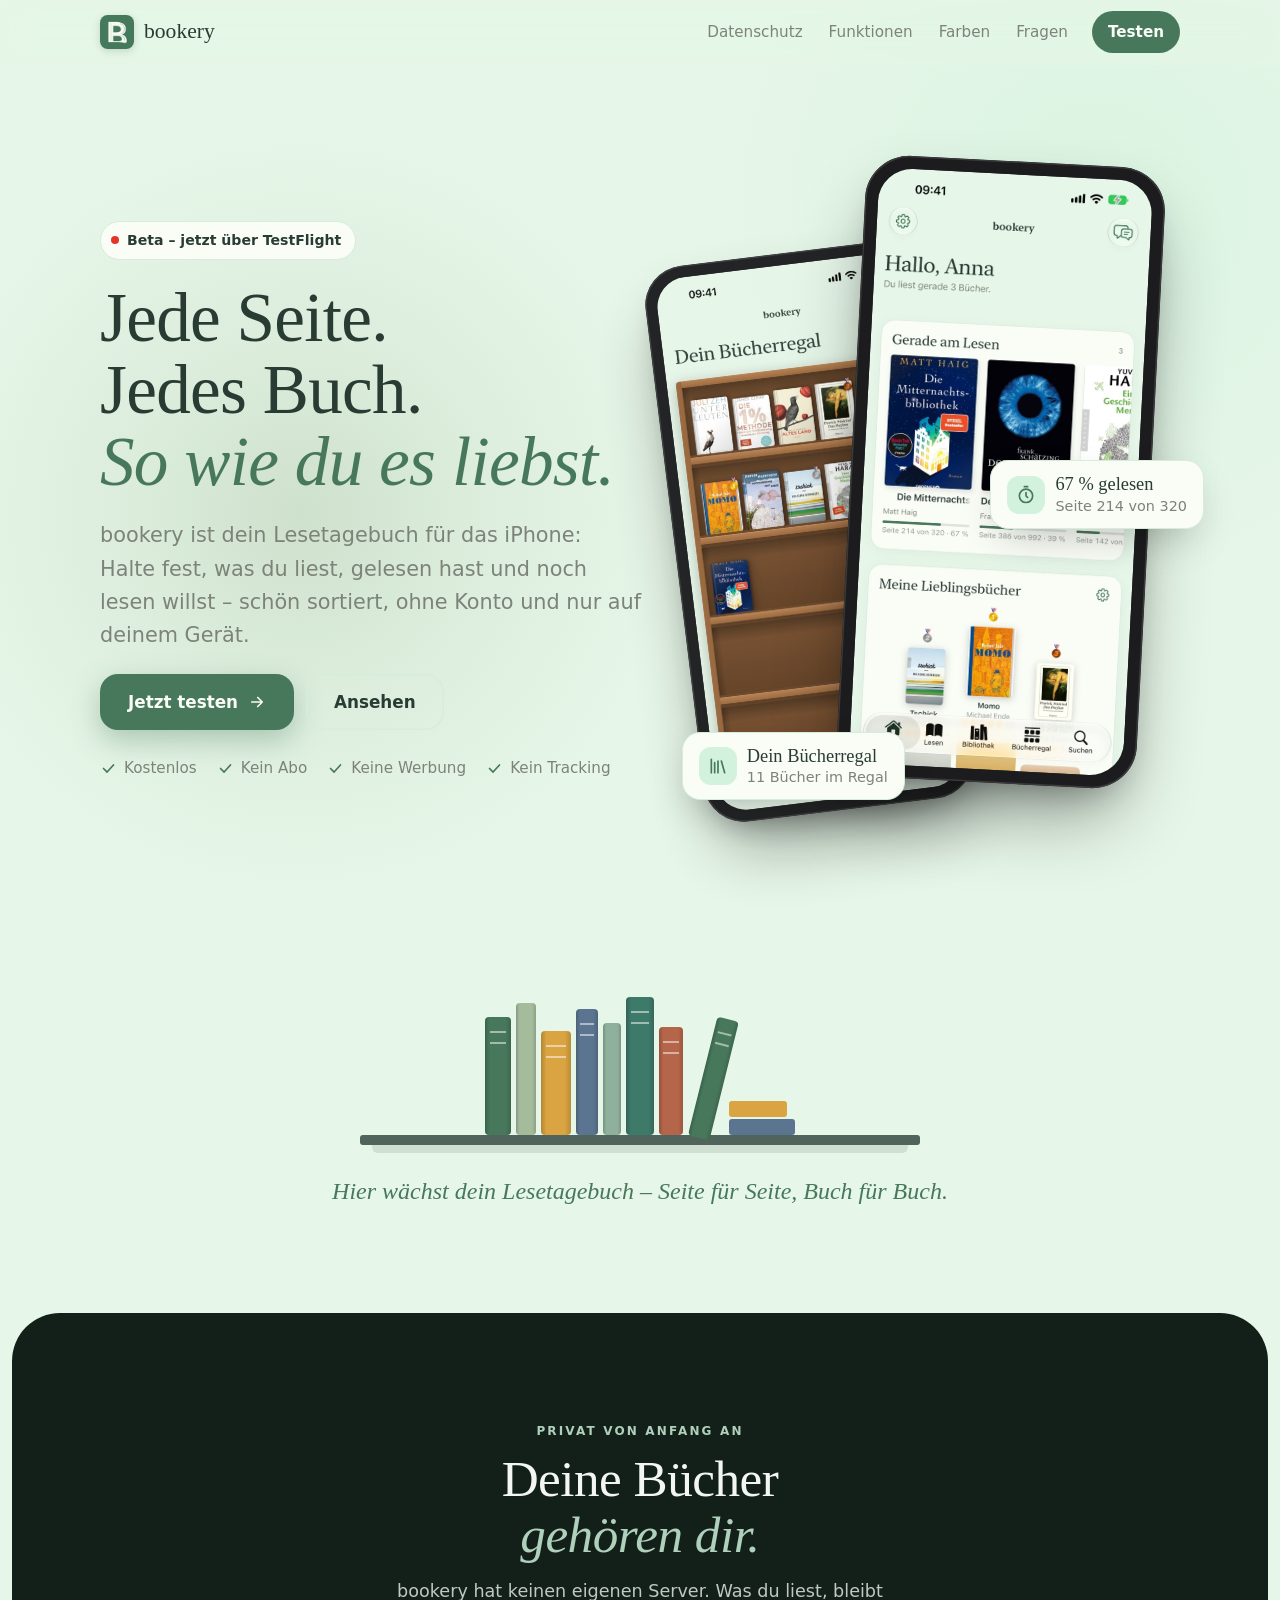
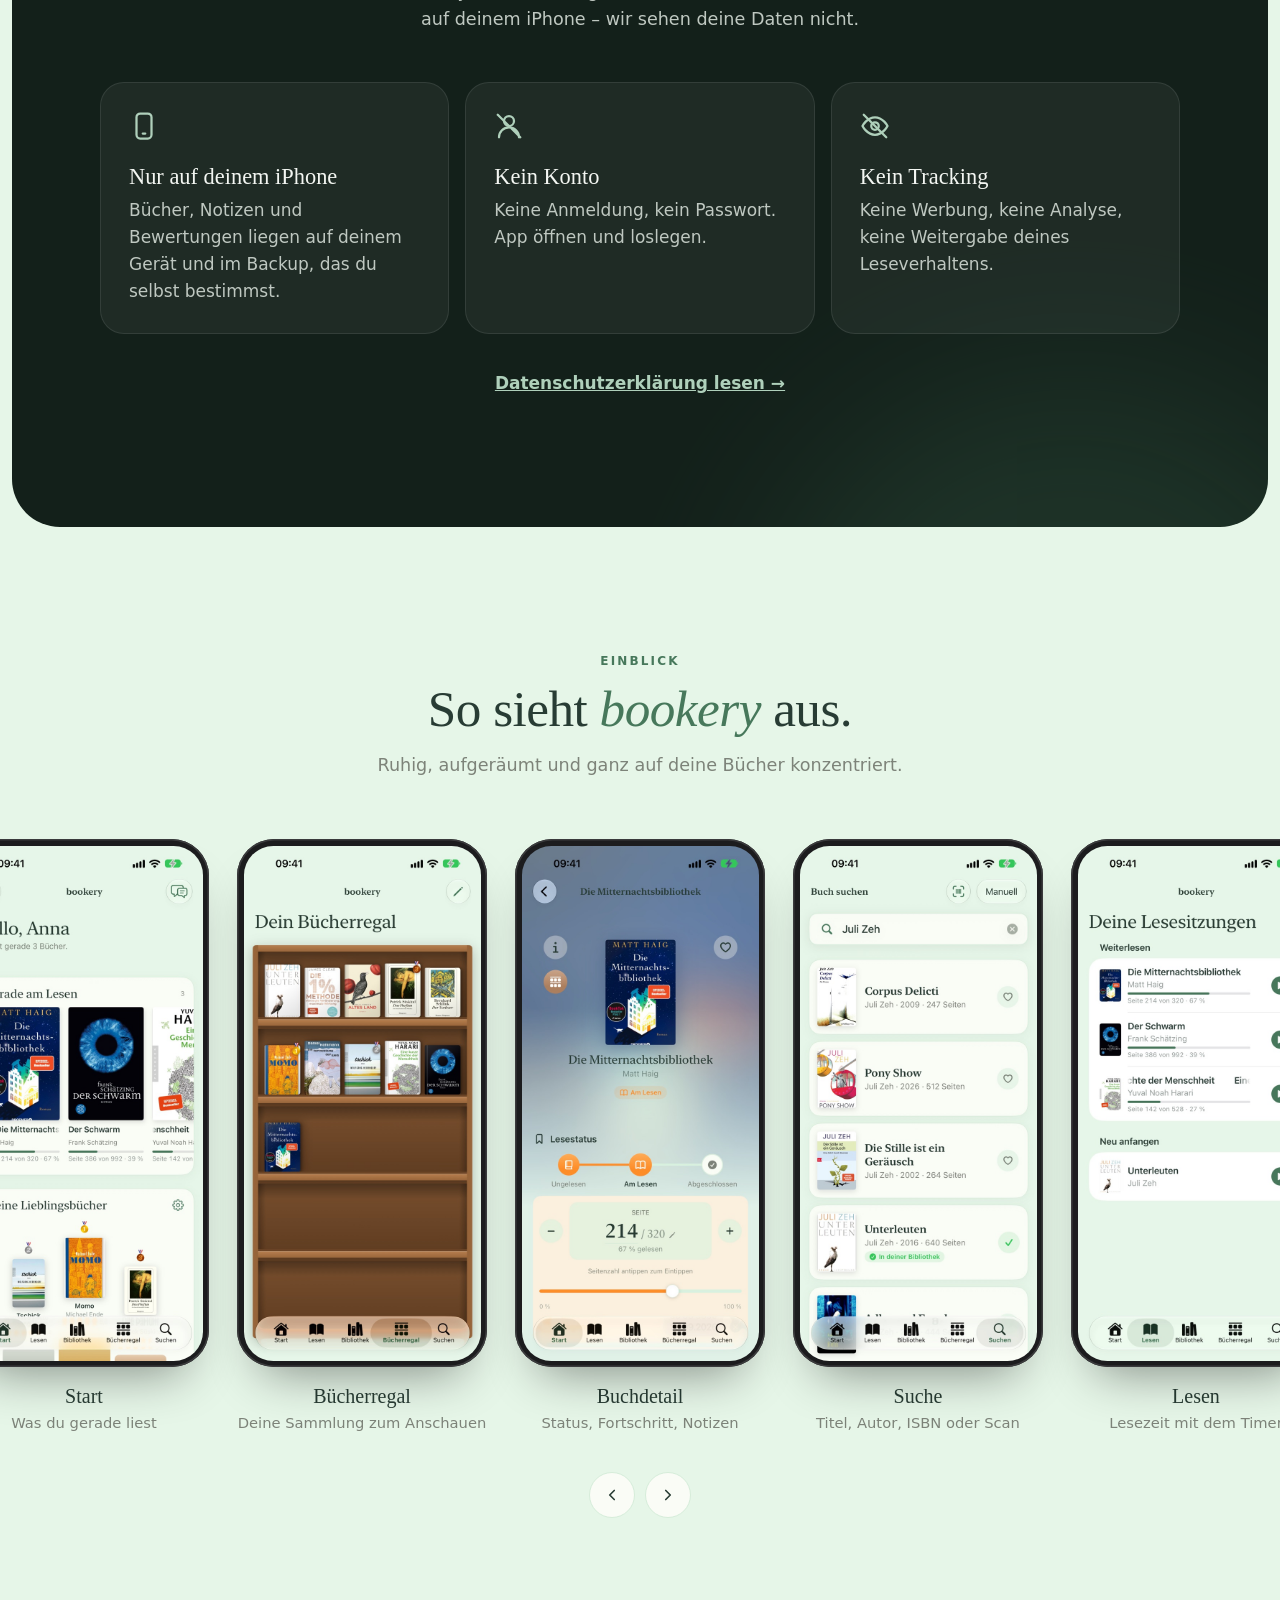
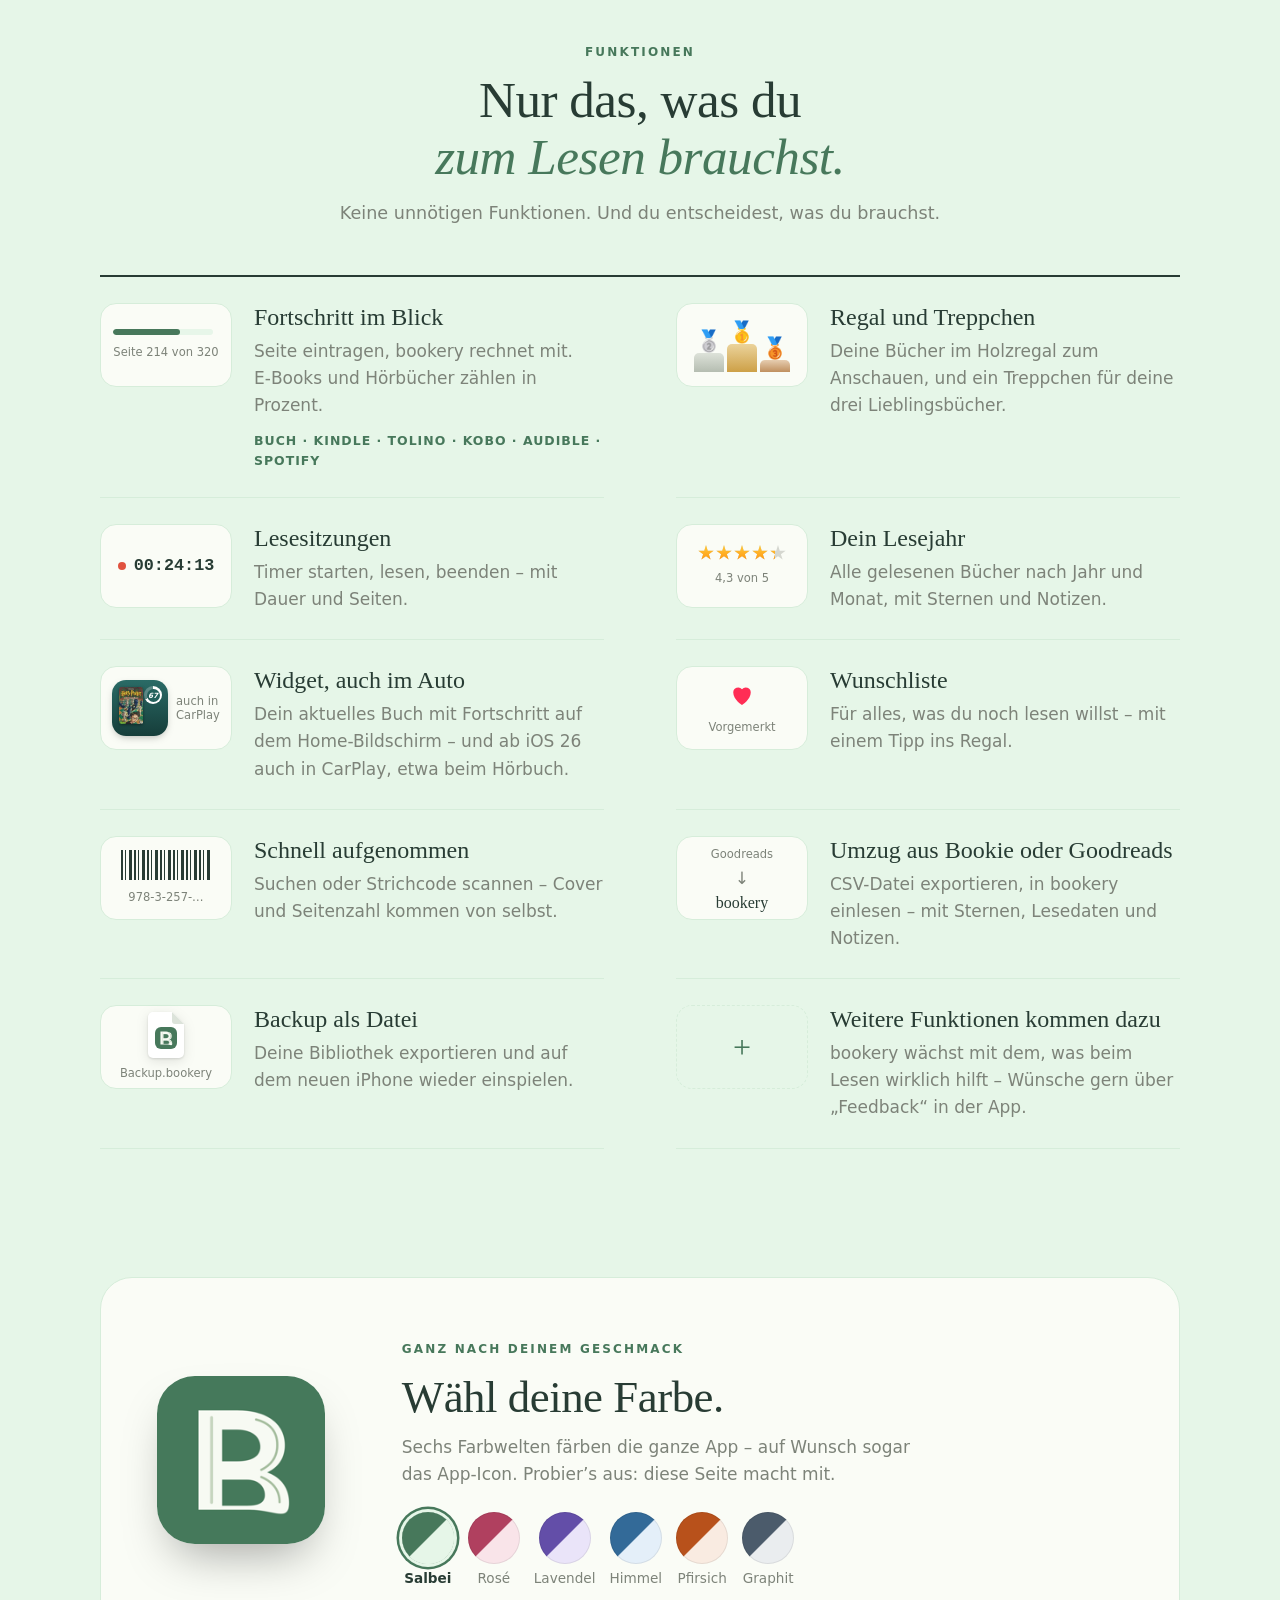
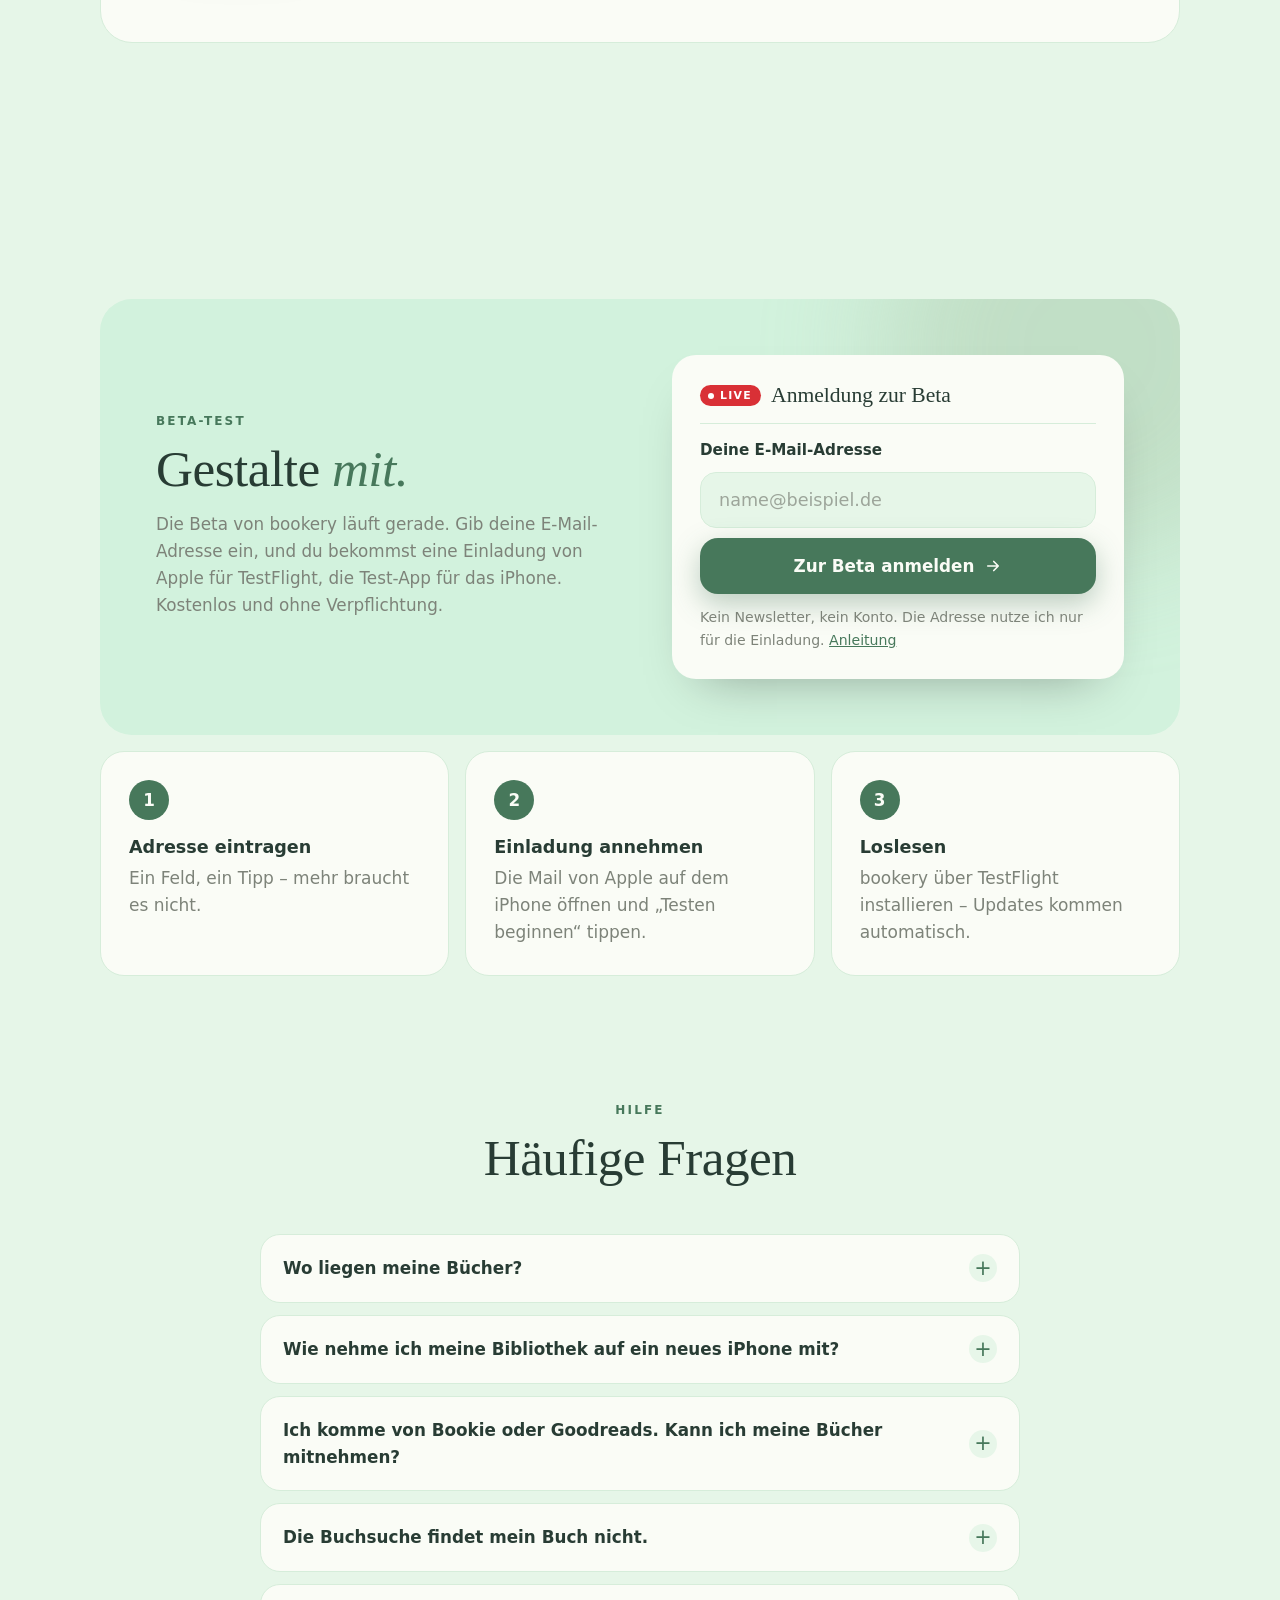
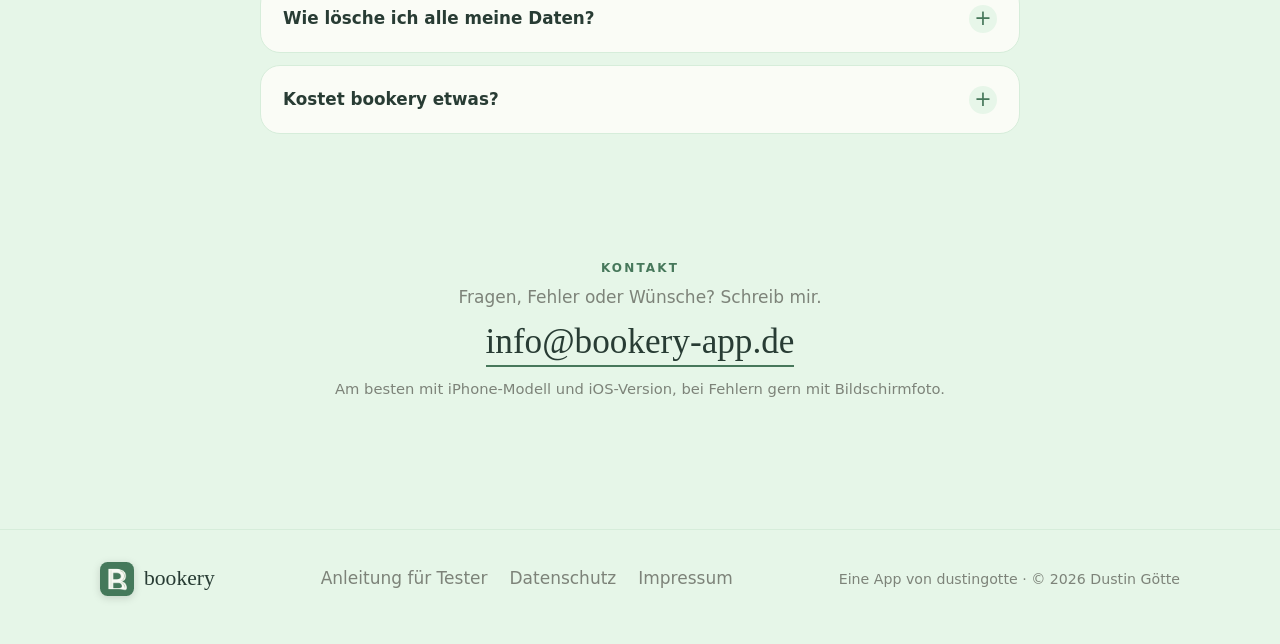
==== commit f8fb3d98: "Neue Domain bookery-app.de und Adresse info@bookery-app.de Formular schickt an /api/testen auf derse" ====
--- a/index.html
+++ b/index.html
@@ -9,7 +9,7 @@
 <meta name="theme-color" content="#16241B" media="(prefers-color-scheme: dark)">
 <meta property="og:title" content="bookery – Dein Lesetagebuch für das iPhone">
 <meta property="og:description" content="Halte fest, was du liest – schön sortiert und ganz privat. Ohne Konto, ohne Werbung, ohne Tracking.">
-<meta property="og:image" content="https://bookery.dustingotte.de/shots/1-start.jpg">
+<meta property="og:image" content="https://bookery-app.de/shots/1-start.jpg">
 <link rel="icon" href="logo.png" type="image/png">
 <link rel="apple-touch-icon" href="apple-touch-icon.png">
 <script>document.documentElement.classList.add('js')</script>
@@ -591,7 +591,7 @@
           <h2>Gestalte <em>mit.</em></h2>
           <p>Die Beta von bookery läuft gerade. Gib deine E-Mail-Adresse ein, und du bekommst eine Einladung von Apple für TestFlight, die Test-App für das iPhone. Kostenlos und ohne Verpflichtung.</p>
         </div>
-        <form class="signup-form" id="signup" action="https://dustingotte.de/api/testen" method="post" novalidate>
+        <form class="signup-form" id="signup" action="/api/testen" method="post" novalidate>
           <div class="form-head">
             <span class="live-tag"><i aria-hidden="true"></i>Live</span>
             <h3>Anmeldung zur Beta</h3>
@@ -659,7 +659,7 @@
     <div class="wrap contact reveal">
       <span class="eyebrow">Kontakt</span>
       <p>Fragen, Fehler oder Wünsche? Schreib mir.</p>
-      <a class="mail" href="mailto:support.bookery@gmail.com">support.bookery@gmail.com</a>
+      <a class="mail" href="mailto:info@bookery-app.de">info@bookery-app.de</a>
       <p style="font-size:.92rem">Am besten mit iPhone-Modell und iOS-Version, bei Fehlern gern mit Bildschirmfoto.</p>
     </div>
   </section>
@@ -754,7 +754,7 @@
   const note = document.getElementById('signup-note');
   const noteText = note.innerHTML;
   const button = form.querySelector('button');
-  const mailto = addr => 'mailto:support.bookery@gmail.com?subject=' + encodeURIComponent('Ich möchte bookery testen') +
+  const mailto = addr => 'mailto:info@bookery-app.de?subject=' + encodeURIComponent('Ich möchte bookery testen') +
     '&body=' + encodeURIComponent('Hallo,\n\nich würde bookery gerne testen. Bitte lade mich über TestFlight ein' + (addr ? ' (' + addr + ')' : '') + '.\n\nDanke!');
   const fail = html => { note.innerHTML = html; note.classList.add('error'); };
   document.querySelectorAll('[data-focus-signup]').forEach(a => a.addEventListener('click', () => setTimeout(() => input.focus({ preventScroll: true }), 500)));
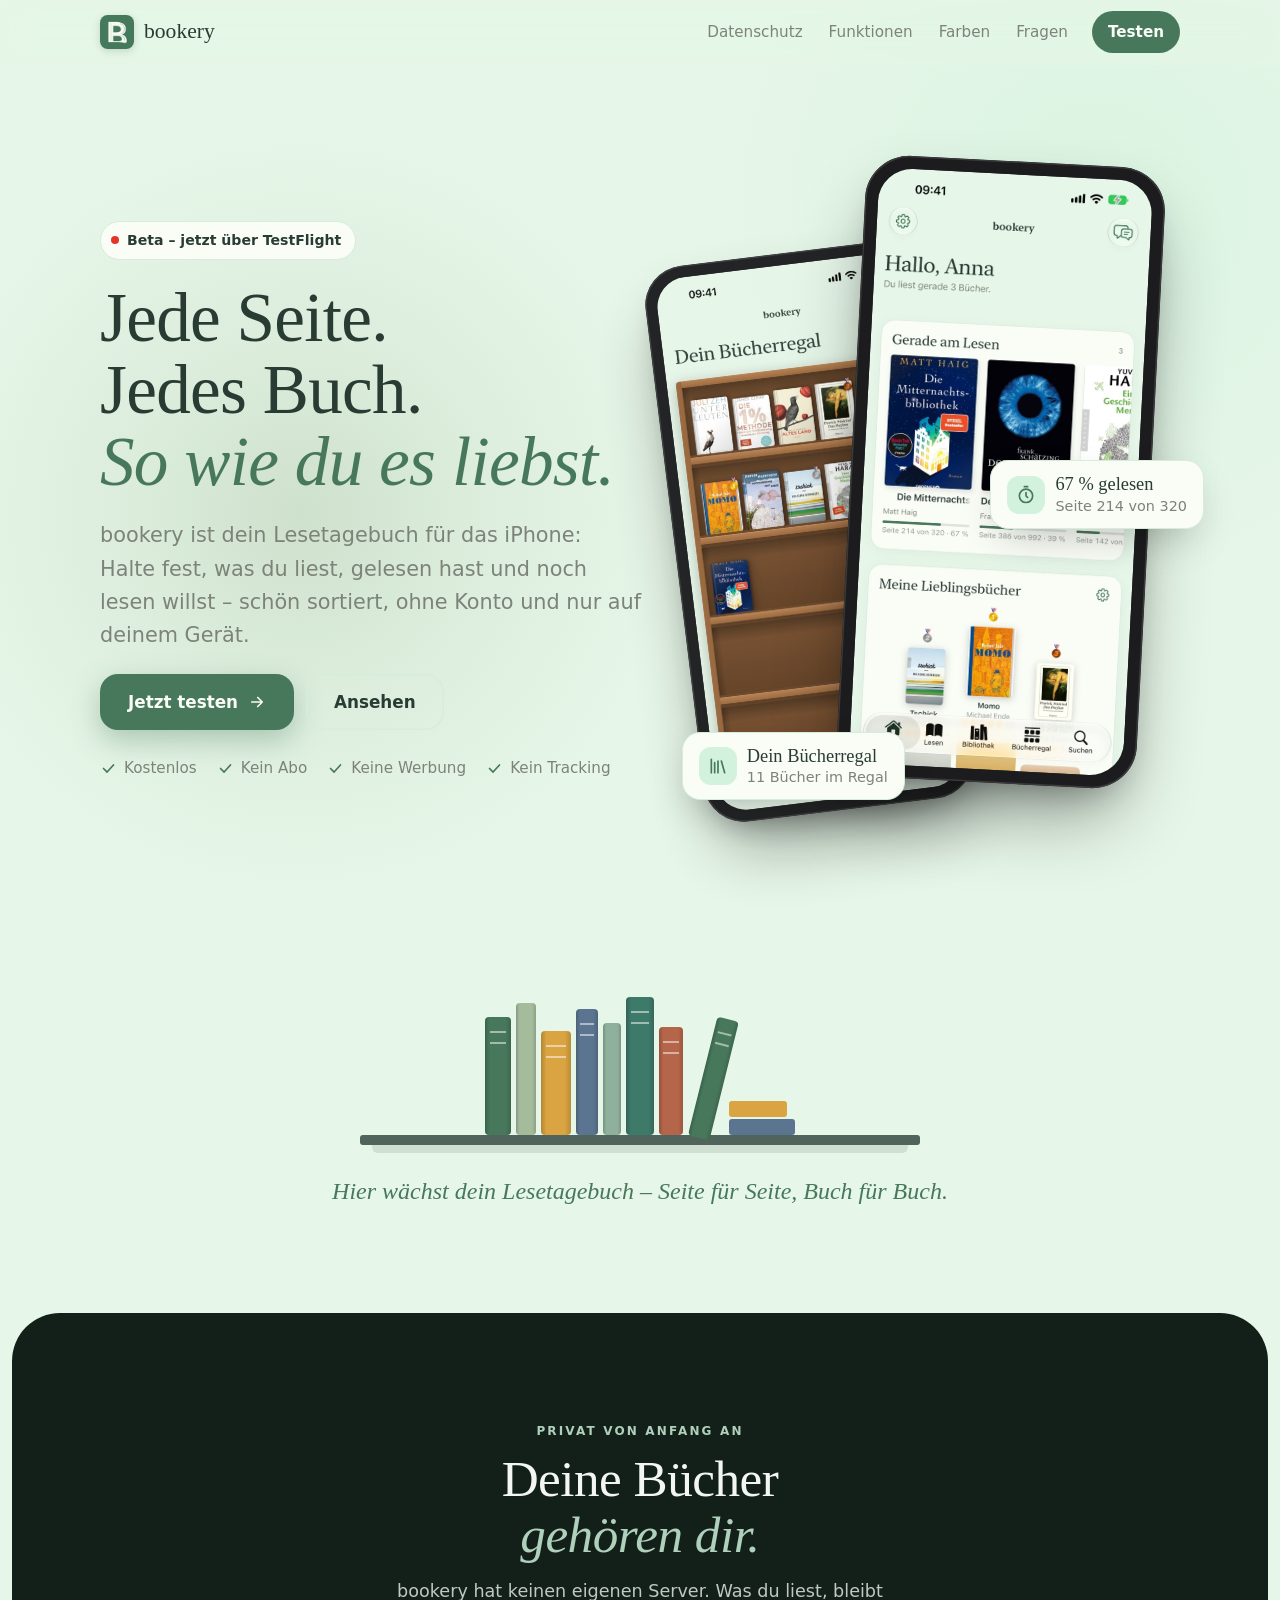
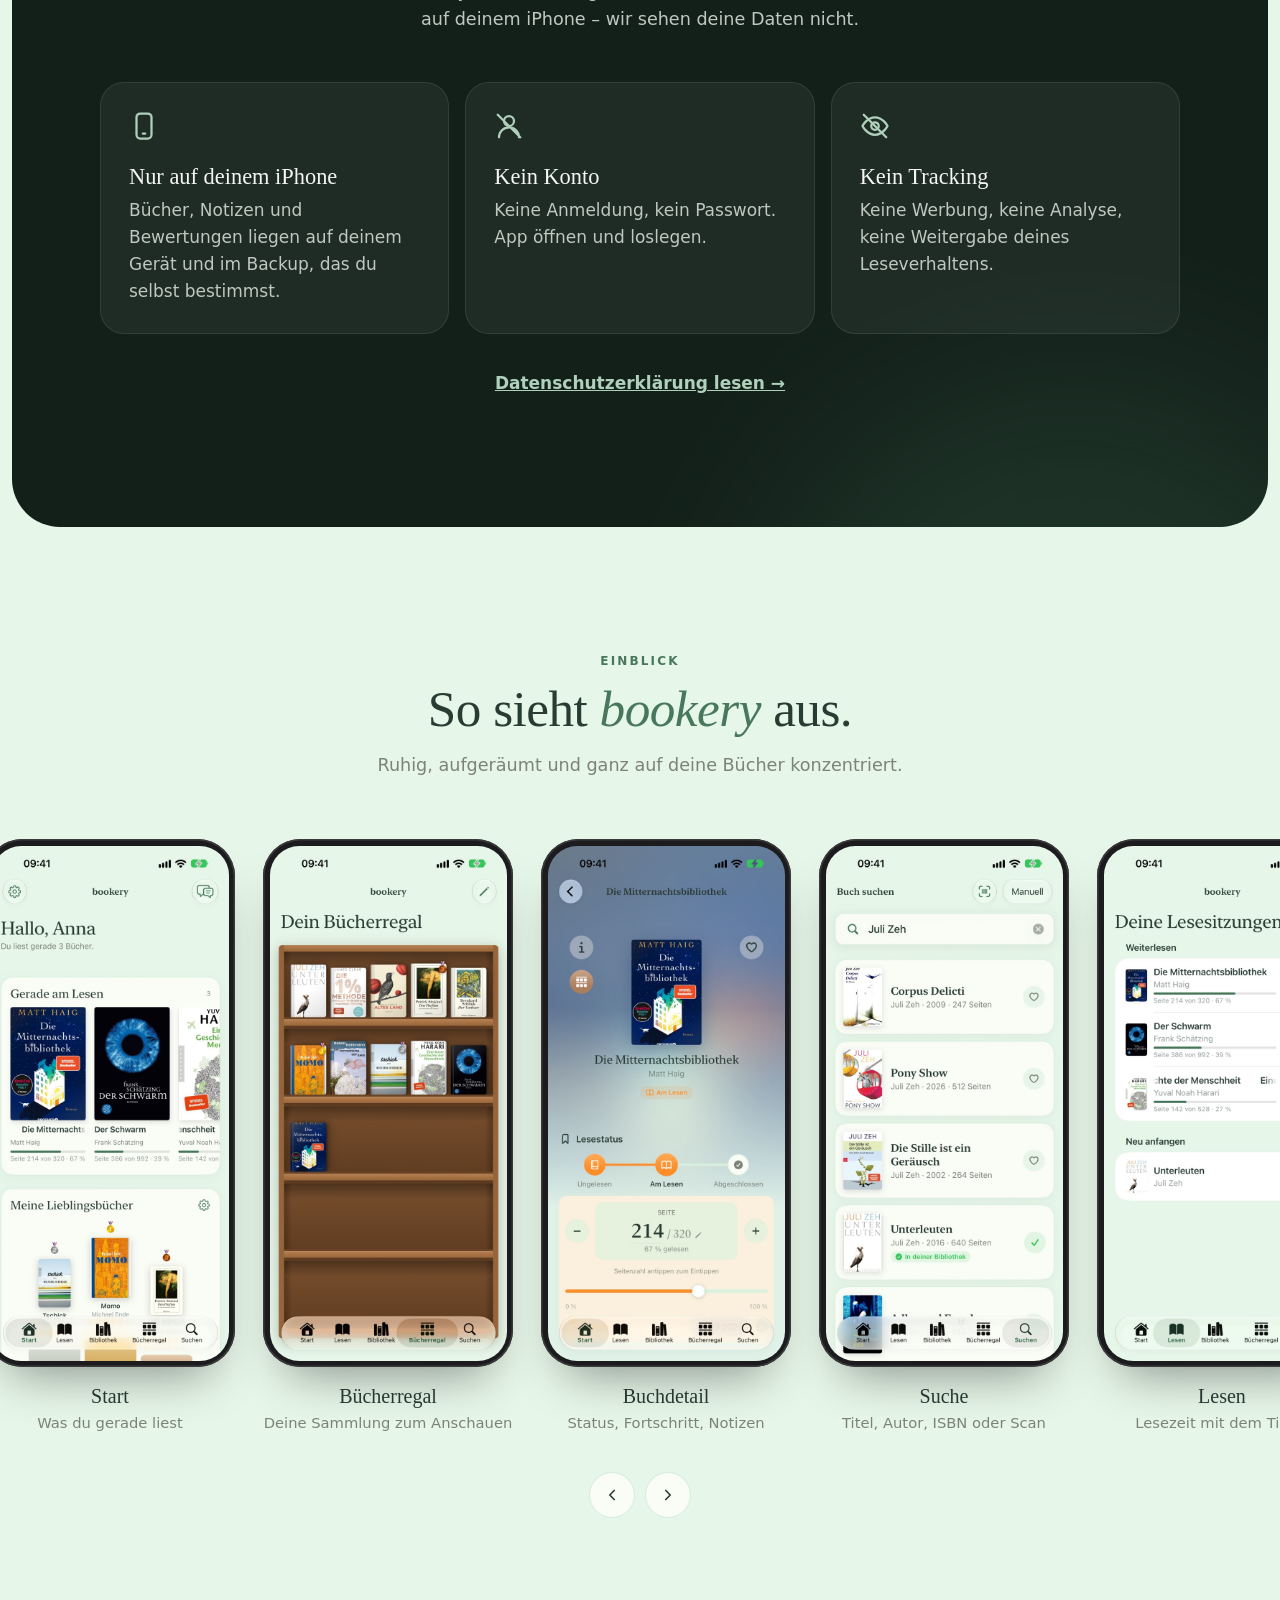
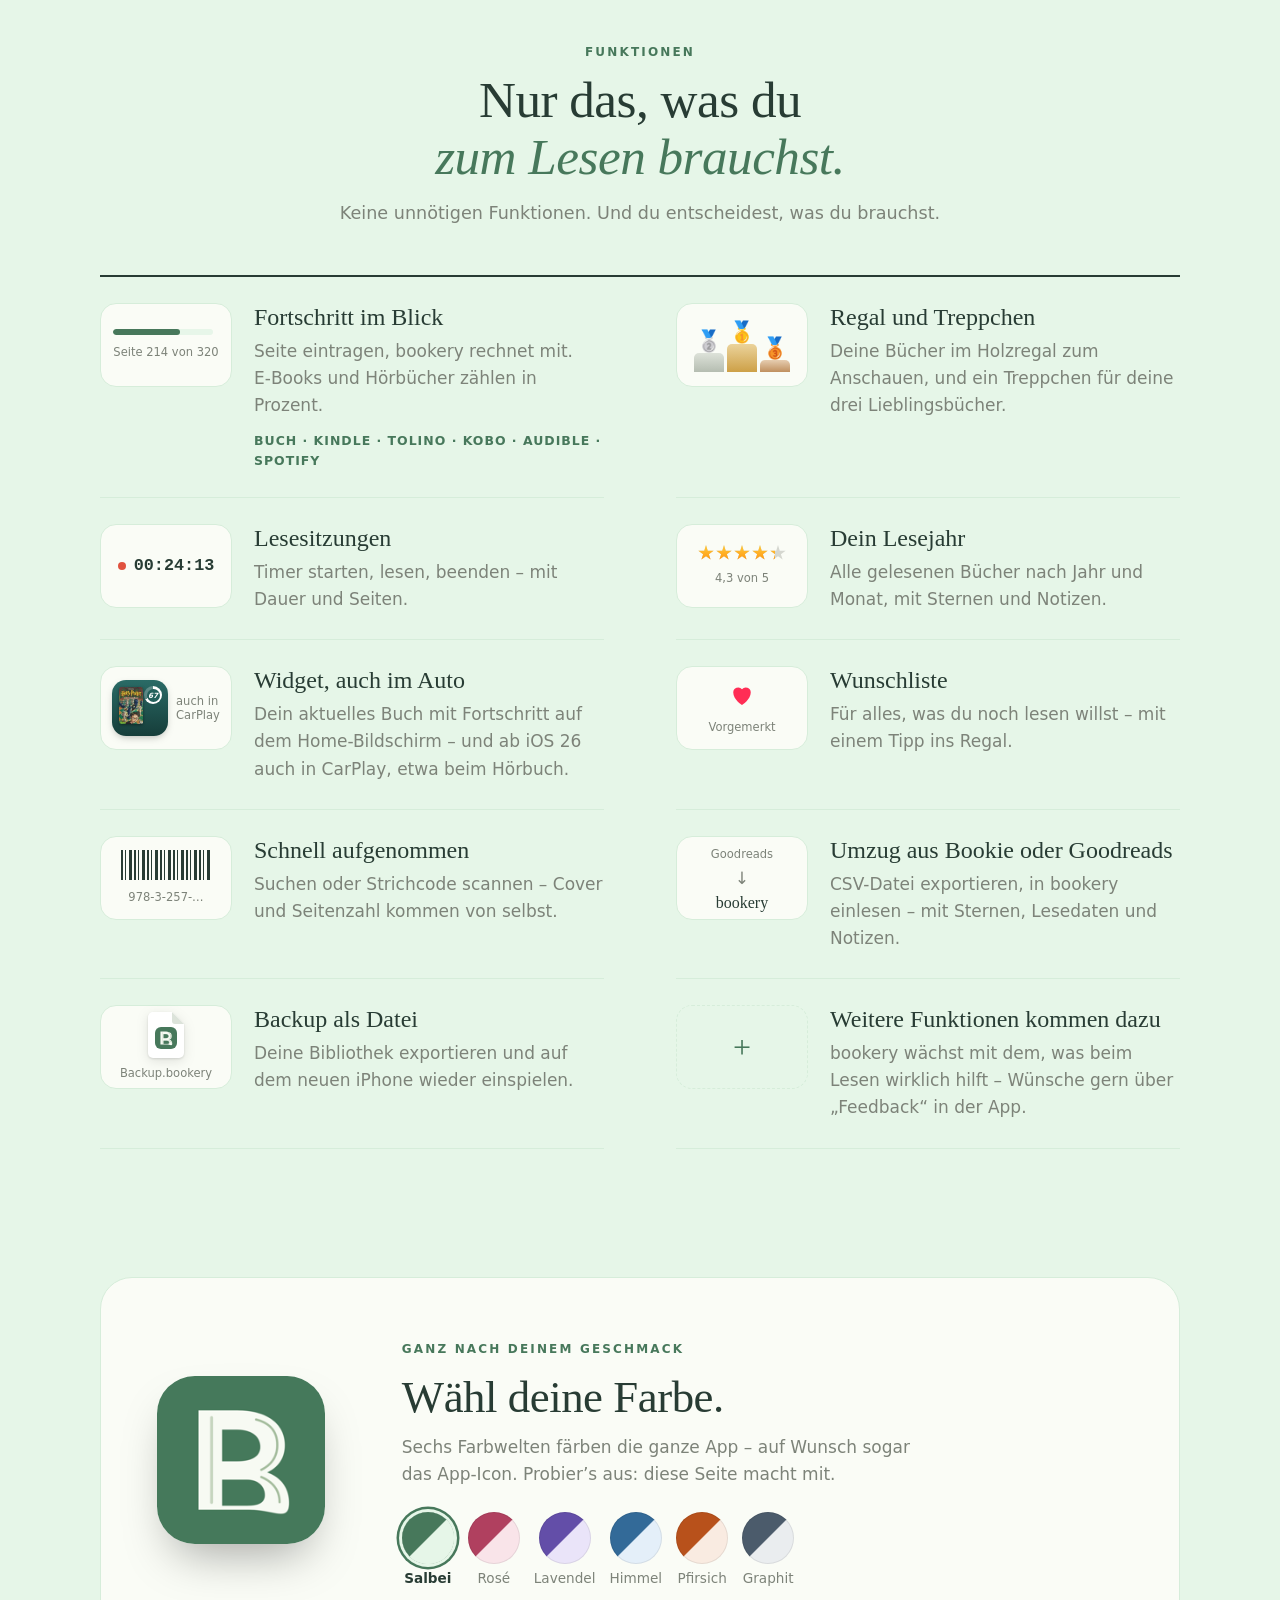
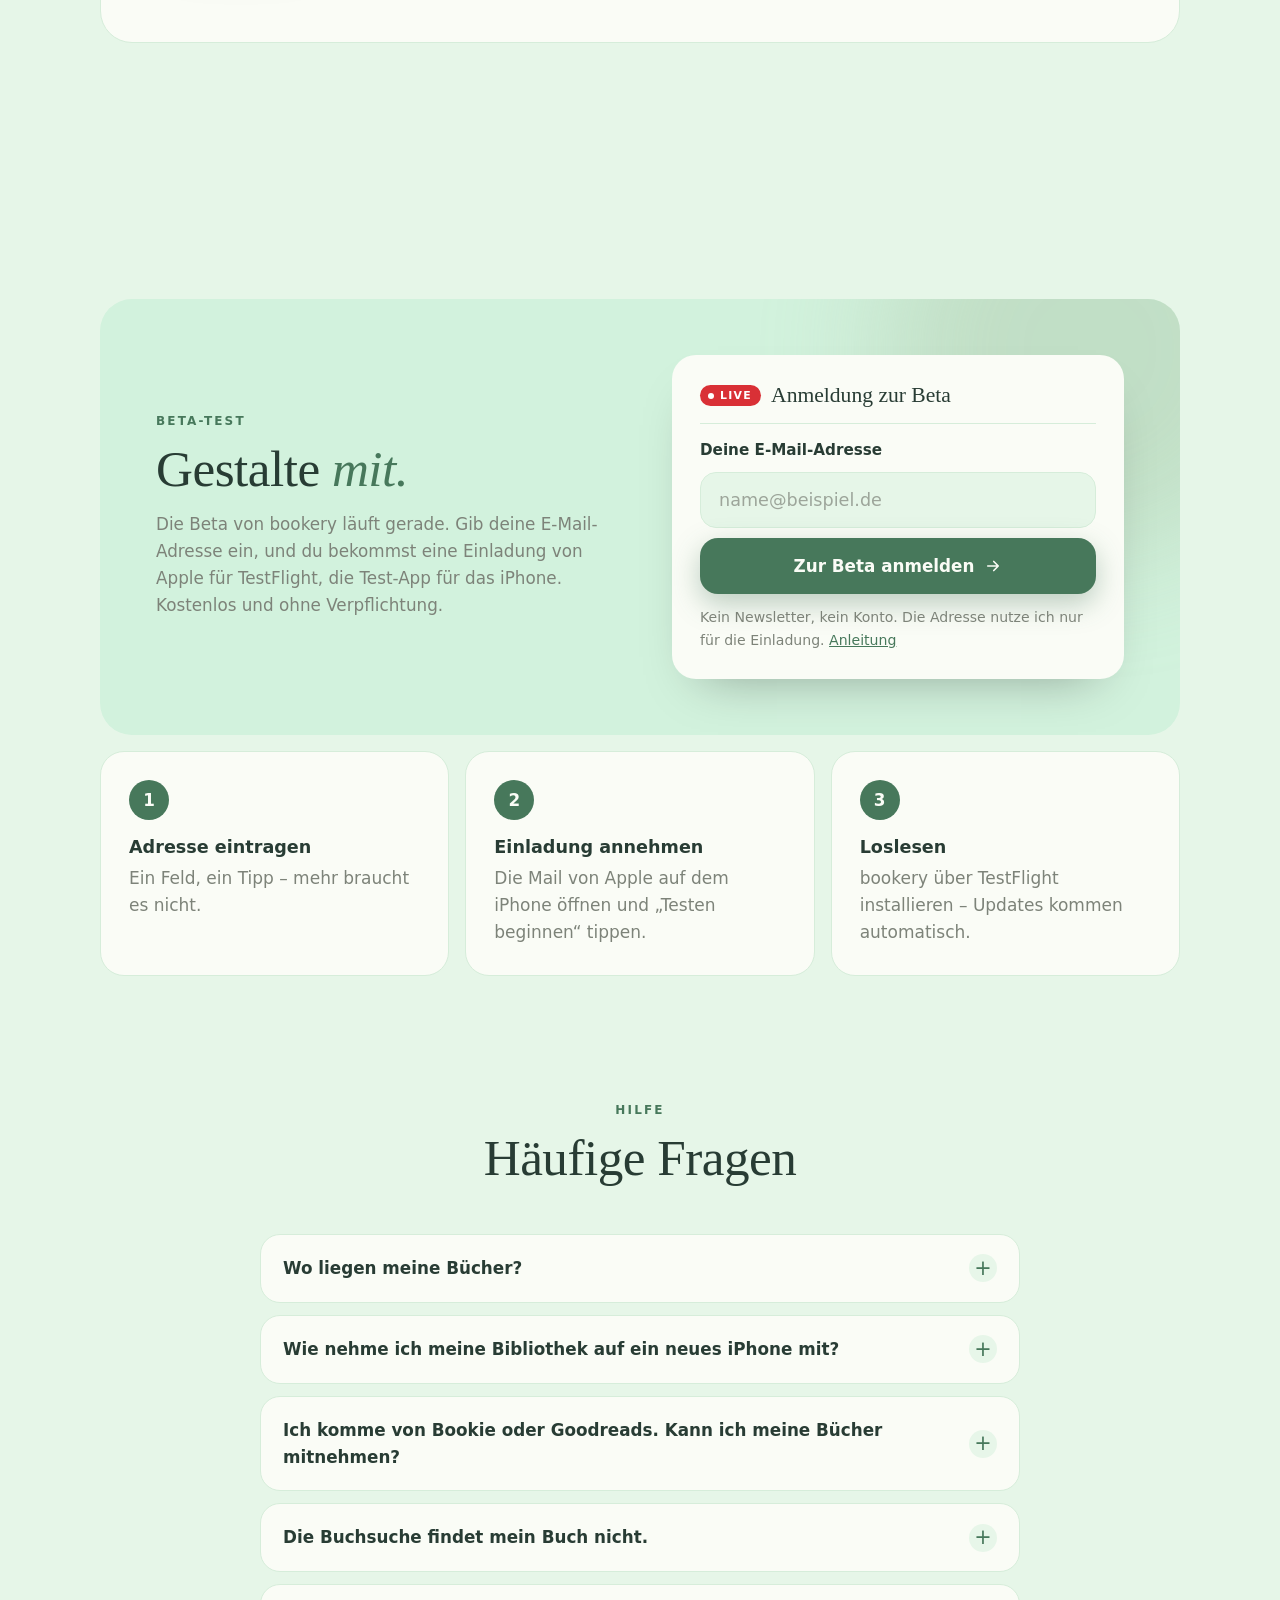
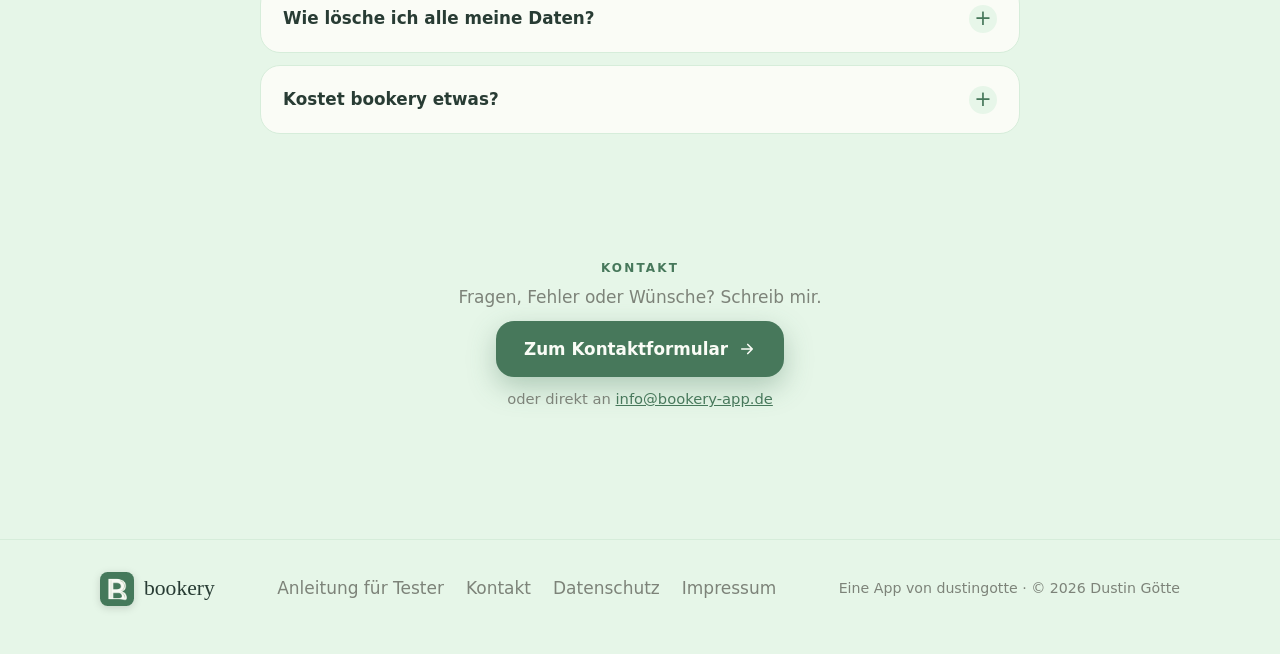
==== commit 9ee6c0c5: "Kontaktformular (kontakt.html), verlinkt auf allen Seiten; Datenschutz §16 Co-Authored-By: Claude Op" ====
--- a/index.html
+++ b/index.html
@@ -659,8 +659,9 @@
     <div class="wrap contact reveal">
       <span class="eyebrow">Kontakt</span>
       <p>Fragen, Fehler oder Wünsche? Schreib mir.</p>
-      <a class="mail" href="mailto:info@bookery-app.de">info@bookery-app.de</a>
-      <p style="font-size:.92rem">Am besten mit iPhone-Modell und iOS-Version, bei Fehlern gern mit Bildschirmfoto.</p>
+      <a class="button" href="kontakt.html">Zum Kontaktformular
+        <svg viewBox="0 0 24 24" fill="none" stroke="currentColor" stroke-width="2.2" stroke-linecap="round" stroke-linejoin="round" aria-hidden="true"><path d="M5 12h14M13 6l6 6-6 6"/></svg></a>
+      <p style="font-size:.92rem">oder direkt an <a href="mailto:info@bookery-app.de">info@bookery-app.de</a></p>
     </div>
   </section>
 
@@ -671,6 +672,7 @@
     <a class="brand" href="./" style="margin-right:0"><img class="app-icon" src="icons/sage.png" alt="" width="34" height="34">bookery</a>
     <nav aria-label="Seiten">
       <a href="testen/">Anleitung für Tester</a>
+      <a href="kontakt.html">Kontakt</a>
       <a href="datenschutz.html">Datenschutz</a>
       <a href="impressum.html">Impressum</a>
     </nav>
